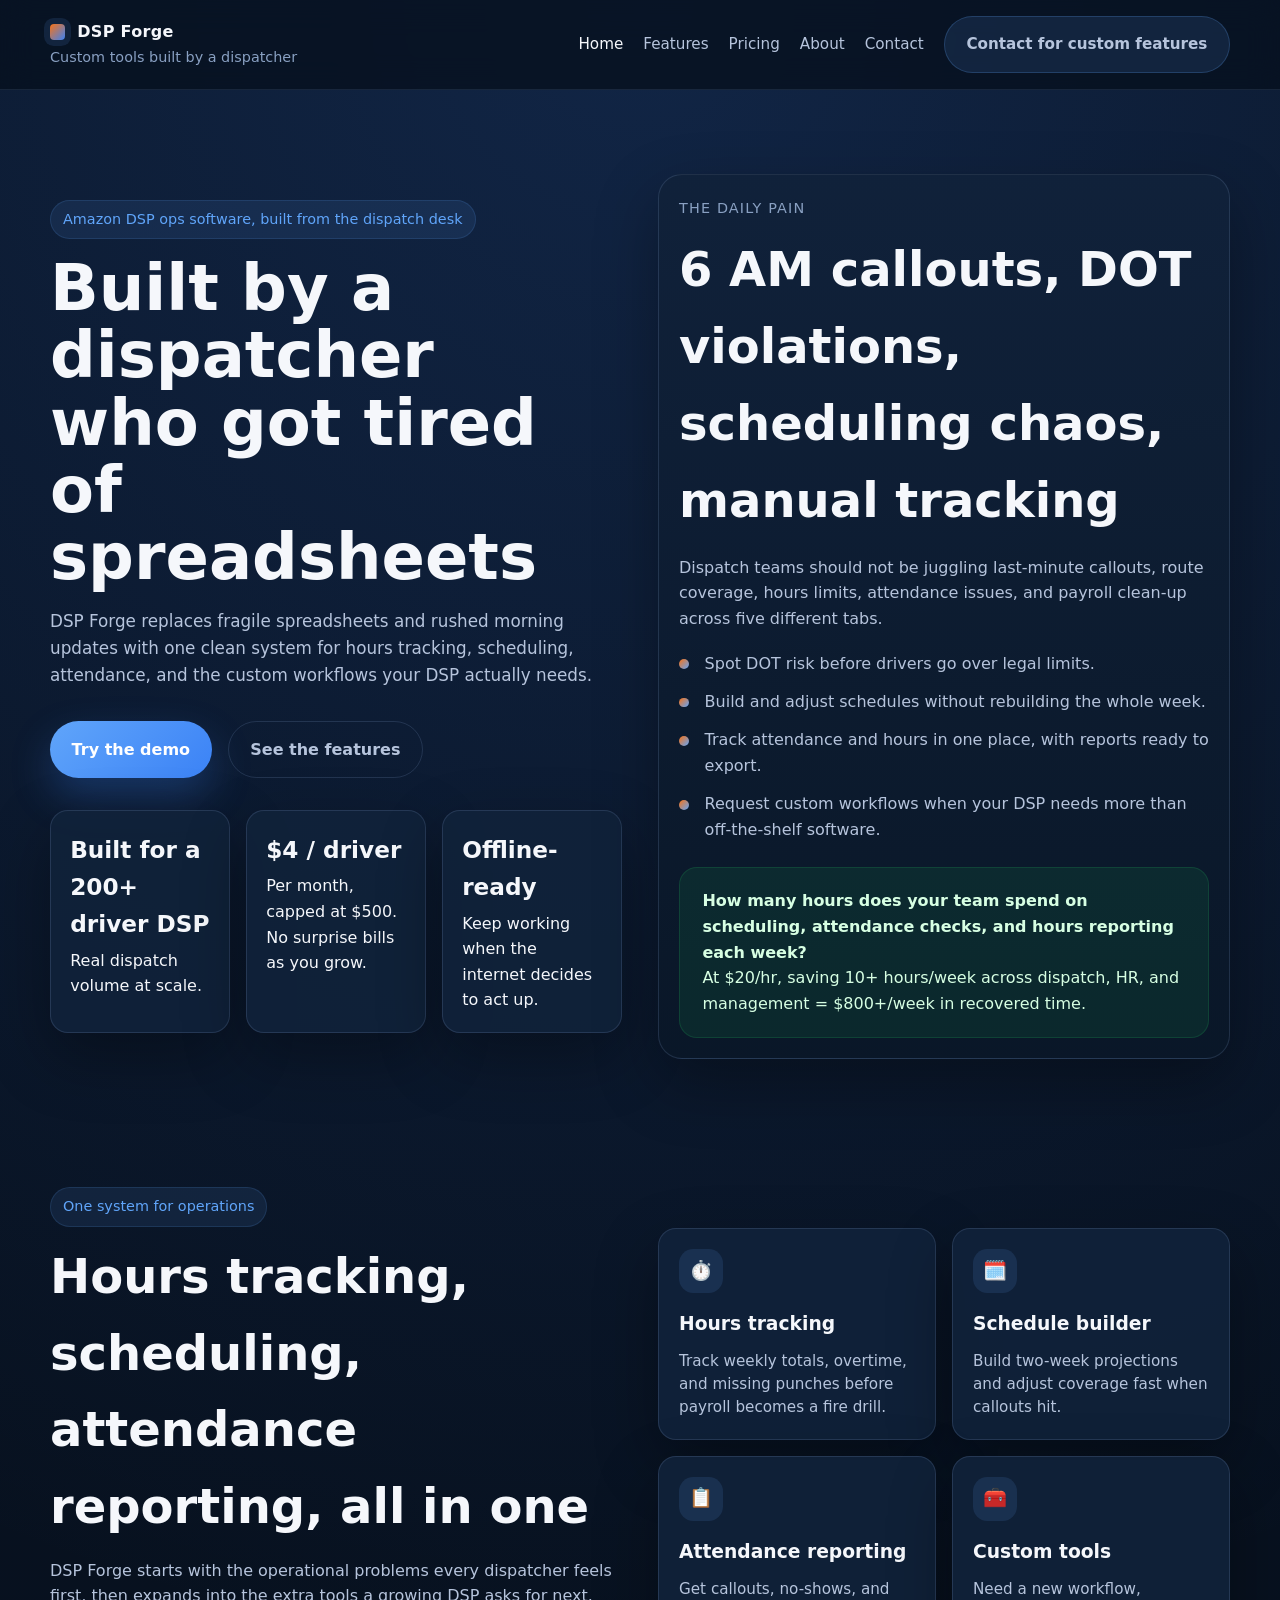
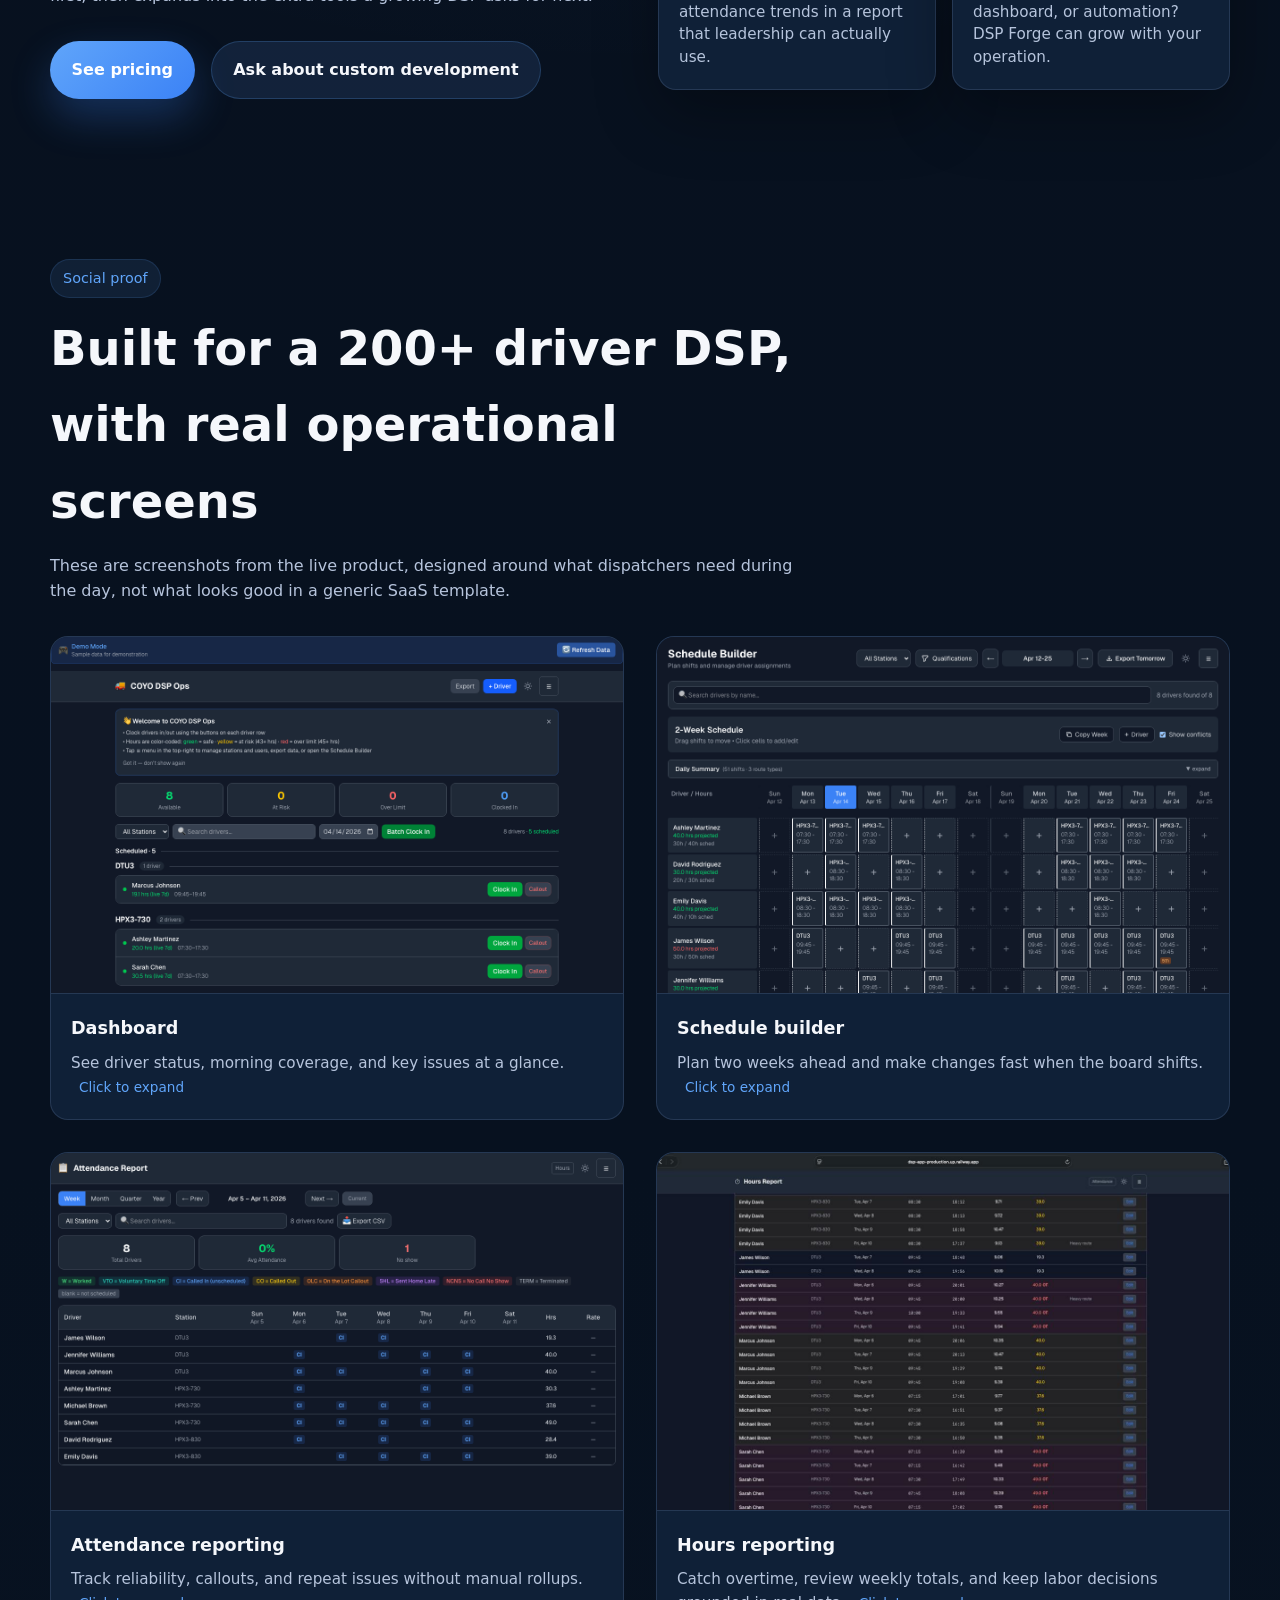
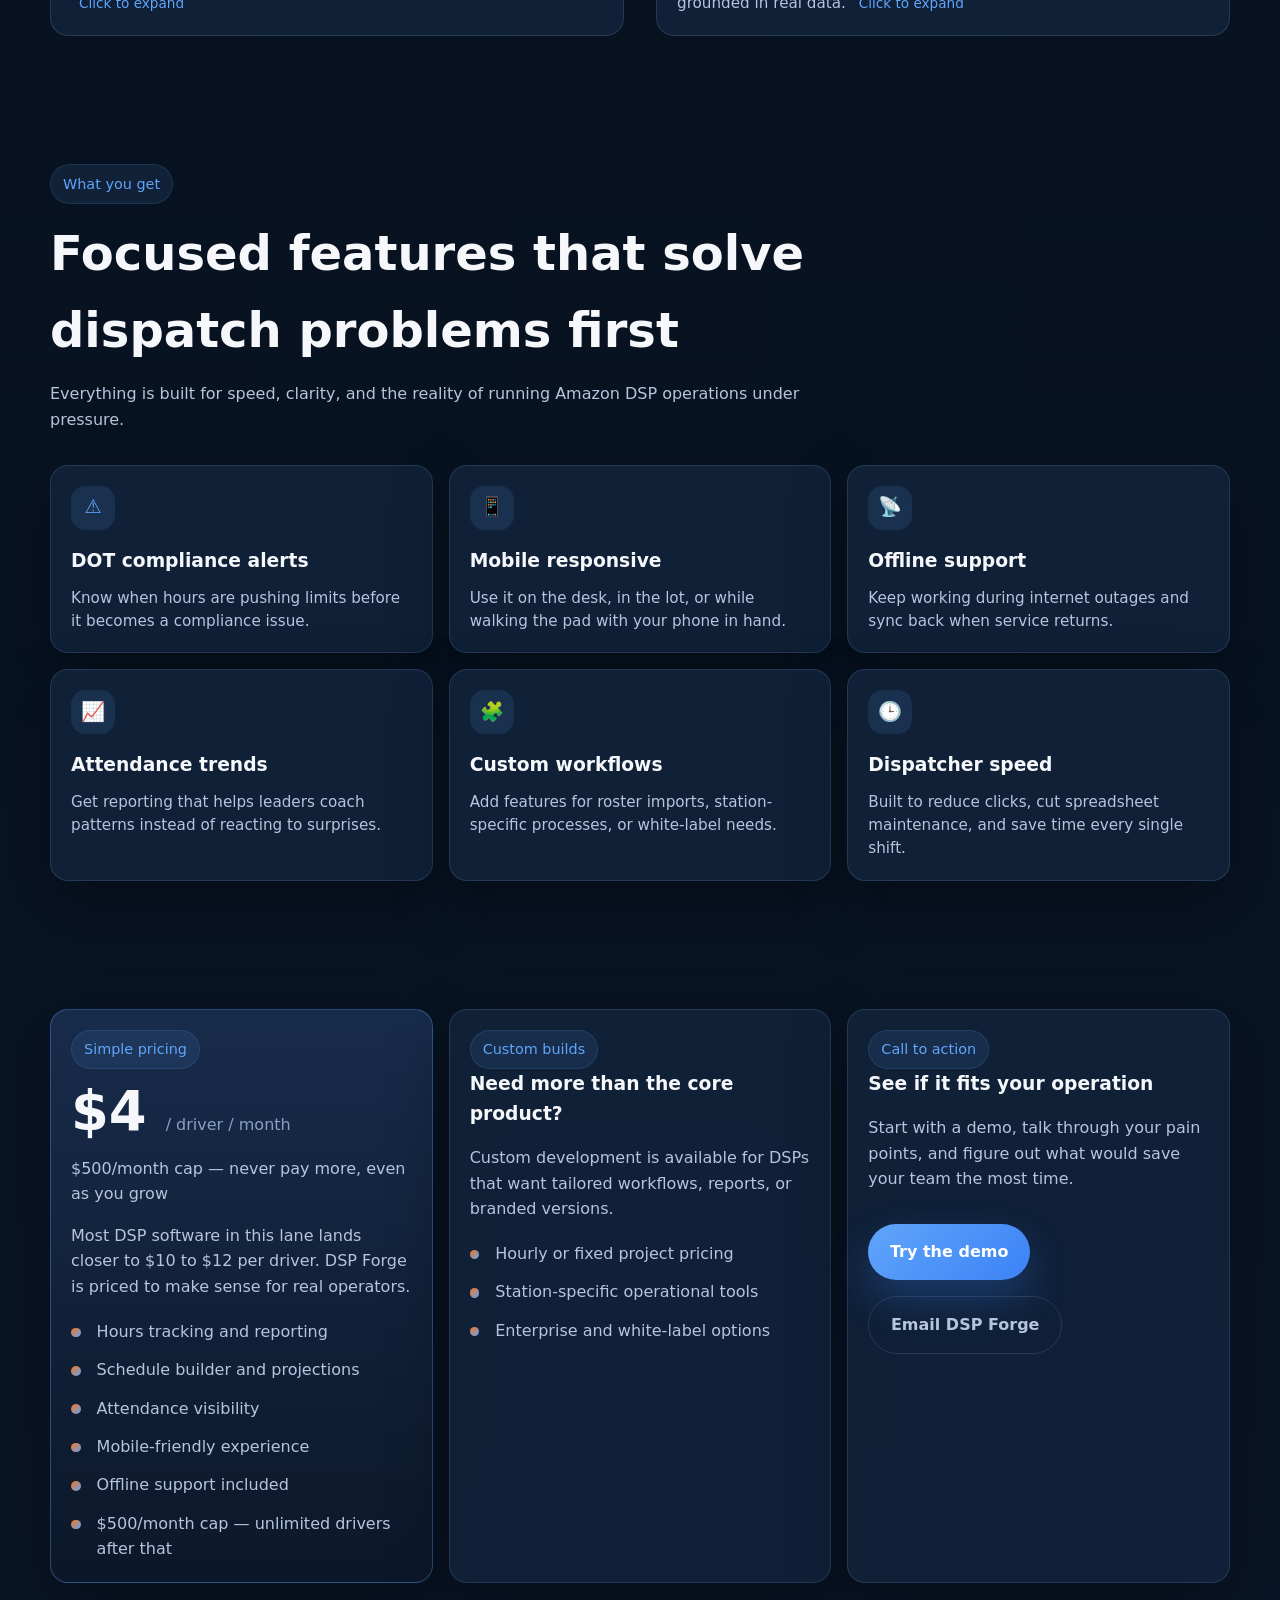
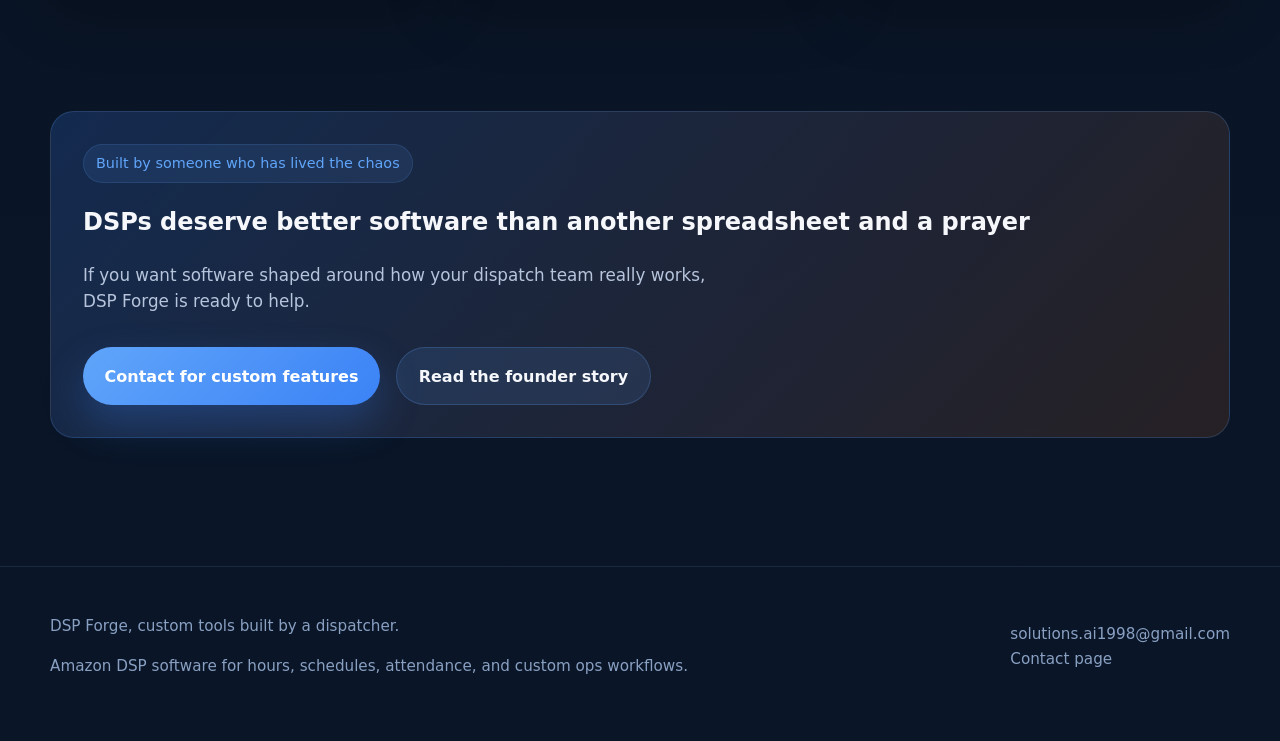
==== index.html @ 01e1e333 "Update home pricing from -4 to /driver with  cap" ====
<!DOCTYPE html>
<html lang="en">
  <head>
    <meta charset="UTF-8" />
    <meta name="viewport" content="width=device-width, initial-scale=1.0" />
    <title>DSP Forge | Custom tools built by a dispatcher</title>
    <meta
      name="description"
      content="DSP Forge builds Amazon DSP software for hours tracking, scheduling, attendance, and custom operations workflows, built by a dispatcher who got tired of spreadsheets."
    />
    <link rel="stylesheet" href="styles.css" />
  </head>
  <body>
    <!-- Lightbox Modal -->
    <div id="lightbox" class="lightbox" onclick="closeLightbox()">
      <span class="lightbox-close">&times;</span>
      <img id="lightbox-img" class="lightbox-content" src="" alt="">
      <div id="lightbox-caption" class="lightbox-caption"></div>
    </div>

    <header class="site-header">
      <div class="container nav">
        <a class="brand" href="index.html">
          <span class="brand-mark">DSP Forge</span>
          <span class="brand-tagline">Custom tools built by a dispatcher</span>
        </a>
        <nav class="nav-links" aria-label="Primary navigation">
          <a aria-current="page" href="index.html">Home</a>
          <a href="features.html">Features</a>
          <a href="pricing.html">Pricing</a>
          <a href="about.html">About</a>
          <a href="contact.html">Contact</a>
          <a class="button-secondary" href="contact.html">Contact for custom features</a>
        </nav>
      </div>
    </header>

    <main>
      <section class="hero">
        <div class="container hero-grid">
          <div>
            <span class="kicker">Amazon DSP ops software, built from the dispatch desk</span>
            <h1>Built by a dispatcher who got tired of spreadsheets</h1>
            <p class="lead">
              DSP Forge replaces fragile spreadsheets and rushed morning updates with one clean system for hours tracking,
              scheduling, attendance, and the custom workflows your DSP actually needs.
            </p>
            <div class="hero-actions">
              <a class="button" href="https://dsp-app-production.up.railway.app">Try the demo</a>
              <a class="button-ghost" href="features.html">See the features</a>
            </div>
            <div class="hero-metrics">
              <div class="metric">
                <strong>Built for a 200+ driver DSP</strong>
                <span>Real dispatch volume at scale.</span>
              </div>
              <div class="metric">
                <strong>$4 / driver</strong>
                <span>Per month, capped at $500. No surprise bills as you grow.</span>
              </div>
              <div class="metric">
                <strong>Offline-ready</strong>
                <span>Keep working when the internet decides to act up.</span>
              </div>
            </div>
          </div>

          <div class="panel">
            <span class="panel-label">The daily pain</span>
            <h2>6 AM callouts, DOT violations, scheduling chaos, manual tracking</h2>
            <p class="muted">
              Dispatch teams should not be juggling last-minute callouts, route coverage, hours limits, attendance issues,
              and payroll clean-up across five different tabs.
            </p>
            <ul class="problem-list">
              <li>Spot DOT risk before drivers go over legal limits.</li>
              <li>Build and adjust schedules without rebuilding the whole week.</li>
              <li>Track attendance and hours in one place, with reports ready to export.</li>
              <li>Request custom workflows when your DSP needs more than off-the-shelf software.</li>
            </ul>
            <div class="callout" style="margin-top: 1.5rem;">
              <strong>How many hours does your team spend on scheduling, attendance checks, and hours reporting each week?</strong><br>
              At $20/hr, saving 10+ hours/week across dispatch, HR, and management = $800+/week in recovered time.
            </div>
          </div>
        </div>
      </section>

      <section class="section">
        <div class="container two-column">
          <div class="section-heading">
            <span class="kicker">One system for operations</span>
            <h2>Hours tracking, scheduling, attendance reporting, all in one</h2>
            <p>
              DSP Forge starts with the operational problems every dispatcher feels first, then expands into the extra tools a
              growing DSP asks for next.
            </p>
            <div class="inline-actions">
              <a class="button" href="pricing.html">See pricing</a>
              <a class="button-secondary" href="contact.html">Ask about custom development</a>
            </div>
          </div>
          <div class="card-grid">
            <article class="card">
              <div class="icon">⏱️</div>
              <h3>Hours tracking</h3>
              <p>Track weekly totals, overtime, and missing punches before payroll becomes a fire drill.</p>
            </article>
            <article class="card">
              <div class="icon">🗓️</div>
              <h3>Schedule builder</h3>
              <p>Build two-week projections and adjust coverage fast when callouts hit.</p>
            </article>
            <article class="card">
              <div class="icon">📋</div>
              <h3>Attendance reporting</h3>
              <p>Get callouts, no-shows, and attendance trends in a report that leadership can actually use.</p>
            </article>
            <article class="card">
              <div class="icon">🧰</div>
              <h3>Custom tools</h3>
              <p>Need a new workflow, dashboard, or automation? DSP Forge can grow with your operation.</p>
            </article>
          </div>
        </div>
      </section>

      <section class="section">
        <div class="container">
          <div class="section-heading">
            <span class="kicker">Social proof</span>
            <h2>Built for a 200+ driver DSP, with real operational screens</h2>
            <p>
              These are screenshots from the live product, designed around what dispatchers need during the day, not what looks
              good in a generic SaaS template.
            </p>
          </div>
          <div class="screenshot-grid-large">
            <article class="screenshot-card-large" onclick="openLightbox('assets/dashboard.png', 'Dashboard - See driver status, morning coverage, and key issues at a glance.')">
              <img src="assets/dashboard.png" alt="DSP Forge dashboard screenshot" />
              <div class="content">
                <h3>Dashboard</h3>
                <p>See driver status, morning coverage, and key issues at a glance. <span class="click-hint">Click to expand</span></p>
              </div>
            </article>
            <article class="screenshot-card-large" onclick="openLightbox('assets/schedule.png', 'Schedule Builder - Plan two weeks ahead and make changes fast when the board shifts.')">
              <img src="assets/schedule.png" alt="DSP Forge schedule builder screenshot" />
              <div class="content">
                <h3>Schedule builder</h3>
                <p>Plan two weeks ahead and make changes fast when the board shifts. <span class="click-hint">Click to expand</span></p>
              </div>
            </article>
            <article class="screenshot-card-large" onclick="openLightbox('assets/attendance.png', 'Attendance Report - Track reliability, callouts, and repeat issues without manual rollups.')">
              <img src="assets/attendance.png" alt="DSP Forge attendance report screenshot" />
              <div class="content">
                <h3>Attendance reporting</h3>
                <p>Track reliability, callouts, and repeat issues without manual rollups. <span class="click-hint">Click to expand</span></p>
              </div>
            </article>
            <article class="screenshot-card-large" onclick="openLightbox('assets/hours-report.png', 'Hours Report - Catch overtime, review weekly totals, and keep labor decisions grounded in real data.')">
              <img src="assets/hours-report.png" alt="DSP Forge hours report screenshot" />
              <div class="content">
                <h3>Hours reporting</h3>
                <p>Catch overtime, review weekly totals, and keep labor decisions grounded in real data. <span class="click-hint">Click to expand</span></p>
              </div>
            </article>
          </div>
        </div>
      </section>

      <section class="section">
        <div class="container">
          <div class="section-heading">
            <span class="kicker">What you get</span>
            <h2>Focused features that solve dispatch problems first</h2>
            <p>Everything is built for speed, clarity, and the reality of running Amazon DSP operations under pressure.</p>
          </div>
          <div class="feature-grid">
            <article class="card">
              <div class="icon">⚠️</div>
              <h3>DOT compliance alerts</h3>
              <p>Know when hours are pushing limits before it becomes a compliance issue.</p>
            </article>
            <article class="card">
              <div class="icon">📱</div>
              <h3>Mobile responsive</h3>
              <p>Use it on the desk, in the lot, or while walking the pad with your phone in hand.</p>
            </article>
            <article class="card">
              <div class="icon">📡</div>
              <h3>Offline support</h3>
              <p>Keep working during internet outages and sync back when service returns.</p>
            </article>
            <article class="card">
              <div class="icon">📈</div>
              <h3>Attendance trends</h3>
              <p>Get reporting that helps leaders coach patterns instead of reacting to surprises.</p>
            </article>
            <article class="card">
              <div class="icon">🧩</div>
              <h3>Custom workflows</h3>
              <p>Add features for roster imports, station-specific processes, or white-label needs.</p>
            </article>
            <article class="card">
              <div class="icon">🕒</div>
              <h3>Dispatcher speed</h3>
              <p>Built to reduce clicks, cut spreadsheet maintenance, and save time every single shift.</p>
            </article>
          </div>
        </div>
      </section>

      <section class="section">
        <div class="container price-points">
          <article class="price-card featured">
            <span class="kicker">Simple pricing</span>
            <div class="price-tag">$4 <span>/ driver / month</span></div>
            <p class="price-cap">$500/month cap — never pay more, even as you grow</p>
            <p>
              Most DSP software in this lane lands closer to $10 to $12 per driver. DSP Forge is priced to make sense for real
              operators.
            </p>
            <ul class="pricing-list">
              <li>Hours tracking and reporting</li>
              <li>Schedule builder and projections</li>
              <li>Attendance visibility</li>
              <li>Mobile-friendly experience</li>
              <li>Offline support included</li>
              <li>$500/month cap — unlimited drivers after that</li>
            </ul>
          </article>
          <article class="price-card">
            <span class="kicker">Custom builds</span>
            <h3>Need more than the core product?</h3>
            <p>Custom development is available for DSPs that want tailored workflows, reports, or branded versions.</p>
            <ul class="pricing-list">
              <li>Hourly or fixed project pricing</li>
              <li>Station-specific operational tools</li>
              <li>Enterprise and white-label options</li>
            </ul>
          </article>
          <article class="price-card">
            <span class="kicker">Call to action</span>
            <h3>See if it fits your operation</h3>
            <p>Start with a demo, talk through your pain points, and figure out what would save your team the most time.</p>
            <div class="inline-actions">
              <a class="button" href="https://dsp-app-production.up.railway.app">Try the demo</a>
              <a class="button-ghost" href="mailto:solutions.ai1998@gmail.com">Email DSP Forge</a>
            </div>
          </article>
        </div>
      </section>

      <section class="section">
        <div class="container cta-band">
          <span class="kicker">Built by someone who has lived the chaos</span>
          <h2>DSPs deserve better software than another spreadsheet and a prayer</h2>
          <p class="lead">
            If you want software shaped around how your dispatch team really works, DSP Forge is ready to help.
          </p>
          <div class="hero-actions">
            <a class="button" href="contact.html">Contact for custom features</a>
            <a class="button-secondary" href="about.html">Read the founder story</a>
          </div>
        </div>
      </section>
    </main>

    <footer class="site-footer">
      <div class="container footer-grid">
        <div>
          <p>DSP Forge, custom tools built by a dispatcher.</p>
          <p>Amazon DSP software for hours, schedules, attendance, and custom ops workflows.</p>
        </div>
        <div>
          <a href="mailto:solutions.ai1998@gmail.com">solutions.ai1998@gmail.com</a><br />
          <a href="contact.html">Contact page</a>
        </div>
      </div>
    </footer>

    <script>
      function openLightbox(src, caption) {
        document.getElementById('lightbox-img').src = src;
        document.getElementById('lightbox-caption').textContent = caption;
        document.getElementById('lightbox').style.display = 'block';
        document.body.style.overflow = 'hidden';
      }

      function closeLightbox() {
        document.getElementById('lightbox').style.display = 'none';
        document.body.style.overflow = 'auto';
      }

      // Close on Escape key
      document.addEventListener('keydown', function(e) {
        if (e.key === 'Escape') closeLightbox();
      });
    </script>
  </body>
</html>
---- styles.css ----
:root {
  --bg: #07111f;
  --bg-elevated: rgba(12, 24, 42, 0.88);
  --bg-card: rgba(17, 34, 58, 0.92);
  --bg-soft: rgba(117, 152, 204, 0.08);
  --text: #f5f7fb;
  --text-soft: #b6c4dc;
  --text-muted: #89a0c2;
  --border: rgba(148, 178, 227, 0.16);
  --accent: #60a5fa;
  --accent-strong: #3b82f6;
  --accent-warm: #f97316;
  --success: #22c55e;
  --warning: #fbbf24;
  --danger: #fb7185;
  --shadow: 0 24px 64px rgba(0, 0, 0, 0.32);
  --radius-lg: 24px;
  --radius-md: 18px;
  --radius-sm: 12px;
  --container: 1180px;
}

* {
  box-sizing: border-box;
}

html {
  scroll-behavior: smooth;
}

body {
  margin: 0;
  font-family: Inter, ui-sans-serif, system-ui, -apple-system, BlinkMacSystemFont, "Segoe UI", sans-serif;
  background:
    radial-gradient(circle at top, rgba(59, 130, 246, 0.18), transparent 30%),
    linear-gradient(180deg, #08111f 0%, #07111f 50%, #0a1628 100%);
  color: var(--text);
  line-height: 1.6;
}

a {
  color: inherit;
  text-decoration: none;
}

img {
  max-width: 100%;
  display: block;
}

button,
input,
textarea {
  font: inherit;
}

.container {
  width: min(calc(100% - 2rem), var(--container));
  margin: 0 auto;
}

.site-header {
  position: sticky;
  top: 0;
  z-index: 20;
  backdrop-filter: blur(16px);
  background: rgba(7, 17, 31, 0.8);
  border-bottom: 1px solid rgba(148, 178, 227, 0.12);
}

.nav {
  display: flex;
  align-items: center;
  justify-content: space-between;
  gap: 1rem;
  padding: 1rem 0;
}

.brand {
  display: flex;
  flex-direction: column;
  gap: 0.1rem;
}

.brand-mark {
  display: inline-flex;
  align-items: center;
  gap: 0.75rem;
  font-weight: 700;
  letter-spacing: 0.02em;
}

.brand-mark::before {
  content: "";
  width: 0.95rem;
  height: 0.95rem;
  border-radius: 0.25rem;
  background: linear-gradient(135deg, var(--accent-warm), var(--accent-strong));
  box-shadow: 0 0 0 6px rgba(96, 165, 250, 0.12);
}

.brand-tagline {
  color: var(--text-muted);
  font-size: 0.9rem;
}

.nav-links {
  display: flex;
  align-items: center;
  gap: 1.25rem;
  flex-wrap: wrap;
  justify-content: flex-end;
}

.nav-links a {
  color: var(--text-soft);
  font-size: 0.95rem;
}

.nav-links a:hover,
.nav-links a[aria-current="page"] {
  color: var(--text);
}

.button,
.button-secondary,
.button-ghost {
  display: inline-flex;
  align-items: center;
  justify-content: center;
  gap: 0.55rem;
  border-radius: 999px;
  padding: 0.95rem 1.35rem;
  font-weight: 600;
  transition: transform 0.2s ease, box-shadow 0.2s ease, background 0.2s ease;
}

.button {
  background: linear-gradient(135deg, var(--accent), var(--accent-strong));
  color: white;
  box-shadow: 0 18px 40px rgba(59, 130, 246, 0.28);
}

.button-secondary {
  background: rgba(96, 165, 250, 0.12);
  border: 1px solid rgba(96, 165, 250, 0.22);
  color: var(--text);
}

.button-ghost {
  background: transparent;
  border: 1px solid var(--border);
  color: var(--text-soft);
}

.button:hover,
.button-secondary:hover,
.button-ghost:hover {
  transform: translateY(-1px);
}

.hero {
  padding: 5.25rem 0 4rem;
}

.hero-grid,
.two-column {
  display: grid;
  grid-template-columns: repeat(2, minmax(0, 1fr));
  gap: 2.25rem;
  align-items: center;
}

.kicker {
  display: inline-flex;
  align-items: center;
  gap: 0.5rem;
  font-size: 0.9rem;
  color: var(--accent);
  background: rgba(96, 165, 250, 0.1);
  border: 1px solid rgba(96, 165, 250, 0.14);
  padding: 0.45rem 0.75rem;
  border-radius: 999px;
}

.hero h1,
.page-hero h1 {
  font-size: clamp(2.4rem, 5vw, 4.6rem);
  line-height: 1.05;
  margin: 1rem 0;
  max-width: 12ch;
}

.lead {
  color: var(--text-soft);
  font-size: 1.05rem;
  max-width: 60ch;
}

.hero-actions,
.inline-actions {
  display: flex;
  gap: 1rem;
  flex-wrap: wrap;
  margin-top: 2rem;
}

.hero-metrics,
.stat-grid,
.price-points,
.feature-grid,
.card-grid,
.contact-grid,
.story-grid,
.screenshot-grid {
  display: grid;
  gap: 1rem;
}

.hero-metrics {
  grid-template-columns: repeat(3, minmax(0, 1fr));
  margin-top: 2rem;
}

.metric,
.card,
.stat,
.price-card,
.contact-card,
.story-card,
.screenshot-card,
.timeline-item {
  background: var(--bg-card);
  border: 1px solid var(--border);
  border-radius: var(--radius-md);
  box-shadow: var(--shadow);
}

.metric,
.stat {
  padding: 1.2rem;
}

.metric strong,
.stat strong {
  display: block;
  font-size: 1.45rem;
  margin-bottom: 0.35rem;
}

.panel,
.card,
.price-card,
.contact-card,
.story-card,
.timeline-item {
  padding: 1.25rem;
}

.card p {
  margin: 0;
  font-size: 0.95rem;
  line-height: 1.5;
}

.panel {
  border-radius: var(--radius-lg);
  background: linear-gradient(180deg, rgba(17, 34, 58, 0.95), rgba(10, 23, 40, 0.95));
  border: 1px solid var(--border);
  box-shadow: var(--shadow);
}

.panel-label {
  color: var(--text-muted);
  font-size: 0.9rem;
  text-transform: uppercase;
  letter-spacing: 0.08em;
}

.panel h2,
.section-heading h2 {
  font-size: clamp(1.9rem, 4vw, 3rem);
  margin: 0.7rem 0 0.8rem;
}

.section {
  padding: 4rem 0;
}

.section-heading {
  margin-bottom: 2rem;
  max-width: 48rem;
}

.section-heading p {
  color: var(--text-soft);
  margin: 0;
}

.card-grid {
  grid-template-columns: repeat(2, minmax(0, 1fr));
}

.feature-grid {
  grid-template-columns: repeat(3, minmax(0, 1fr));
}

.price-points {
  grid-template-columns: repeat(3, minmax(0, 1fr));
}

.card h3,
.price-card h3,
.contact-card h3,
.story-card h3,
.screenshot-card h3 {
  margin-top: 0;
  margin-bottom: 0.7rem;
}

.muted,
.card p,
.price-card p,
.contact-card p,
.story-card p,
.timeline-item p,
.screenshot-card p,
li {
  color: var(--text-soft);
}

.icon {
  width: 2.75rem;
  height: 2.75rem;
  display: inline-grid;
  place-items: center;
  border-radius: 0.9rem;
  background: rgba(96, 165, 250, 0.12);
  color: var(--accent);
  margin-bottom: 1rem;
  font-size: 1.2rem;
}

.problem-list,
.check-list,
.timeline,
.pricing-list,
.contact-list {
  list-style: none;
  padding: 0;
  margin: 1.2rem 0 0;
  display: grid;
  gap: 0.8rem;
}

.problem-list li,
.check-list li,
.pricing-list li,
.contact-list li {
  position: relative;
  padding-left: 1.6rem;
}

.problem-list li::before,
.check-list li::before,
.pricing-list li::before,
.contact-list li::before {
  content: "";
  position: absolute;
  left: 0;
  top: 0.55rem;
  width: 0.6rem;
  height: 0.6rem;
  border-radius: 999px;
  background: linear-gradient(135deg, var(--accent-warm), var(--accent));
}

.screenshot-grid {
  grid-template-columns: repeat(2, minmax(0, 1fr));
}

.screenshot-card {
  overflow: hidden;
  padding: 0;
}

.screenshot-card .content {
  padding: 1.2rem 1.2rem 1.35rem;
}

.screenshot-card img {
  aspect-ratio: 16 / 10;
  object-fit: cover;
  width: 100%;
  border-bottom: 1px solid var(--border);
}

.callout {
  padding: 1.3rem 1.4rem;
  border-radius: var(--radius-md);
  background: rgba(34, 197, 94, 0.1);
  border: 1px solid rgba(34, 197, 94, 0.16);
  color: #d7ffe3;
}

.page-hero {
  padding: 4rem 0 2rem;
}

.page-hero p {
  max-width: 46rem;
  color: var(--text-soft);
}

.price-card.featured {
  border-color: rgba(96, 165, 250, 0.35);
  background: linear-gradient(180deg, rgba(24, 44, 76, 0.98), rgba(12, 24, 42, 0.98));
}

.price-tag {
  font-size: clamp(2.25rem, 5vw, 3.4rem);
  font-weight: 700;
  line-height: 1;
  margin: 1rem 0;
}

.price-tag span {
  font-size: 1rem;
  color: var(--text-muted);
  font-weight: 500;
}

.story-grid {
  grid-template-columns: 1.2fr 0.8fr;
}

.photo-placeholder {
  min-height: 280px;
  border-radius: var(--radius-md);
  border: 1px dashed rgba(148, 178, 227, 0.28);
  background: rgba(96, 165, 250, 0.06);
  display: grid;
  place-items: center;
  text-align: center;
  padding: 1.5rem;
  color: var(--text-muted);
}

.contact-grid {
  grid-template-columns: 1.1fr 0.9fr;
}

.form-grid {
  display: grid;
  gap: 1rem;
}

label {
  display: grid;
  gap: 0.45rem;
  color: var(--text-soft);
  font-size: 0.95rem;
}

input,
textarea {
  width: 100%;
  border-radius: 14px;
  border: 1px solid rgba(148, 178, 227, 0.18);
  background: rgba(6, 16, 30, 0.85);
  color: var(--text);
  padding: 0.9rem 1rem;
}

input:focus,
textarea:focus {
  outline: 2px solid rgba(96, 165, 250, 0.35);
  outline-offset: 1px;
}

.site-footer {
  padding: 2rem 0 3rem;
  border-top: 1px solid rgba(148, 178, 227, 0.12);
  margin-top: 4rem;
}

.footer-grid {
  display: flex;
  align-items: center;
  justify-content: space-between;
  gap: 1rem;
  flex-wrap: wrap;
}

.footer-grid p,
.footer-grid a {
  color: var(--text-muted);
  font-size: 0.95rem;
}

.cta-band {
  padding: 2rem;
  border-radius: var(--radius-lg);
  border: 1px solid rgba(96, 165, 250, 0.2);
  background: linear-gradient(135deg, rgba(59, 130, 246, 0.2), rgba(249, 115, 22, 0.12));
}

.small-note {
  font-size: 0.9rem;
  color: var(--text-muted);
}

@media (max-width: 960px) {
  .hero-grid,
  .two-column,
  .story-grid,
  .contact-grid,
  .card-grid,
  .feature-grid,
  .price-points,
  .screenshot-grid,
  .hero-metrics {
    grid-template-columns: 1fr;
  }

  .nav {
    align-items: flex-start;
    flex-direction: column;
  }

  .nav-links {
    justify-content: flex-start;
  }

  .hero h1,
  .page-hero h1 {
    max-width: none;
  }
}

@media (max-width: 640px) {
  .hero {
    padding-top: 3.5rem;
  }

  .section,
  .page-hero {
    padding: 3rem 0 1.5rem;
  }

  .button,
  .button-secondary,
  .button-ghost {
    width: 100%;
  }

  .hero-actions,
  .inline-actions {
    flex-direction: column;
  }

  .container {
    width: min(calc(100% - 1.25rem), var(--container));
  }
}

/* Larger Screenshot Grid */
.screenshot-grid-large {
  display: grid;
  grid-template-columns: repeat(2, 1fr);
  gap: 2rem;
  margin-top: 2rem;
}

.screenshot-card-large {
  background: var(--bg-card);
  border: 1px solid var(--border);
  border-radius: var(--radius-md);
  overflow: hidden;
  cursor: pointer;
  transition: transform 0.2s ease, box-shadow 0.2s ease;
}

.screenshot-card-large:hover {
  transform: translateY(-4px);
  box-shadow: 0 12px 32px rgba(0, 0, 0, 0.4);
}

.screenshot-card-large img {
  width: 100%;
  height: auto;
  aspect-ratio: 16/10;
  object-fit: cover;
  border-bottom: 1px solid var(--border);
}

.screenshot-card-large .content {
  padding: 1.25rem;
}

.screenshot-card-large h3 {
  margin: 0 0 0.5rem;
  font-size: 1.1rem;
}

.screenshot-card-large p {
  margin: 0;
  color: var(--text-soft);
  font-size: 0.95rem;
}

.click-hint {
  color: var(--accent);
  font-size: 0.85rem;
  margin-left: 0.5rem;
}

/* Lightbox Modal */
.lightbox {
  display: none;
  position: fixed;
  z-index: 1000;
  left: 0;
  top: 0;
  width: 100%;
  height: 100%;
  background: rgba(7, 17, 31, 0.95);
  backdrop-filter: blur(8px);
  animation: fadeIn 0.2s ease;
}

@keyframes fadeIn {
  from { opacity: 0; }
  to { opacity: 1; }
}

.lightbox-content {
  position: absolute;
  top: 50%;
  left: 50%;
  transform: translate(-50%, -50%);
  max-width: 90vw;
  max-height: 80vh;
  width: auto;
  height: auto;
  border-radius: var(--radius-md);
  box-shadow: 0 24px 64px rgba(0, 0, 0, 0.5);
}

.lightbox-close {
  position: absolute;
  top: 20px;
  right: 40px;
  color: var(--text);
  font-size: 40px;
  font-weight: 300;
  cursor: pointer;
  transition: color 0.2s;
  z-index: 1001;
}

.lightbox-close:hover {
  color: var(--accent);
}

.lightbox-caption {
  position: absolute;
  bottom: 30px;
  left: 50%;
  transform: translateX(-50%);
  color: var(--text-soft);
  font-size: 1rem;
  text-align: center;
  max-width: 80%;
}

@media (max-width: 960px) {
  .screenshot-grid-large {
    grid-template-columns: 1fr;
  }
}
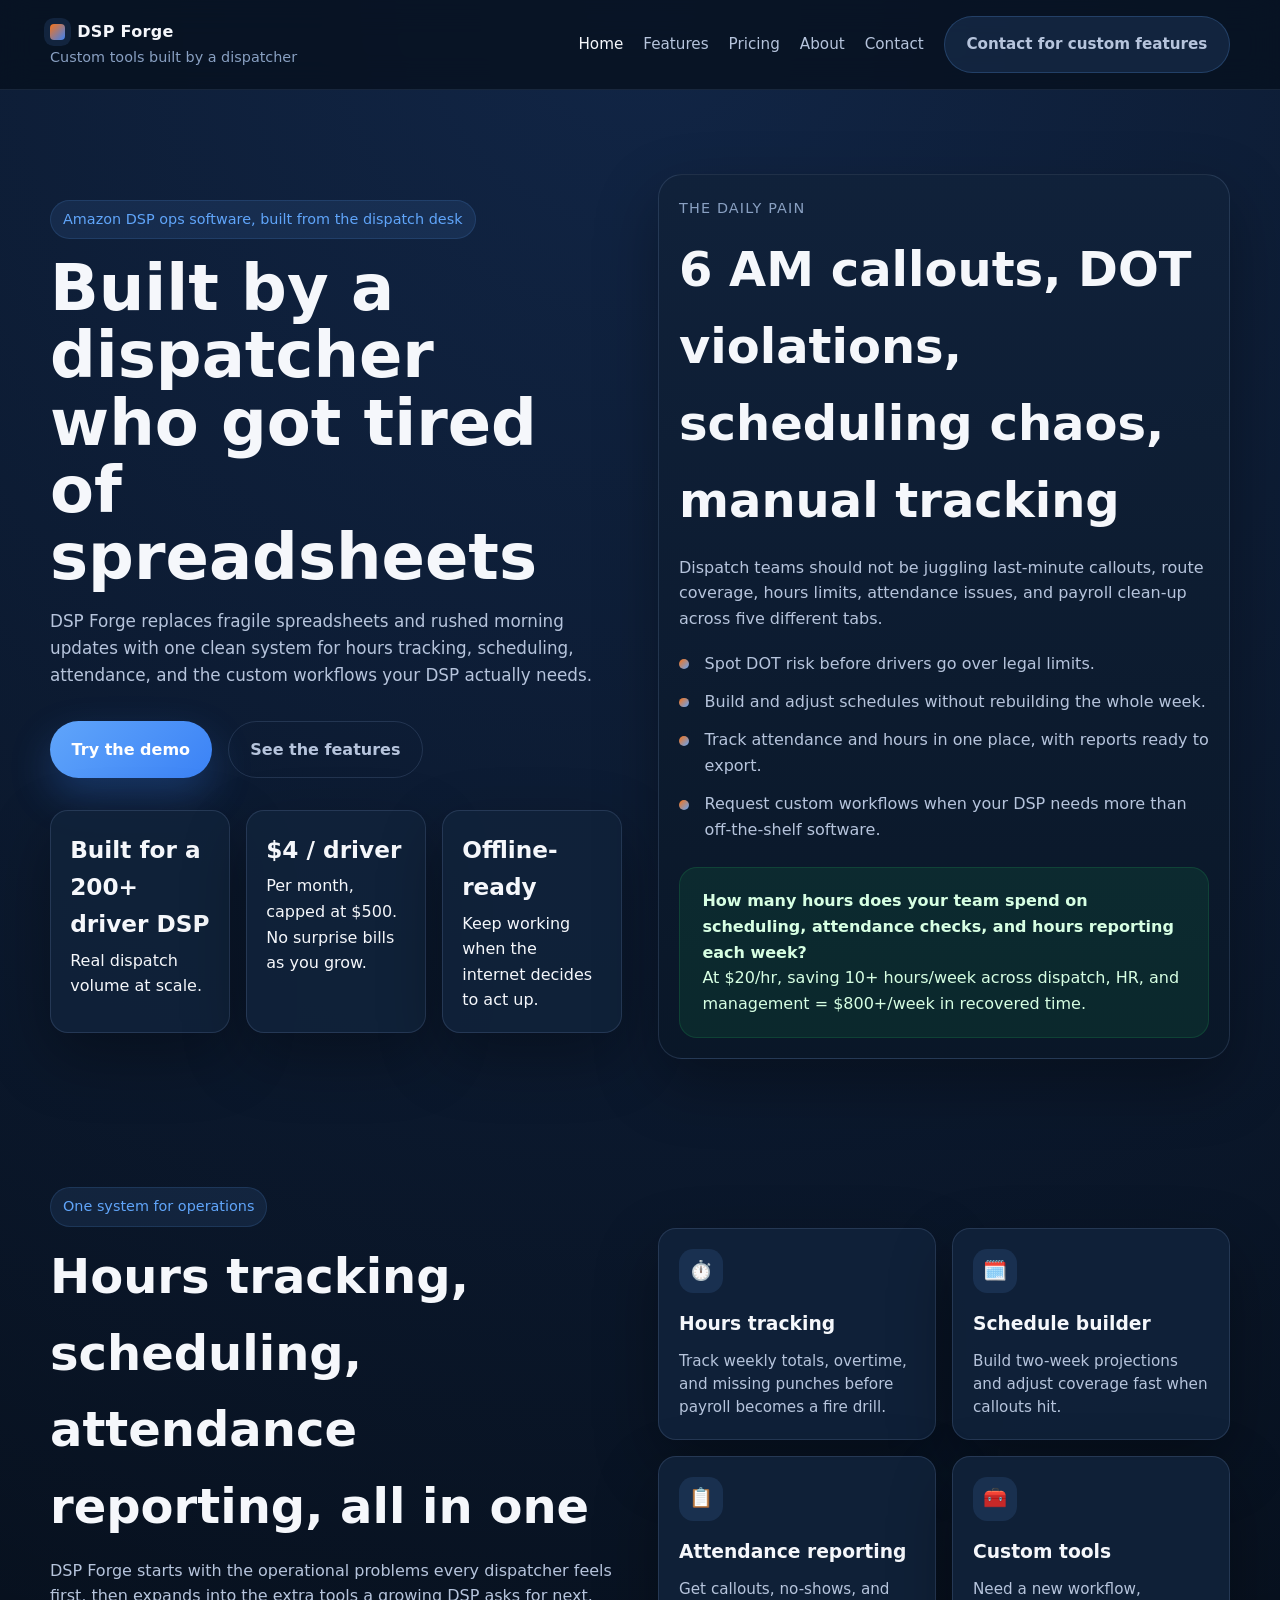
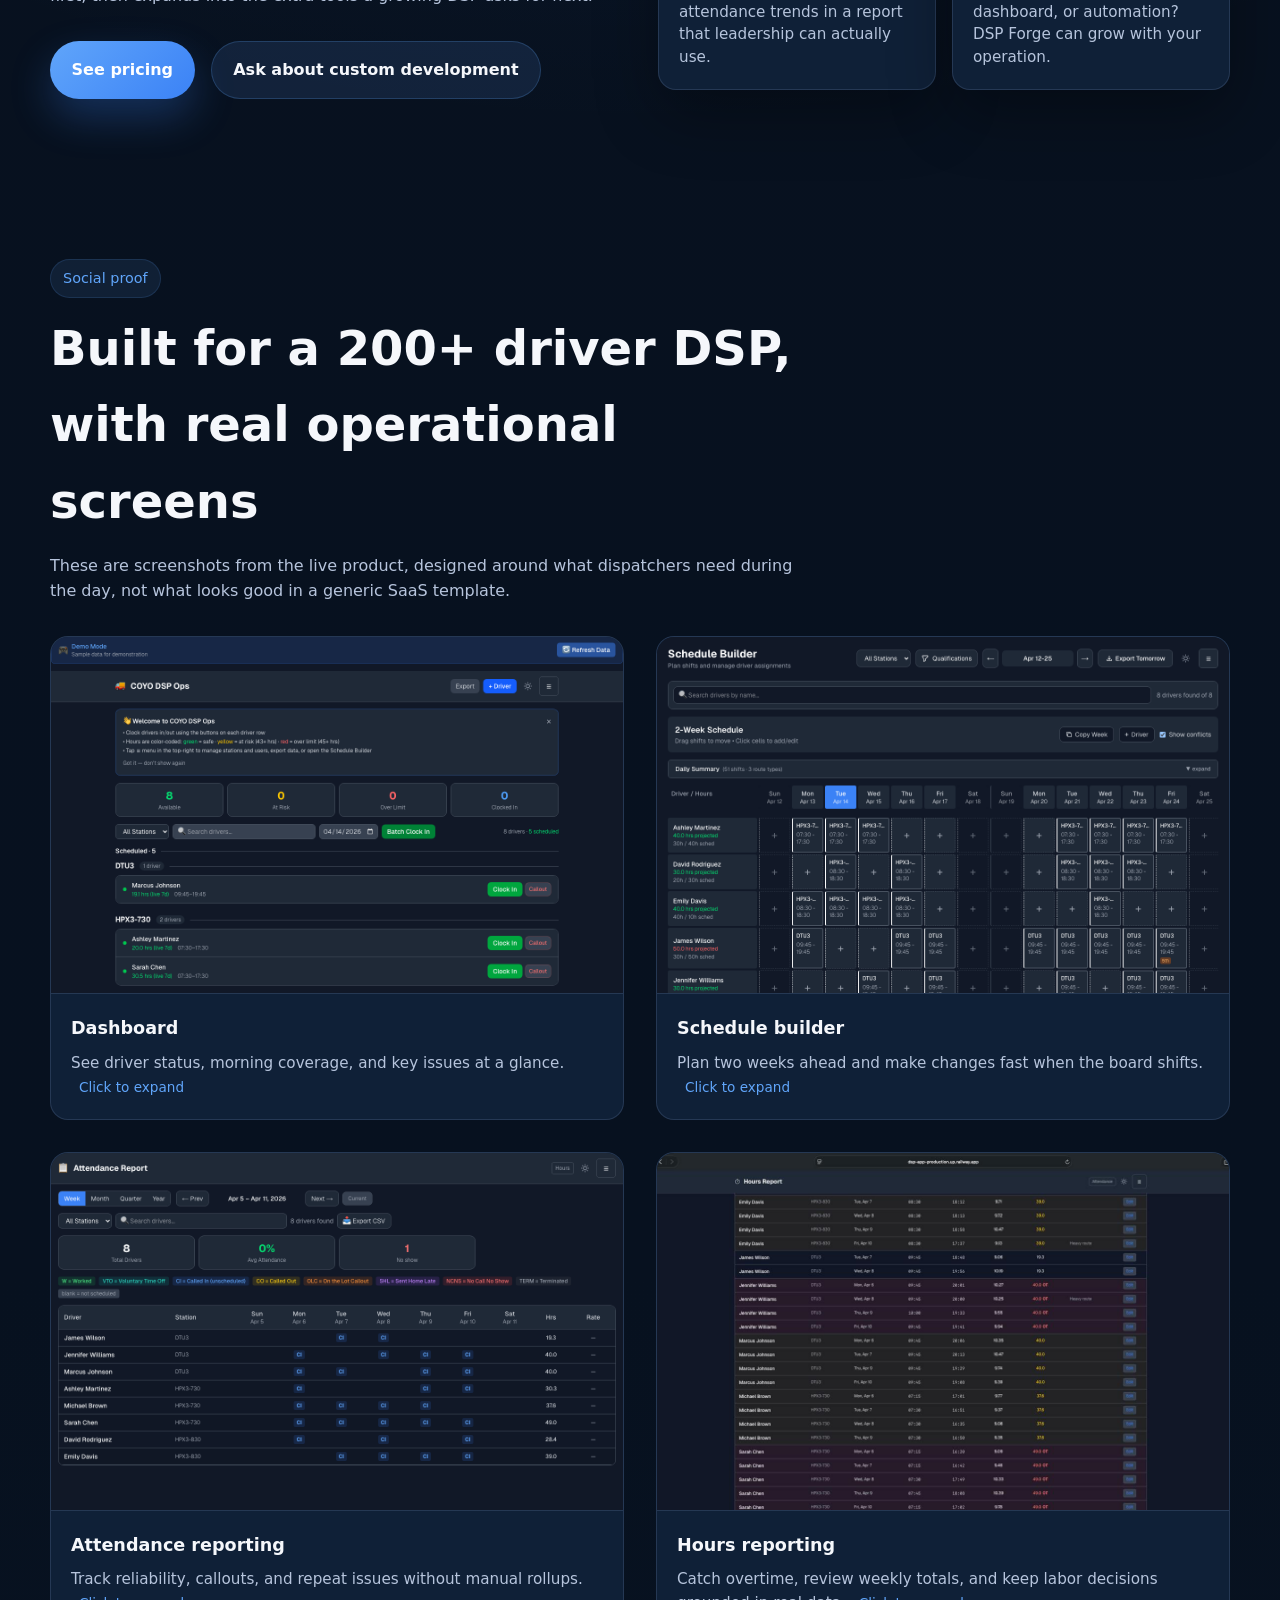
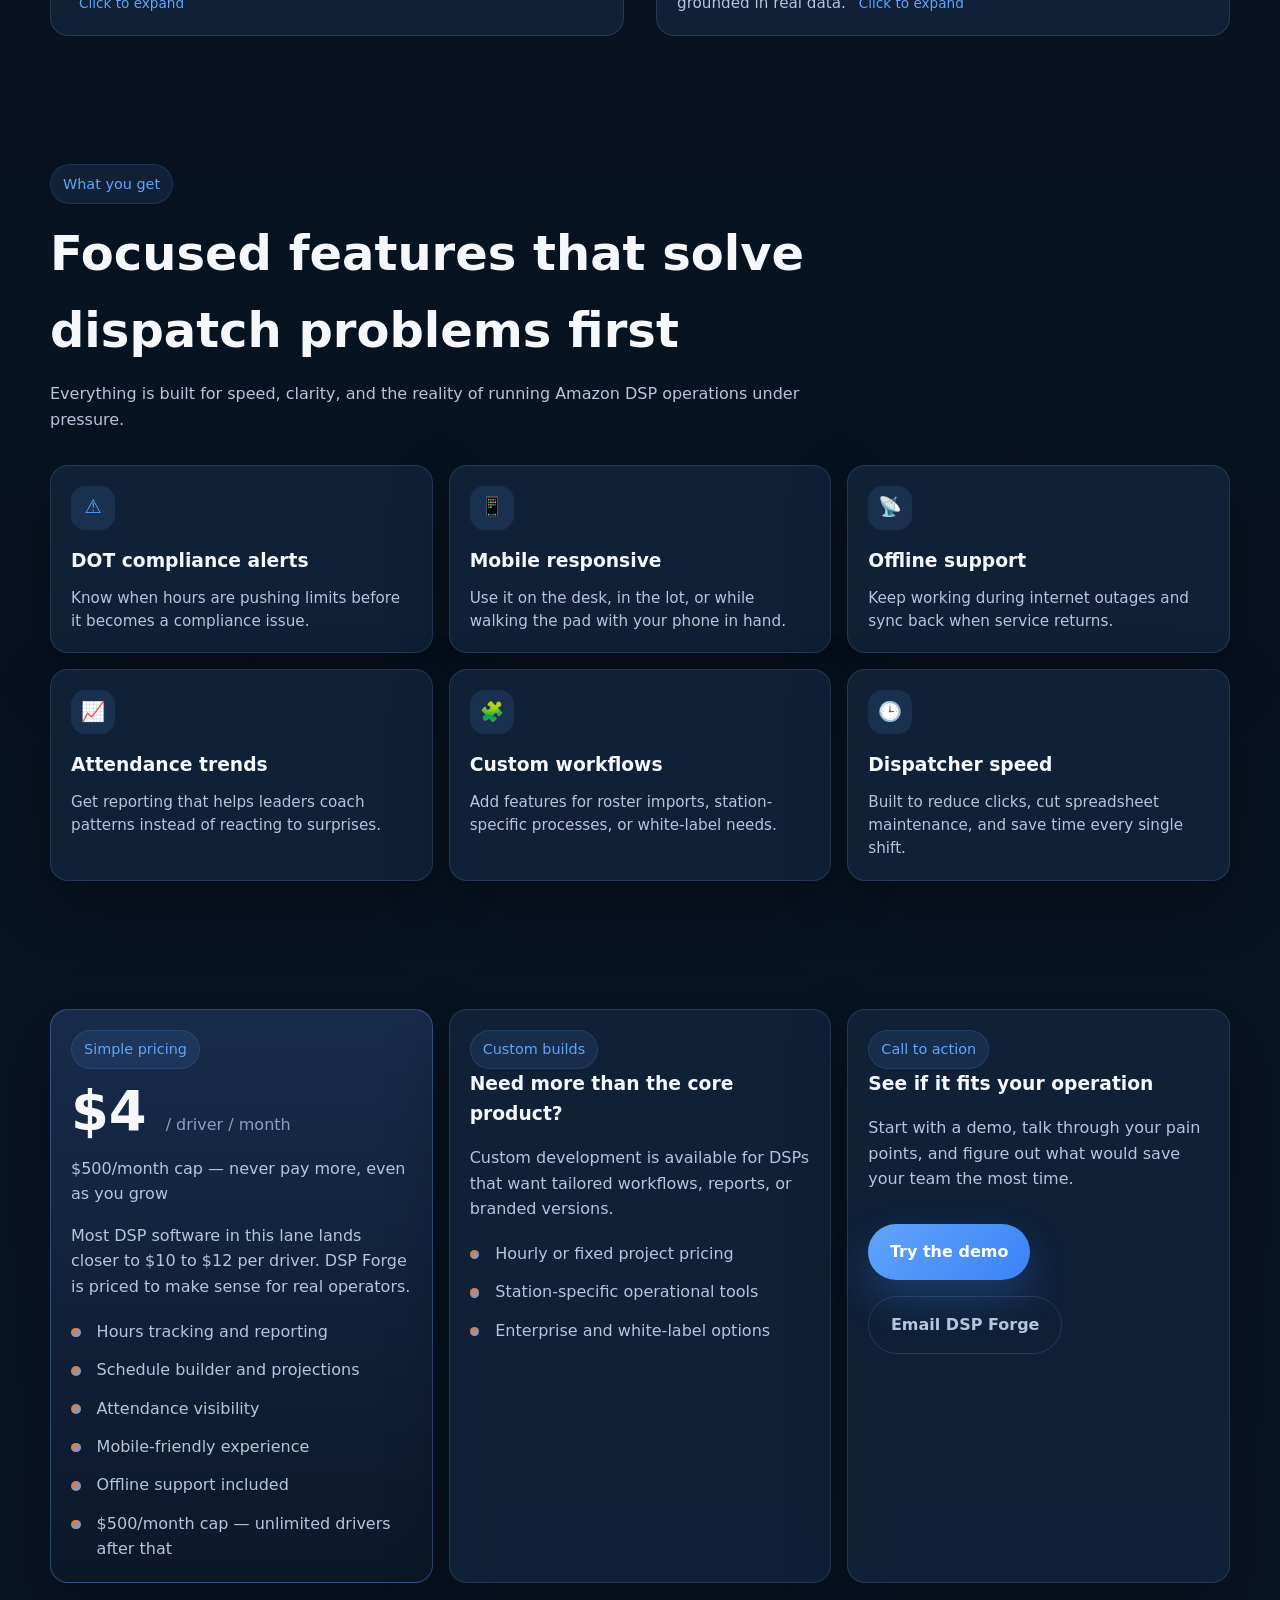
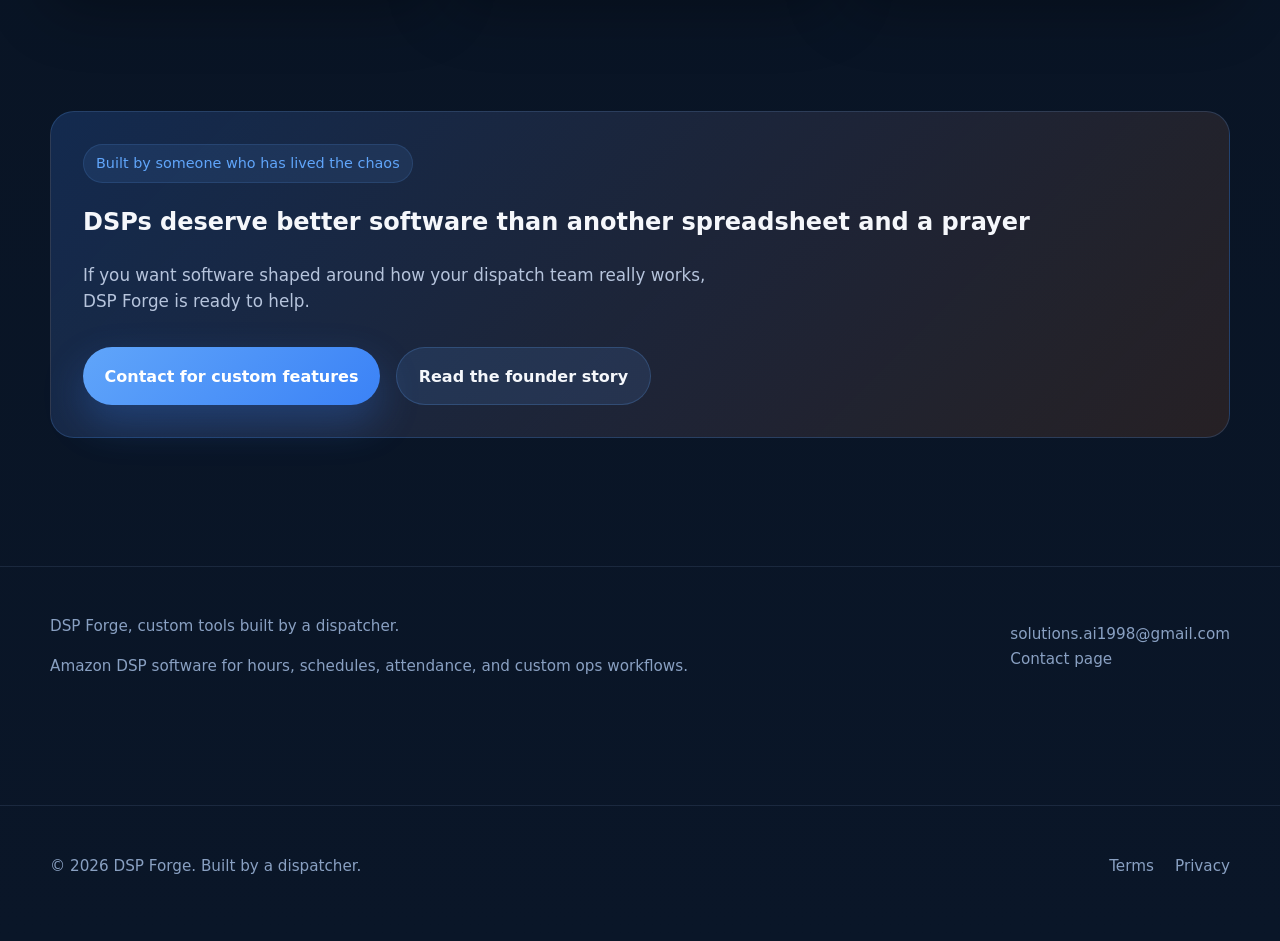
==== commit 8f96f985: "Add Terms and Privacy pages, update footer links" ====
--- a/index.html
+++ b/index.html
@@ -297,5 +297,15 @@
         if (e.key === 'Escape') closeLightbox();
       });
     </script>
+
+    <footer class="site-footer">
+      <div class="container footer-grid">
+        <p>&copy; 2026 DSP Forge. Built by a dispatcher.</p>
+        <div>
+          <a href="terms.html" style="margin-right: 1rem;">Terms</a>
+          <a href="privacy.html">Privacy</a>
+        </div>
+      </div>
+    </footer>
   </body>
 </html>
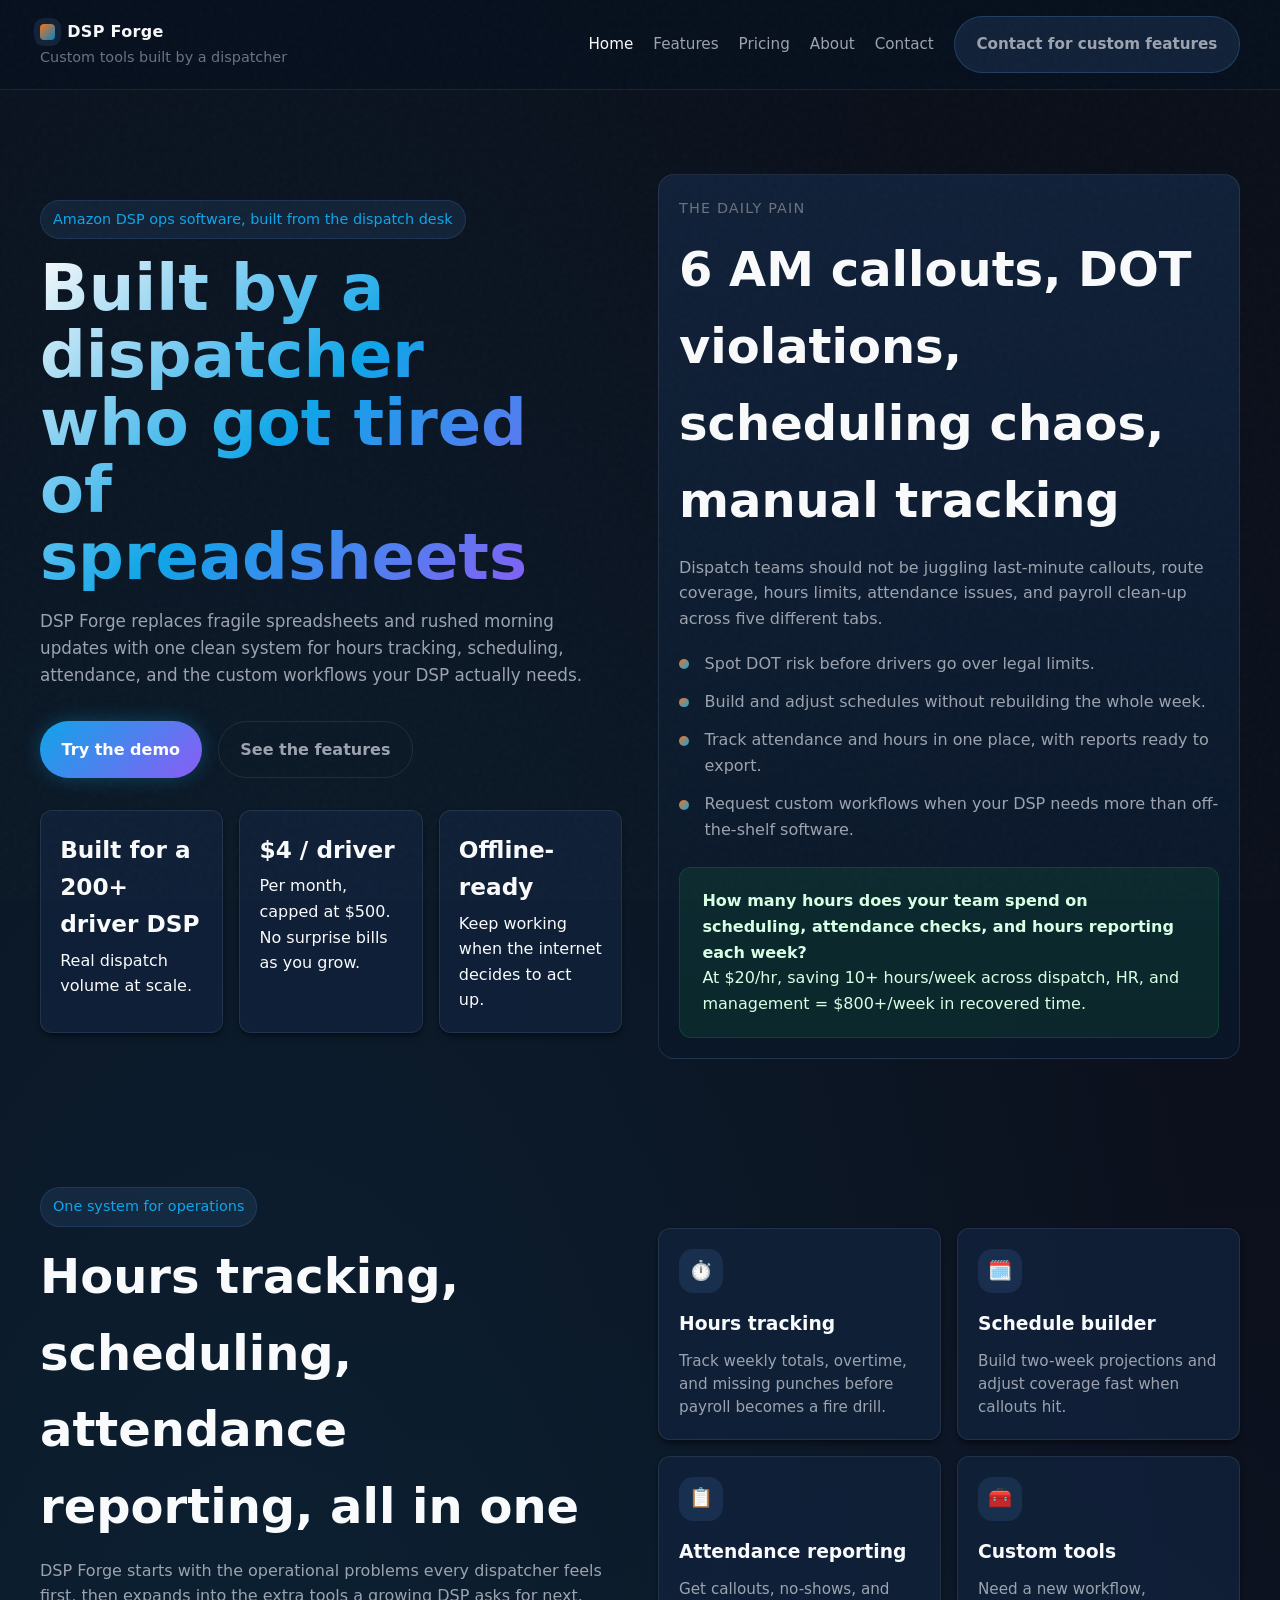
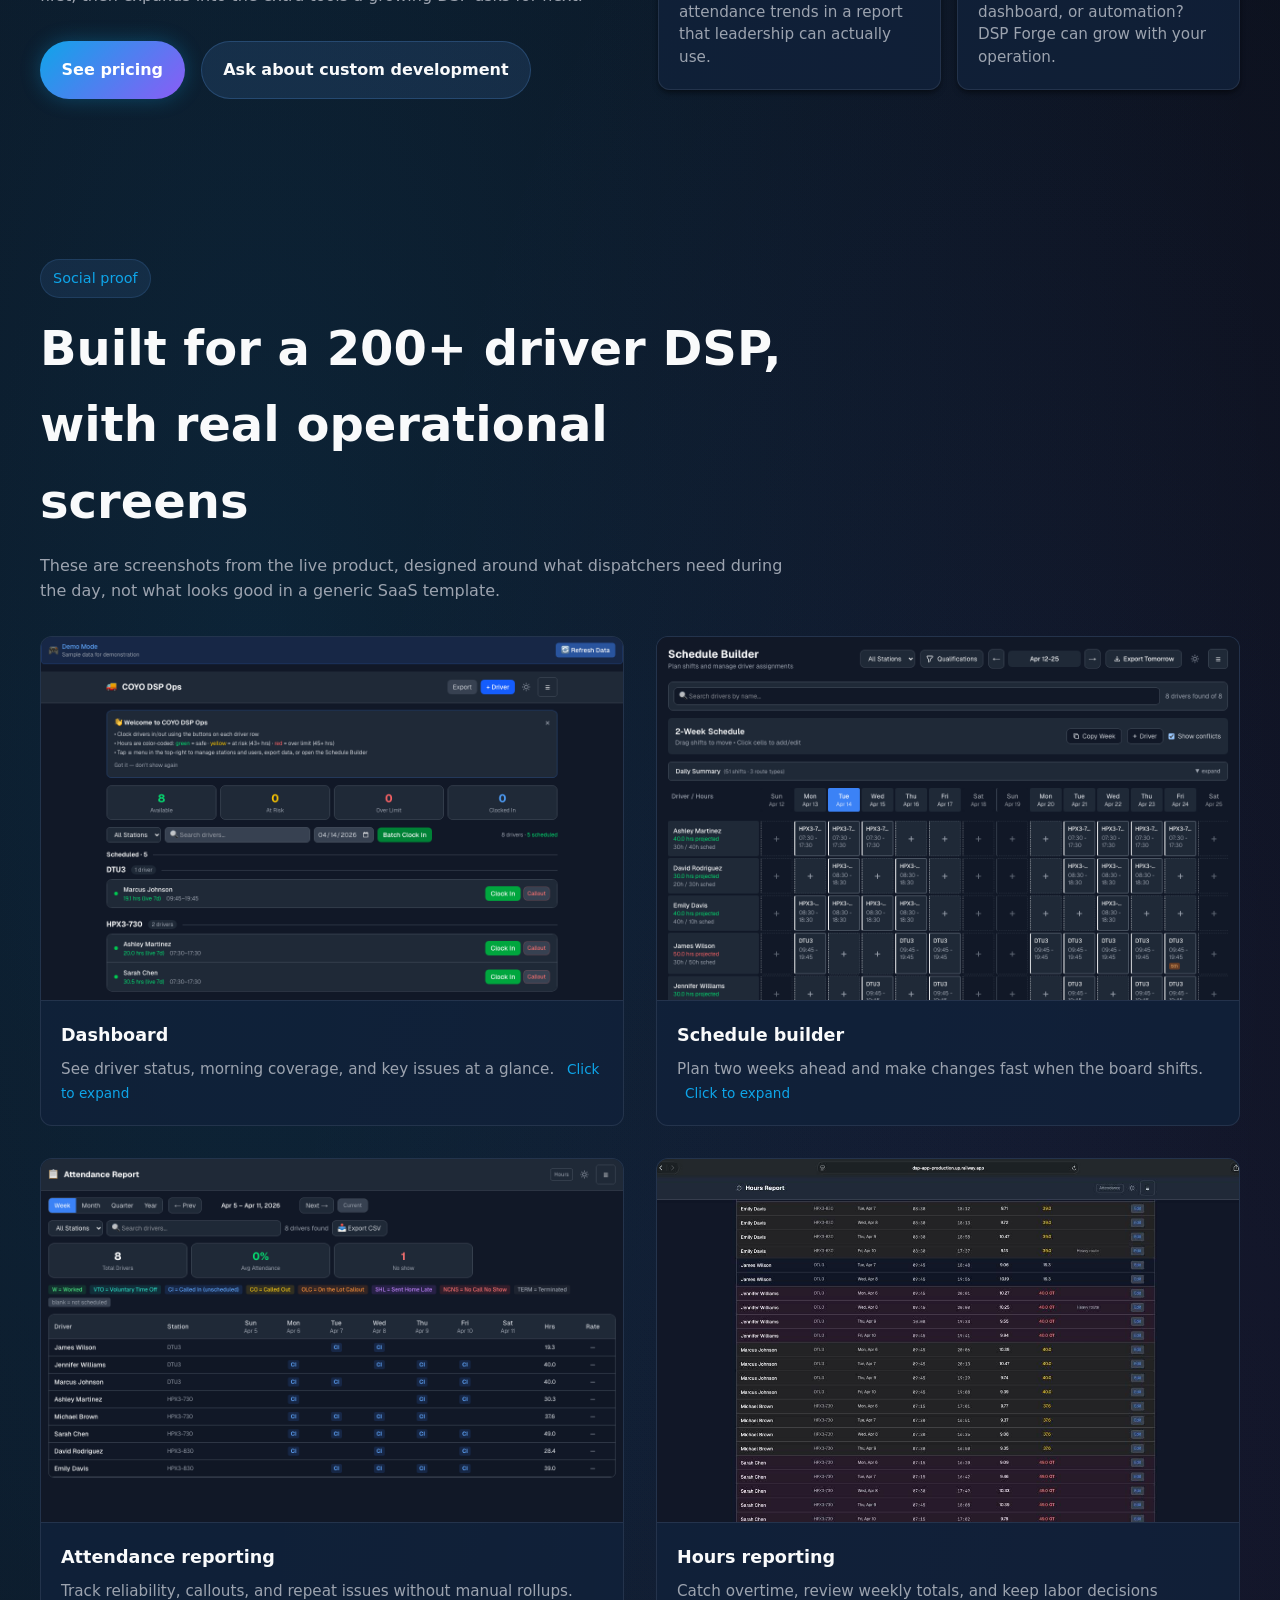
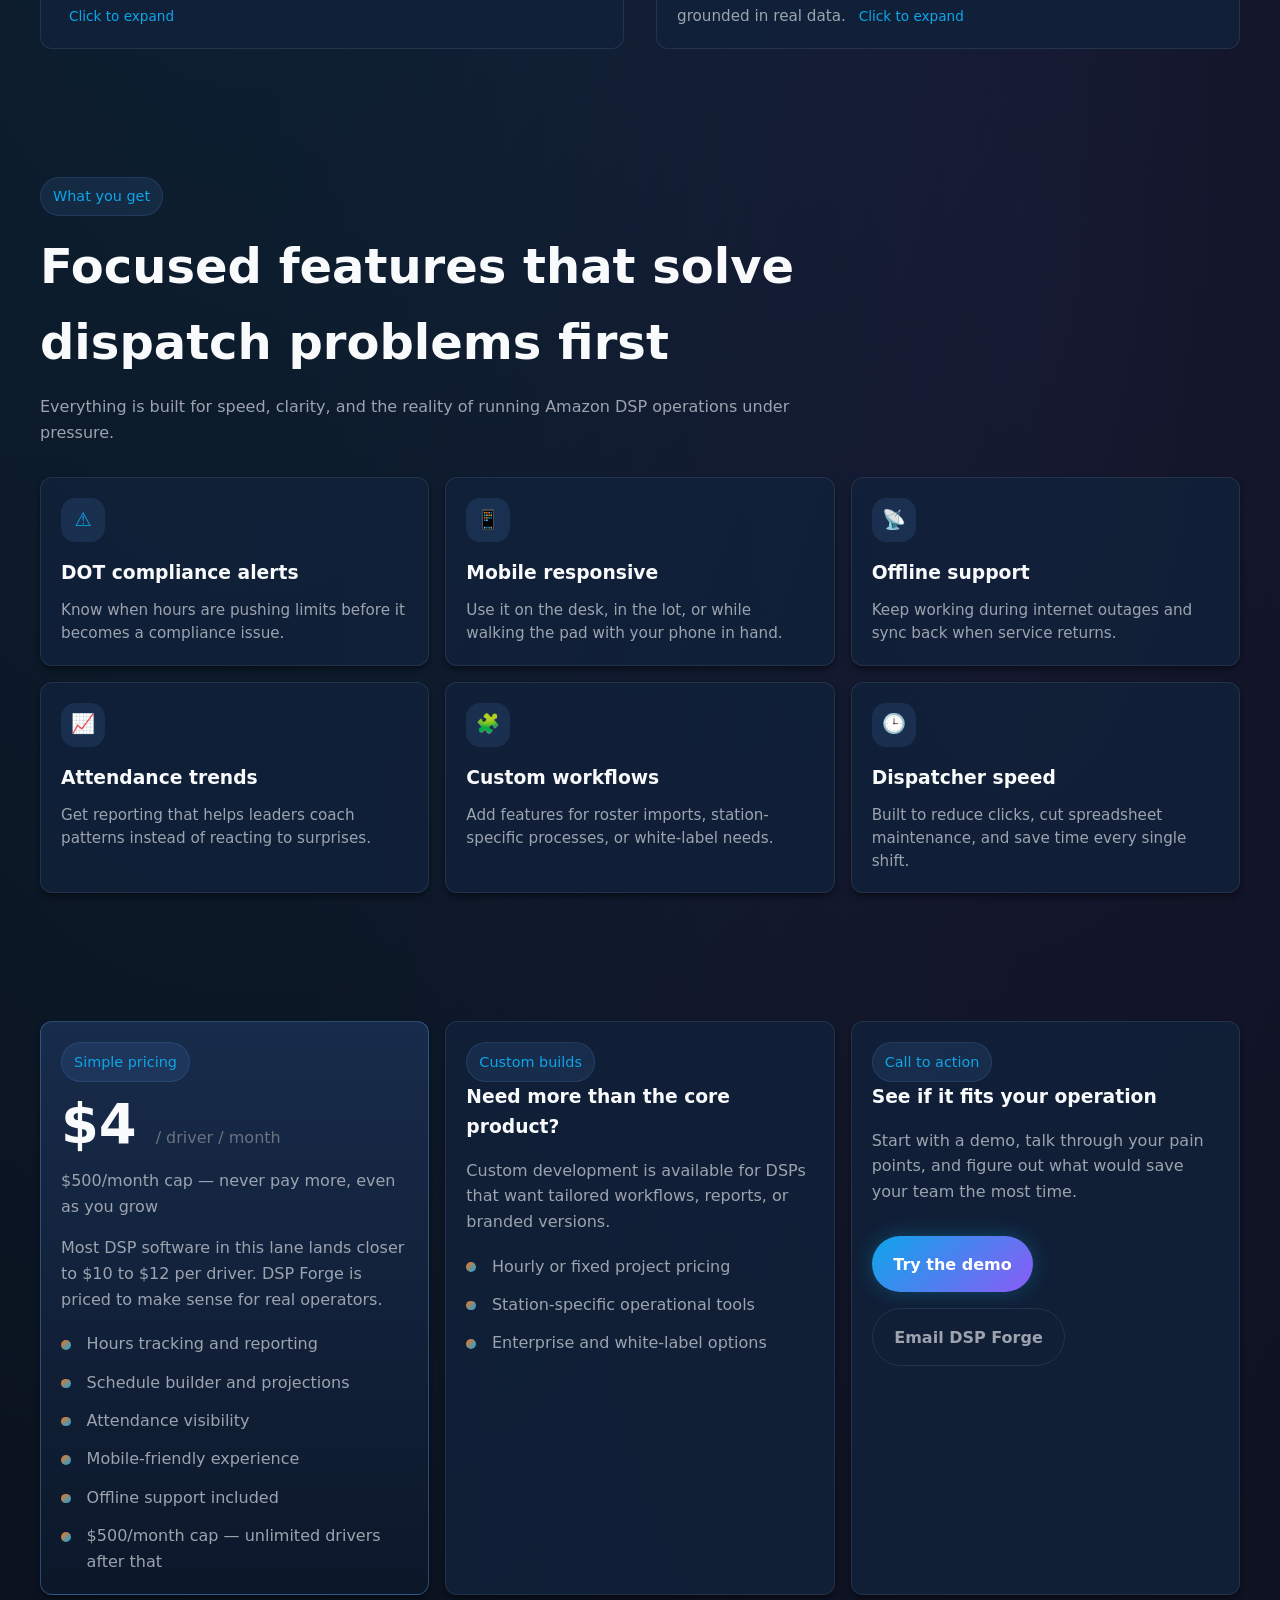
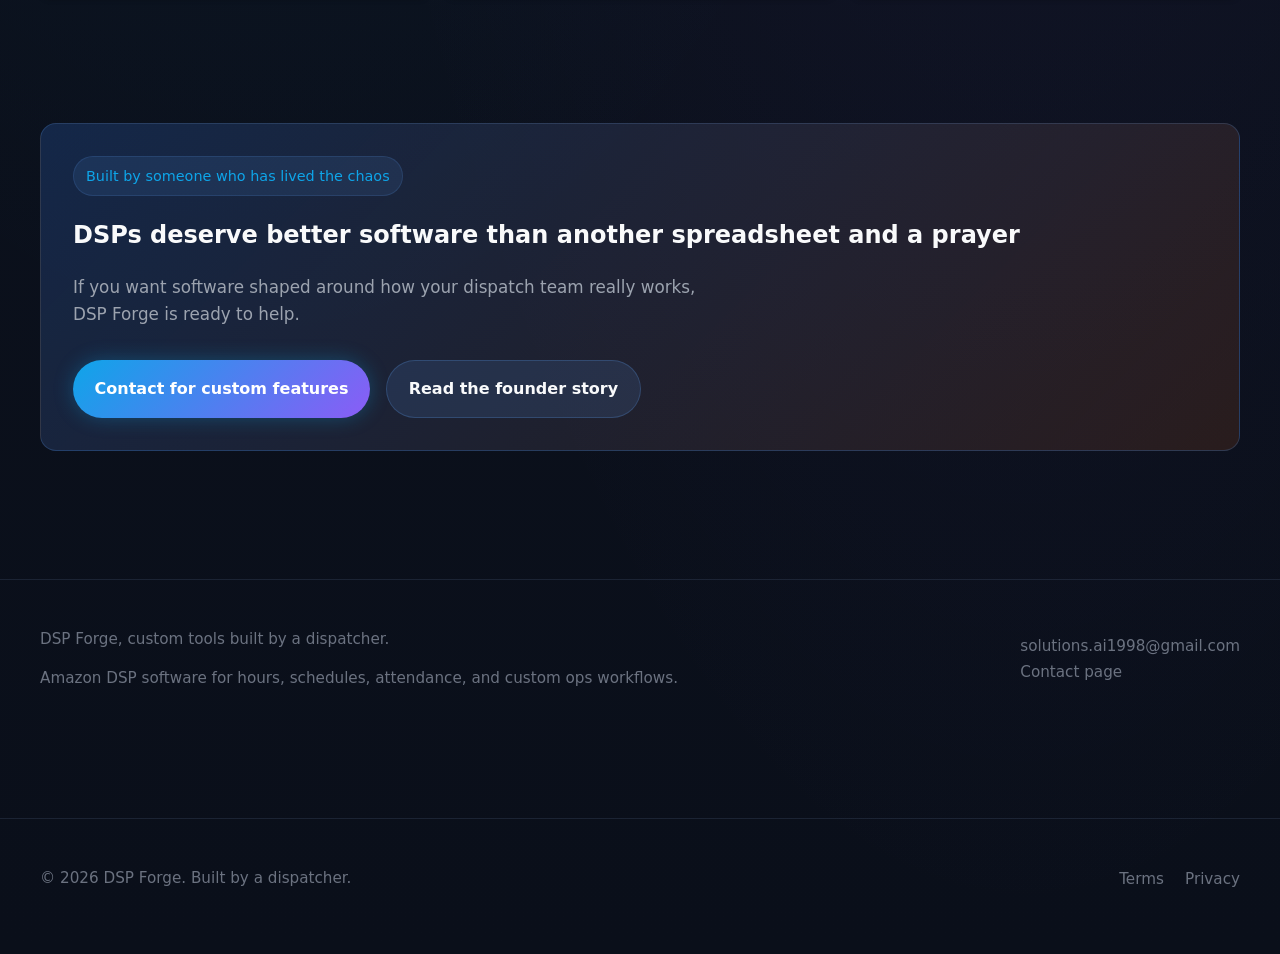
==== commit 7433c034: "Visual polish: teal+violet palette, gradient text, card hover effects, noise texture, glow CTAs" ====
--- a/index.html
+++ b/index.html
@@ -40,7 +40,7 @@
         <div class="container hero-grid">
           <div>
             <span class="kicker">Amazon DSP ops software, built from the dispatch desk</span>
-            <h1>Built by a dispatcher who got tired of spreadsheets</h1>
+            <h1 class="gradient-text">Built by a dispatcher who got tired of spreadsheets</h1>
             <p class="lead">
               DSP Forge replaces fragile spreadsheets and rushed morning updates with one clean system for hours tracking,
               scheduling, attendance, and the custom workflows your DSP actually needs.
--- a/styles.css
+++ b/styles.css
@@ -1,23 +1,45 @@
 :root {
-  --bg: #07111f;
-  --bg-elevated: rgba(12, 24, 42, 0.88);
-  --bg-card: rgba(17, 34, 58, 0.92);
-  --bg-soft: rgba(117, 152, 204, 0.08);
-  --text: #f5f7fb;
-  --text-soft: #b6c4dc;
-  --text-muted: #89a0c2;
-  --border: rgba(148, 178, 227, 0.16);
-  --accent: #60a5fa;
-  --accent-strong: #3b82f6;
+  /* Brand Colors - Teal + Violet */
+  --brand-primary: #0ea5e9;
+  --brand-secondary: #8b5cf6;
+  --brand-accent: #f97316;
+  
+  /* Backgrounds */
+  --bg: #0a0f1a;
+  --bg-elevated: rgba(17, 24, 39, 0.9);
+  --bg-card: rgba(17, 34, 58, 0.85);
+  --bg-soft: rgba(14, 165, 233, 0.08);
+  
+  /* Text */
+  --text: #f9fafb;
+  --text-soft: #9ca3af;
+  --text-muted: #6b7280;
+  
+  /* Borders */
+  --border: rgba(148, 163, 184, 0.15);
+  --border-focus: rgba(14, 165, 233, 0.4);
+  
+  /* Accents */
+  --accent: #0ea5e9;
+  --accent-strong: #0284c7;
   --accent-warm: #f97316;
   --success: #22c55e;
-  --warning: #fbbf24;
-  --danger: #fb7185;
-  --shadow: 0 24px 64px rgba(0, 0, 0, 0.32);
-  --radius-lg: 24px;
-  --radius-md: 18px;
-  --radius-sm: 12px;
-  --container: 1180px;
+  --warning: #f59e0b;
+  --danger: #ef4444;
+  
+  /* Shadows */
+  --shadow-sm: 0 1px 2px 0 rgb(0 0 0 / 0.3);
+  --shadow-md: 0 4px 6px -1px rgb(0 0 0 / 0.4), 0 2px 4px -2px rgb(0 0 0 / 0.3);
+  --shadow-lg: 0 10px 15px -3px rgb(0 0 0 / 0.5), 0 4px 6px -4px rgb(0 0 0 / 0.4);
+  --shadow-xl: 0 20px 25px -5px rgb(0 0 0 / 0.6), 0 8px 10px -6px rgb(0 0 0 / 0.5);
+  --shadow-glow: 0 0 20px rgba(14, 165, 233, 0.3);
+  --shadow-glow-violet: 0 0 20px rgba(139, 92, 246, 0.3);
+  
+  /* Radius */
+  --radius-lg: 16px;
+  --radius-md: 12px;
+  --radius-sm: 8px;
+  --container: 1200px;
 }
 
 * {
@@ -32,11 +54,69 @@
   margin: 0;
   font-family: Inter, ui-sans-serif, system-ui, -apple-system, BlinkMacSystemFont, "Segoe UI", sans-serif;
   background:
-    radial-gradient(circle at top, rgba(59, 130, 246, 0.18), transparent 30%),
-    linear-gradient(180deg, #08111f 0%, #07111f 50%, #0a1628 100%);
+    radial-gradient(ellipse 80% 50% at 20% 40%, rgba(14, 165, 233, 0.12), transparent),
+    radial-gradient(ellipse 60% 40% at 80% 60%, rgba(139, 92, 246, 0.08), transparent),
+    linear-gradient(180deg, #0a0f1a 0%, #0d1320 50%, #0a0f1a 100%);
   color: var(--text);
   line-height: 1.6;
-}
+  position: relative;
+}
+
+/* Noise texture overlay */
+body::before {
+  content: "";
+  position: fixed;
+  top: 0;
+  left: 0;
+  width: 100%;
+  height: 100%;
+  pointer-events: none;
+  z-index: 1000;
+  opacity: 0.025;
+  background-image: url("data:image/svg+xml,%3Csvg viewBox='0 0 200 200' xmlns='http://www.w3.org/2000/svg'%3E%3Cfilter id='noiseFilter'%3E%3CfeTurbulence type='fractalNoise' baseFrequency='0.9' numOctaves='4' stitchTiles='stitch'/%3E%3C/filter%3E%3Crect width='100%25' height='100%25' filter='url(%23noiseFilter)'/%3E%3C/svg%3E");
+}
+
+/* Gradient text for hero headlines */
+.gradient-text {
+  background: linear-gradient(135deg, #f9fafb 0%, #0ea5e9 30%, #8b5cf6 60%, #f9fafb 100%);
+  background-size: 200% auto;
+  -webkit-background-clip: text;
+  -webkit-text-fill-color: transparent;
+  background-clip: text;
+  animation: shimmer 8s linear infinite;
+}
+
+@keyframes shimmer {
+  0% { background-position: 0% center; }
+  100% { background-position: 200% center; }
+}
+
+/* Fade in up animation */
+@keyframes fadeInUp {
+  from {
+    opacity: 0;
+    transform: translateY(20px);
+  }
+  to {
+    opacity: 1;
+    transform: translateY(0);
+  }
+}
+
+.animate-fade-in-up {
+  animation: fadeInUp 0.5s ease-out forwards;
+}
+
+/* Stagger children */
+.stagger-children > * {
+  opacity: 0;
+  animation: fadeInUp 0.4s ease-out forwards;
+}
+
+.stagger-children > *:nth-child(1) { animation-delay: 0.05s; }
+.stagger-children > *:nth-child(2) { animation-delay: 0.1s; }
+.stagger-children > *:nth-child(3) { animation-delay: 0.15s; }
+.stagger-children > *:nth-child(4) { animation-delay: 0.2s; }
 
 a {
   color: inherit;
@@ -136,9 +216,35 @@
 }
 
 .button {
-  background: linear-gradient(135deg, var(--accent), var(--accent-strong));
+  background: linear-gradient(135deg, var(--brand-primary), var(--brand-secondary));
   color: white;
-  box-shadow: 0 18px 40px rgba(59, 130, 246, 0.28);
+  box-shadow: var(--shadow-glow);
+  position: relative;
+  overflow: hidden;
+}
+
+.button::before {
+  content: "";
+  position: absolute;
+  top: 0;
+  left: -100%;
+  width: 100%;
+  height: 100%;
+  background: linear-gradient(90deg, transparent, rgba(255, 255, 255, 0.2), transparent);
+  transition: left 0.5s ease;
+}
+
+.button:hover {
+  transform: translateY(-2px);
+  box-shadow: 0 0 40px rgba(14, 165, 233, 0.5);
+}
+
+.button:hover::before {
+  left: 100%;
+}
+
+.button:active {
+  transform: translateY(0);
 }
 
 .button-secondary {
@@ -233,7 +339,18 @@
   background: var(--bg-card);
   border: 1px solid var(--border);
   border-radius: var(--radius-md);
-  box-shadow: var(--shadow);
+  box-shadow: var(--shadow-md);
+  transition: transform 0.2s ease, box-shadow 0.2s ease, border-color 0.2s ease;
+}
+
+.card:hover,
+.price-card:hover,
+.contact-card:hover,
+.story-card:hover,
+.screenshot-card:hover {
+  transform: translateY(-4px);
+  box-shadow: var(--shadow-lg);
+  border-color: var(--border-focus);
 }
 
 .metric,
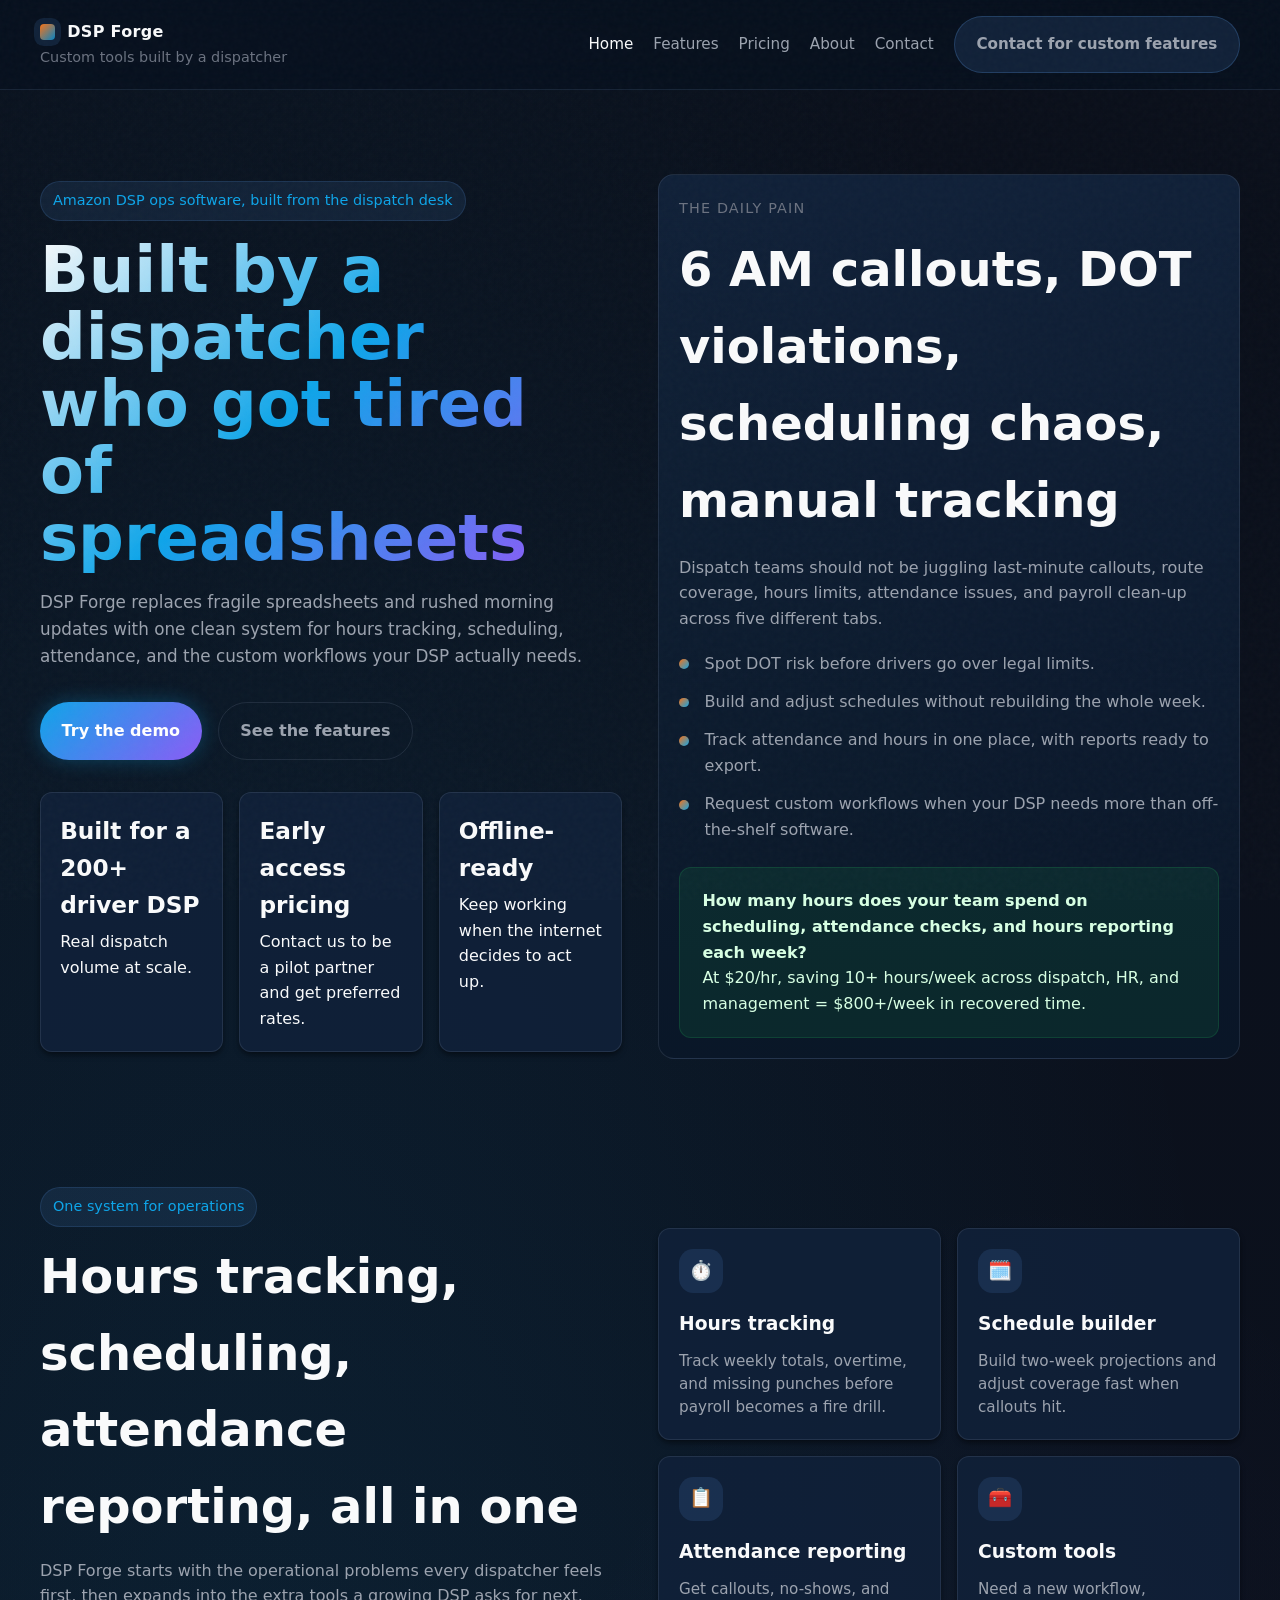
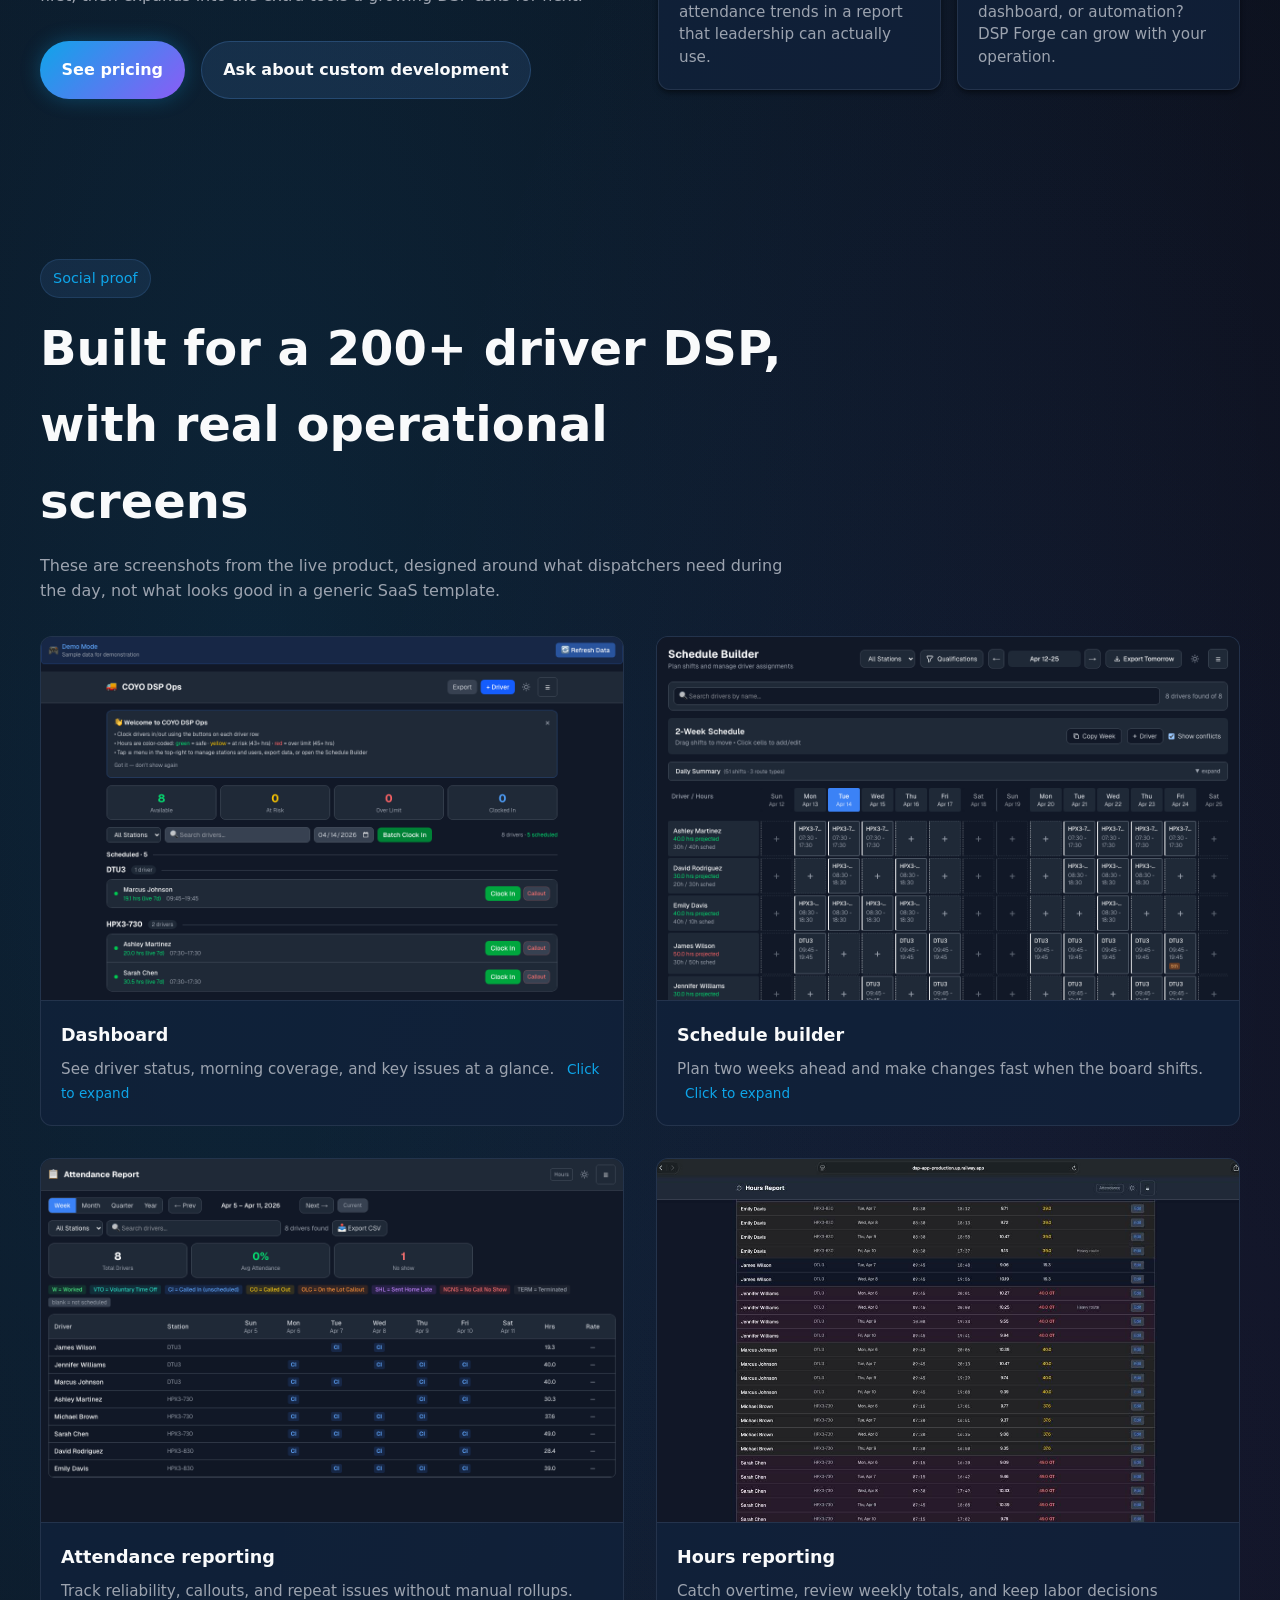
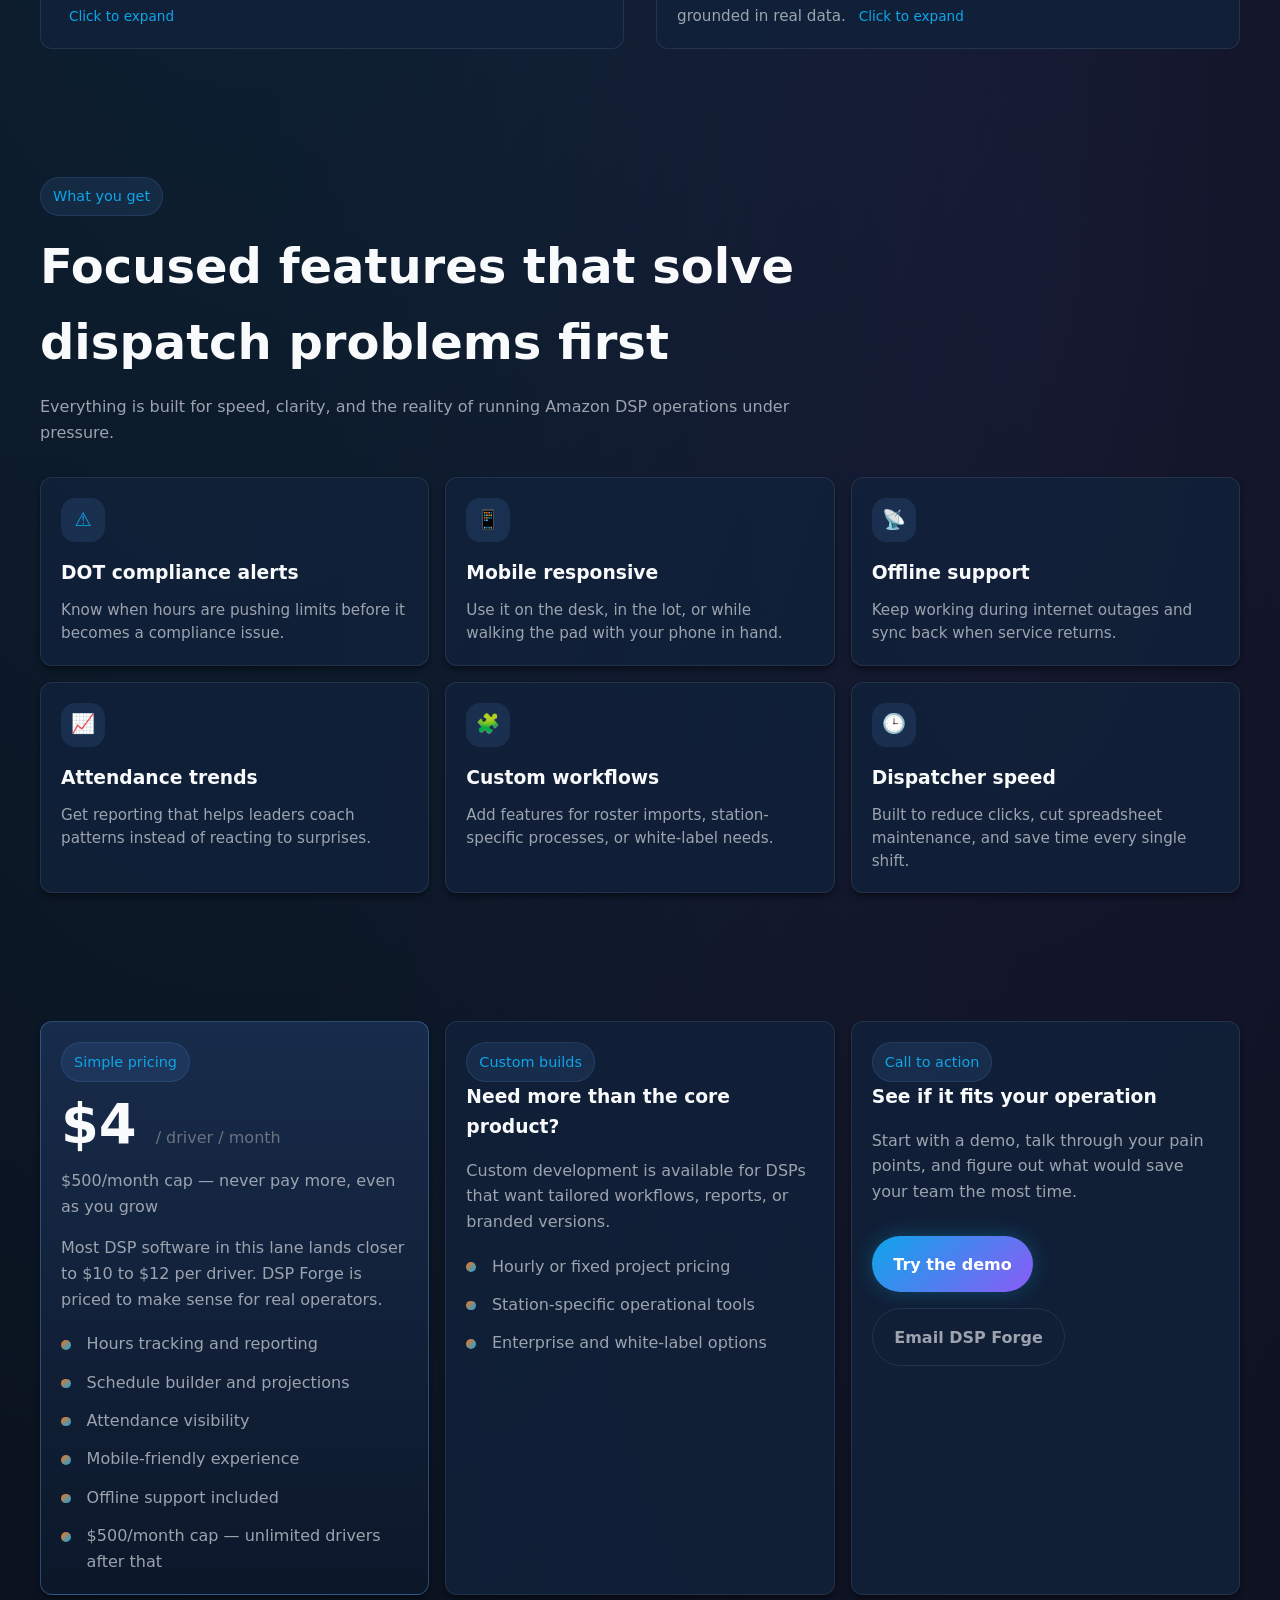
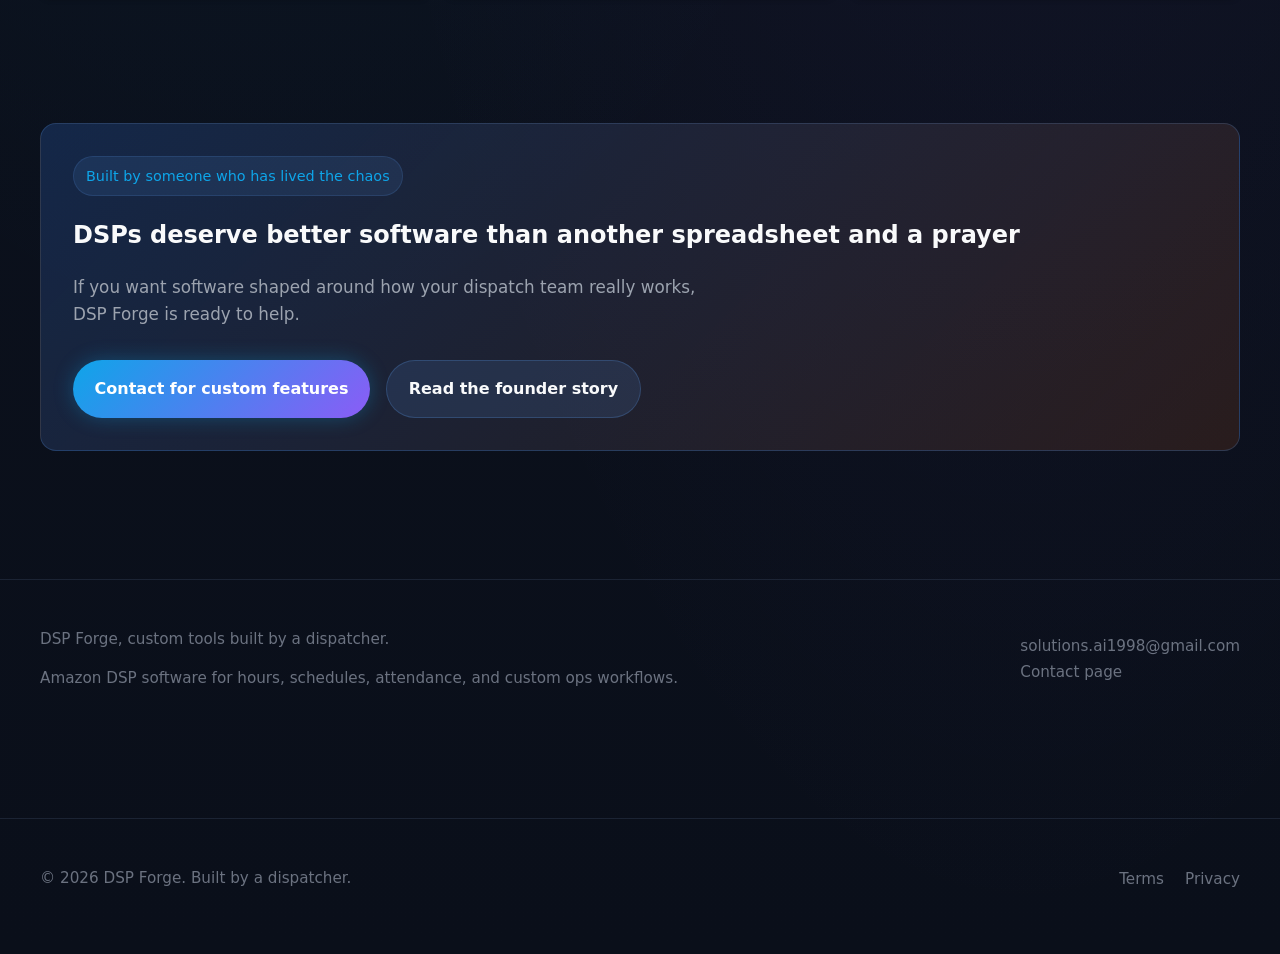
==== commit 46013311: "Update pricing to 'contact us' / pilot partner messaging" ====
--- a/index.html
+++ b/index.html
@@ -55,8 +55,8 @@
                 <span>Real dispatch volume at scale.</span>
               </div>
               <div class="metric">
-                <strong>$4 / driver</strong>
-                <span>Per month, capped at $500. No surprise bills as you grow.</span>
+                <strong>Early access pricing</strong>
+                <span>Contact us to be a pilot partner and get preferred rates.</span>
               </div>
               <div class="metric">
                 <strong>Offline-ready</strong>
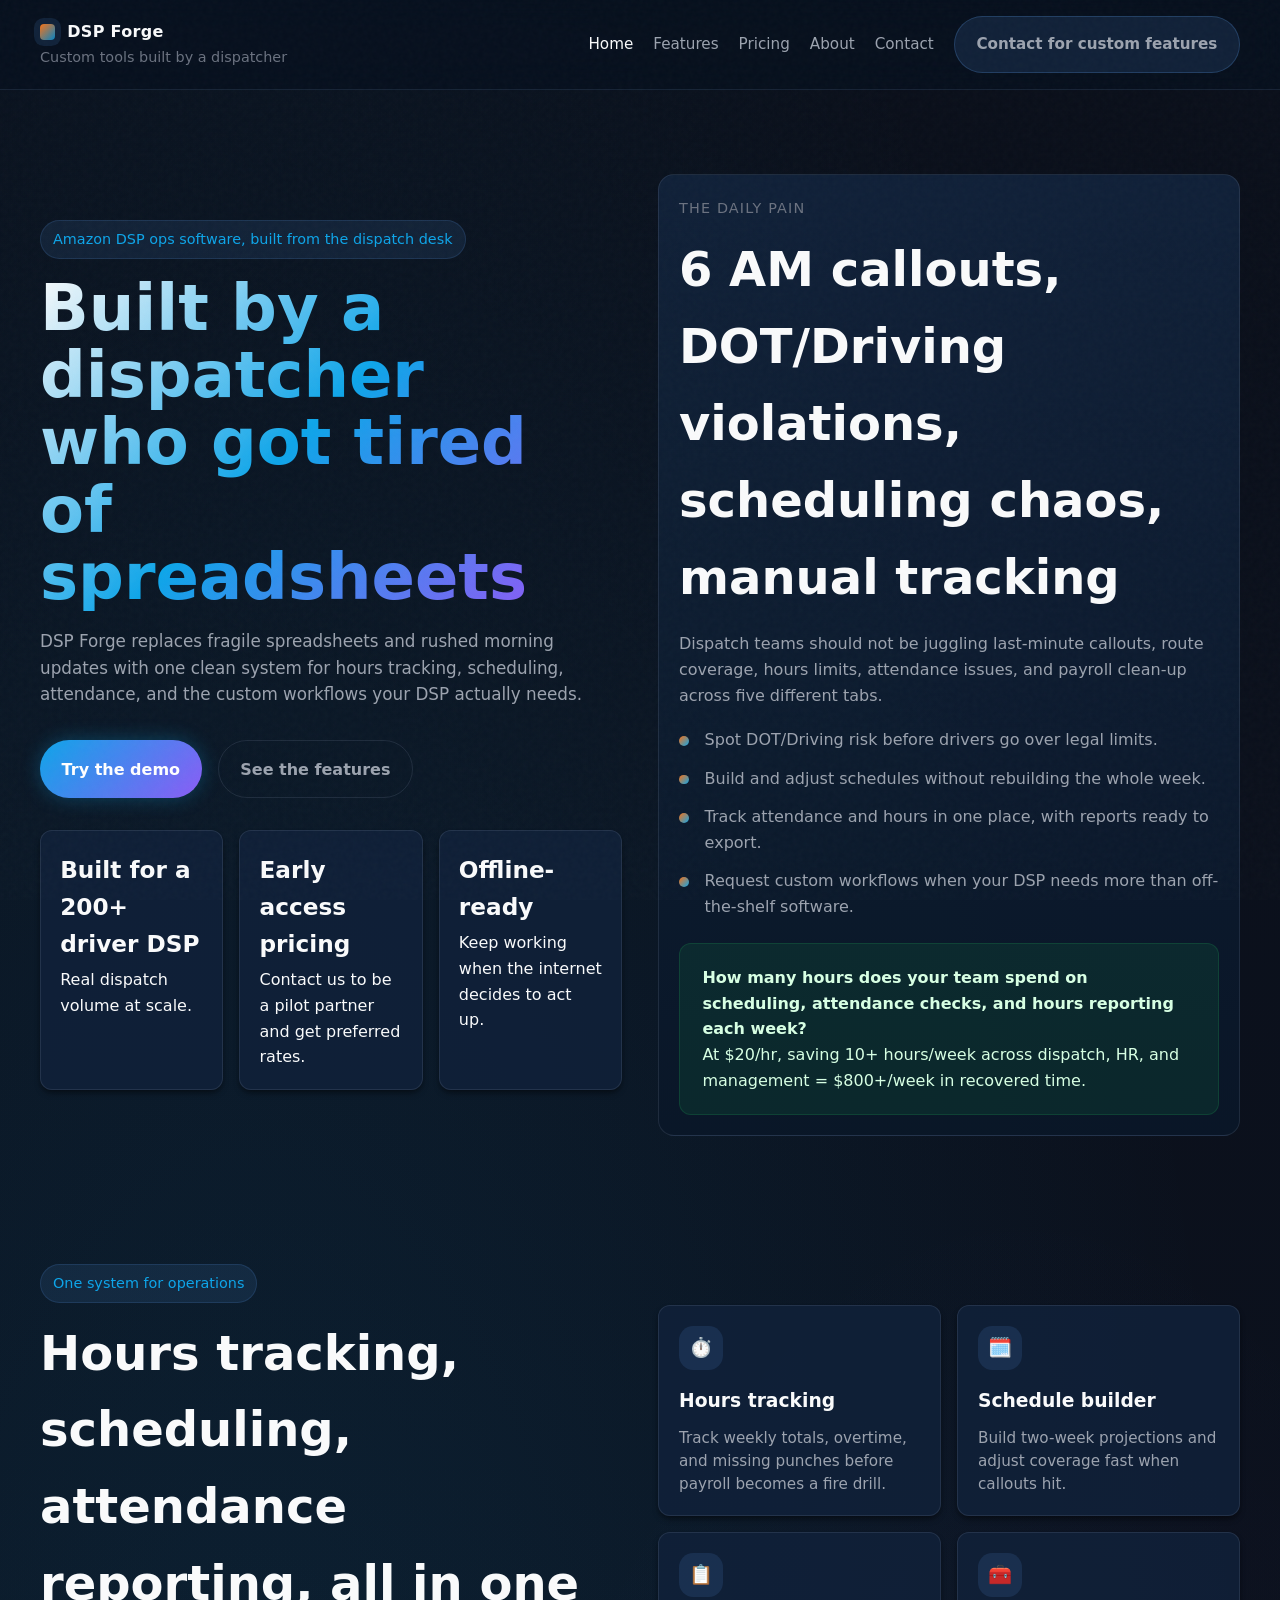
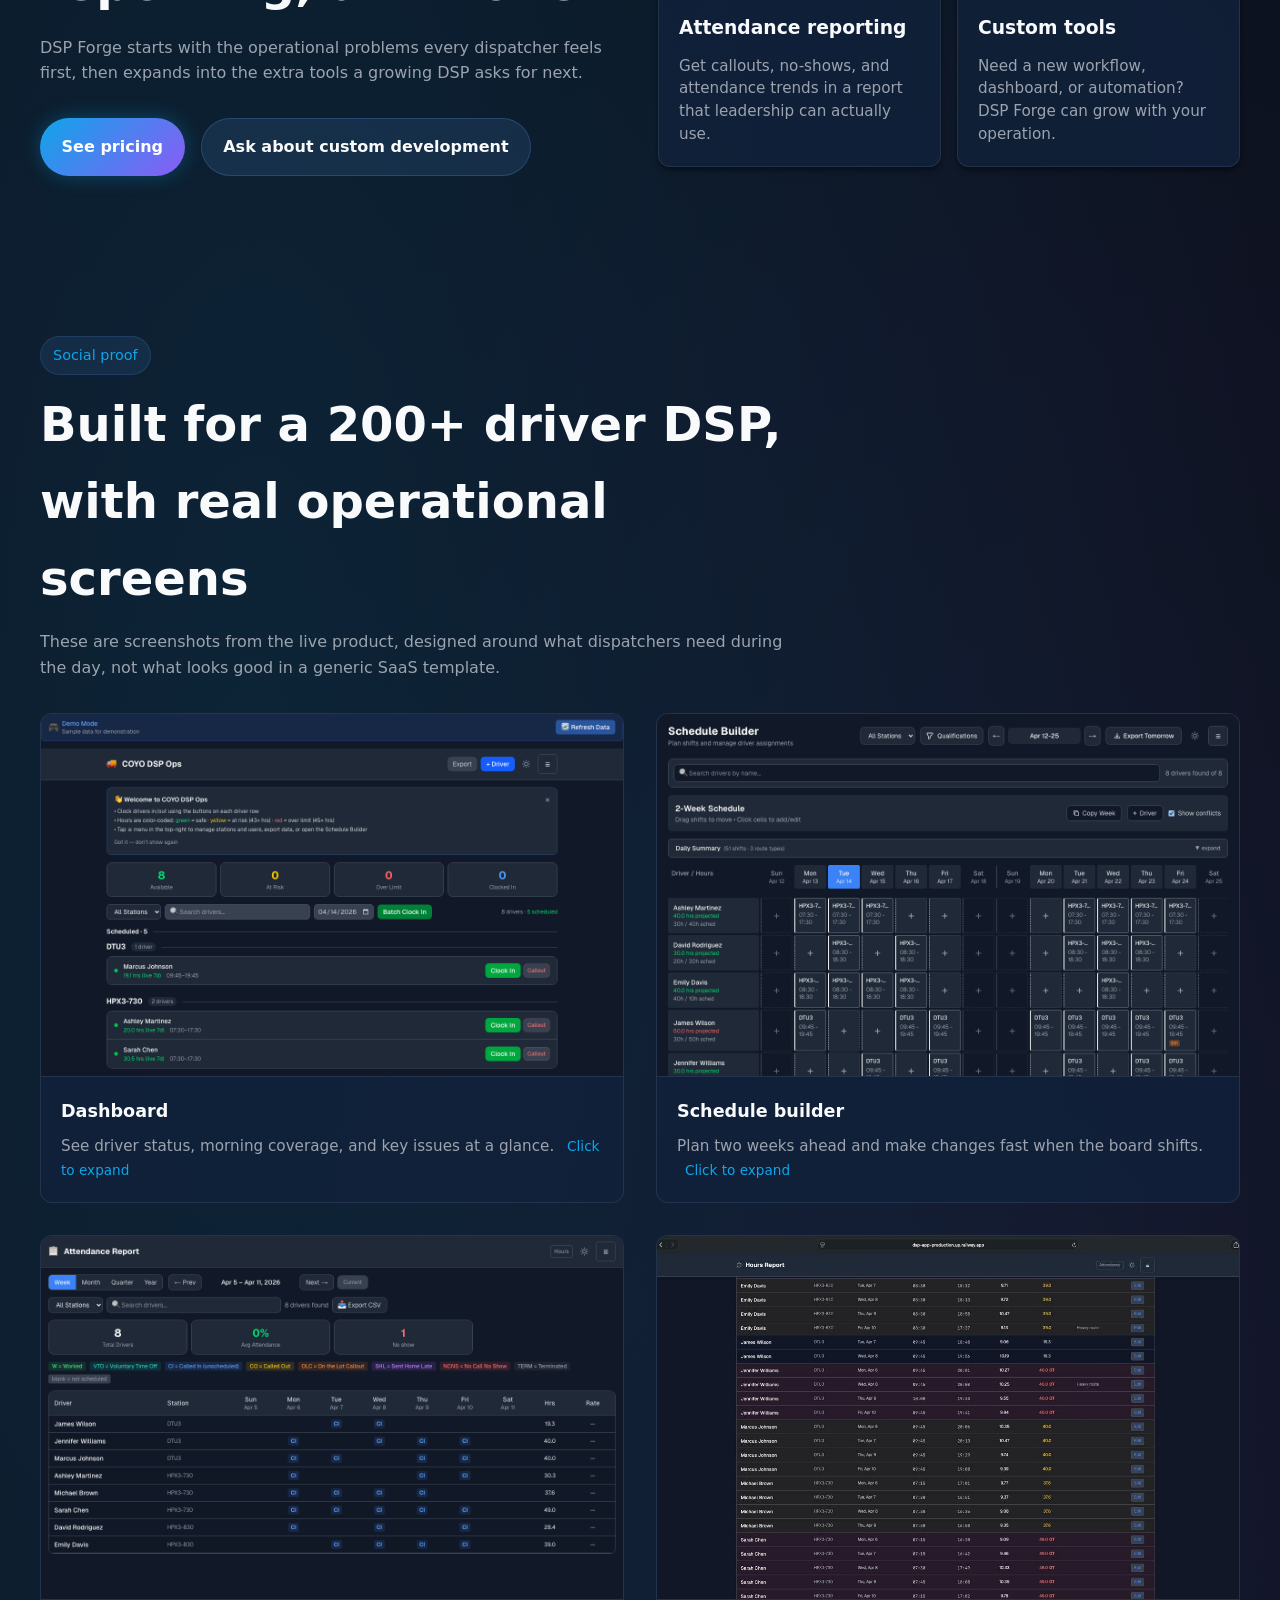
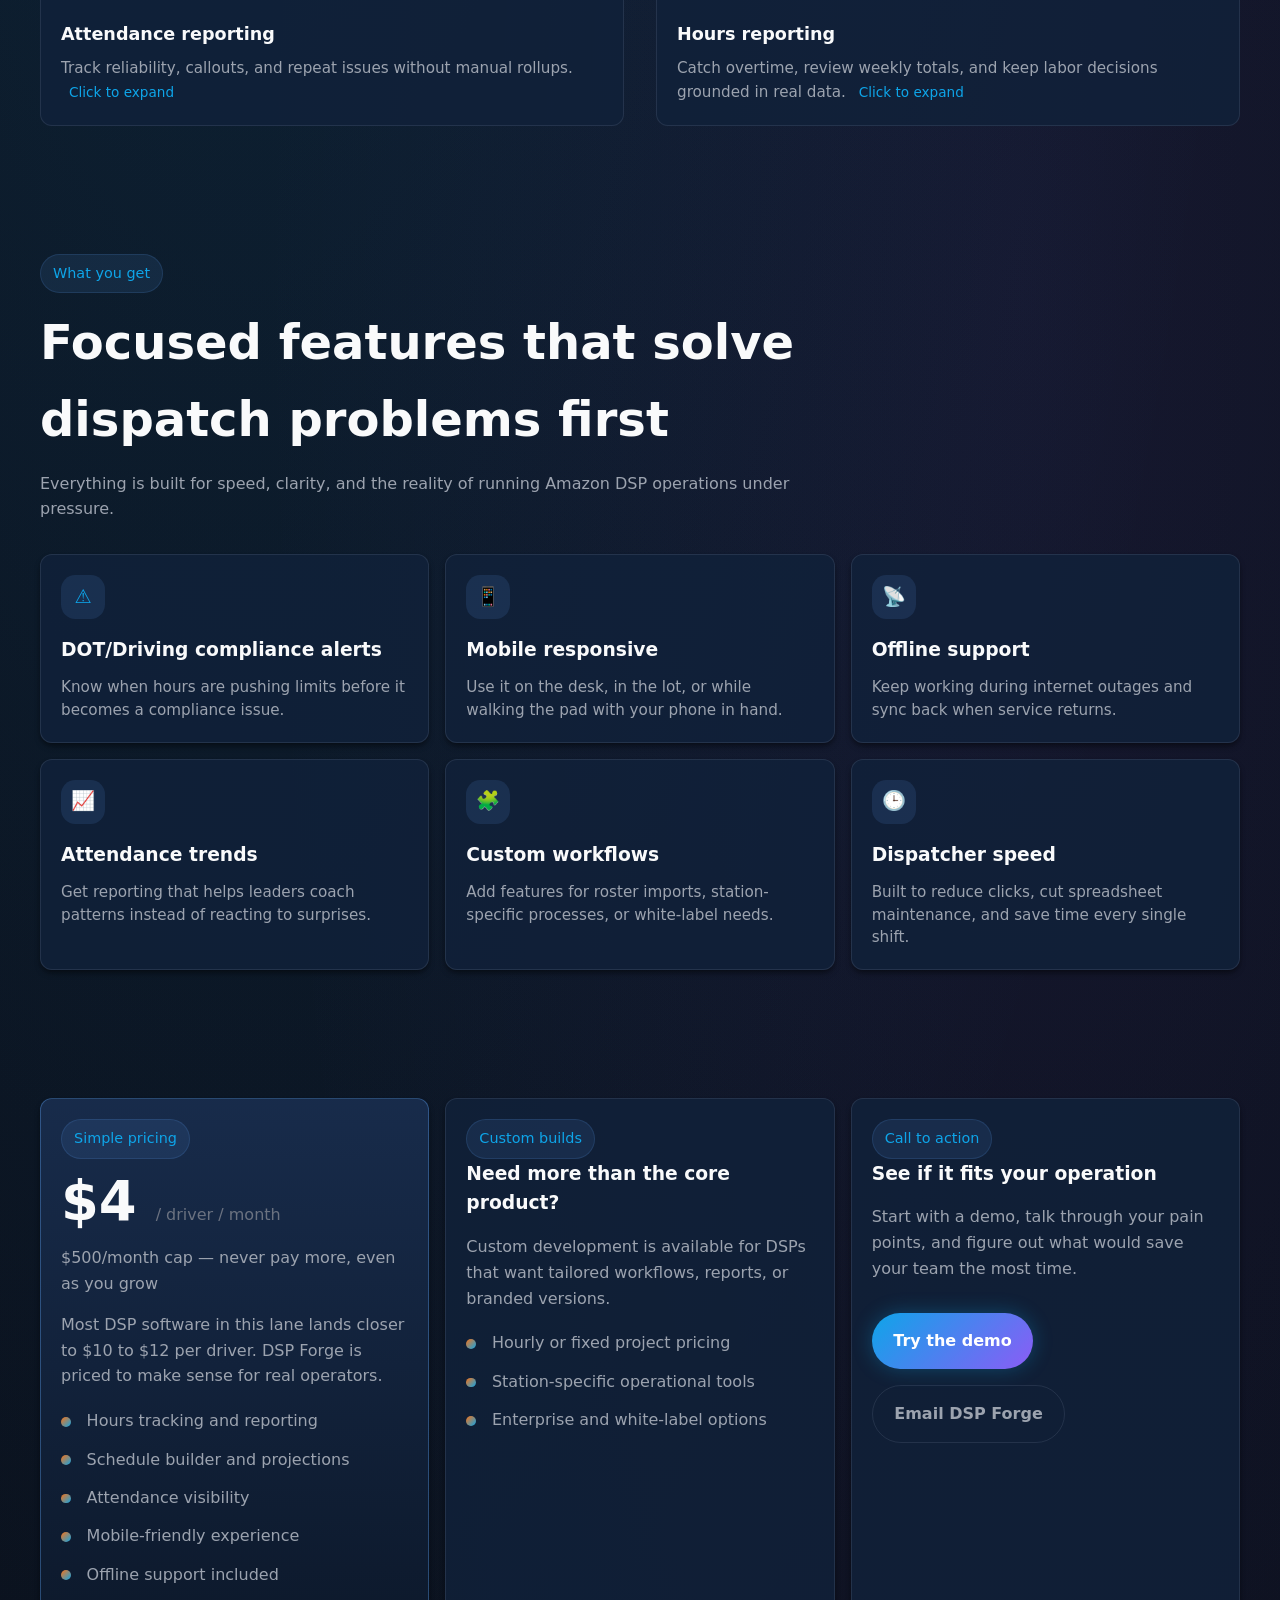
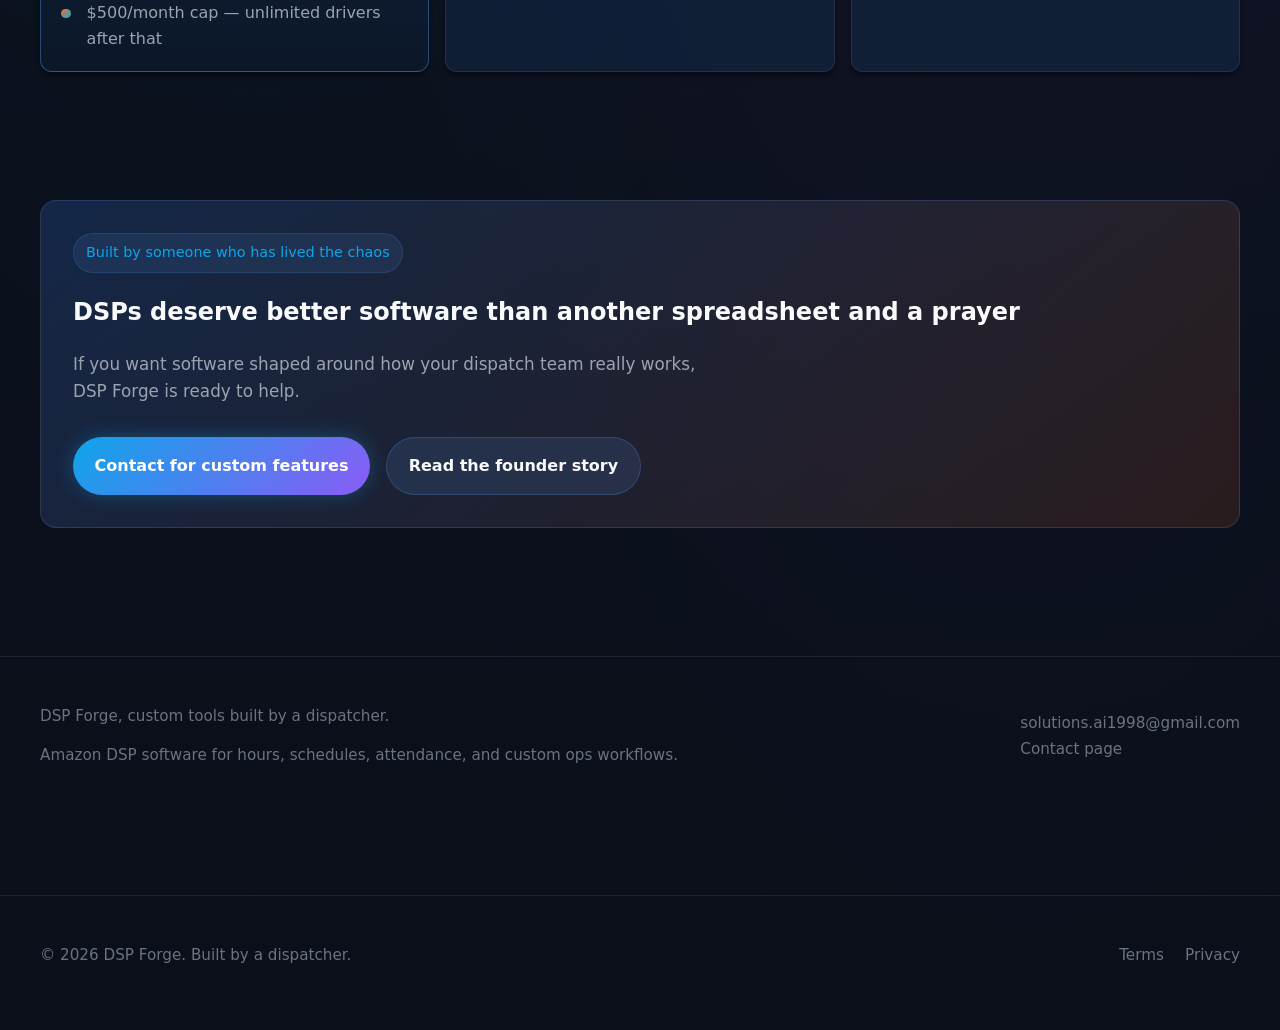
==== commit 9341a03b: "Update DOT hours messaging to DOT/Driving hours" ====
--- a/index.html
+++ b/index.html
@@ -67,13 +67,13 @@
 
           <div class="panel">
             <span class="panel-label">The daily pain</span>
-            <h2>6 AM callouts, DOT violations, scheduling chaos, manual tracking</h2>
+            <h2>6 AM callouts, DOT/Driving violations, scheduling chaos, manual tracking</h2>
             <p class="muted">
               Dispatch teams should not be juggling last-minute callouts, route coverage, hours limits, attendance issues,
               and payroll clean-up across five different tabs.
             </p>
             <ul class="problem-list">
-              <li>Spot DOT risk before drivers go over legal limits.</li>
+              <li>Spot DOT/Driving risk before drivers go over legal limits.</li>
               <li>Build and adjust schedules without rebuilding the whole week.</li>
               <li>Track attendance and hours in one place, with reports ready to export.</li>
               <li>Request custom workflows when your DSP needs more than off-the-shelf software.</li>
@@ -178,7 +178,7 @@
           <div class="feature-grid">
             <article class="card">
               <div class="icon">⚠️</div>
-              <h3>DOT compliance alerts</h3>
+              <h3>DOT/Driving compliance alerts</h3>
               <p>Know when hours are pushing limits before it becomes a compliance issue.</p>
             </article>
             <article class="card">
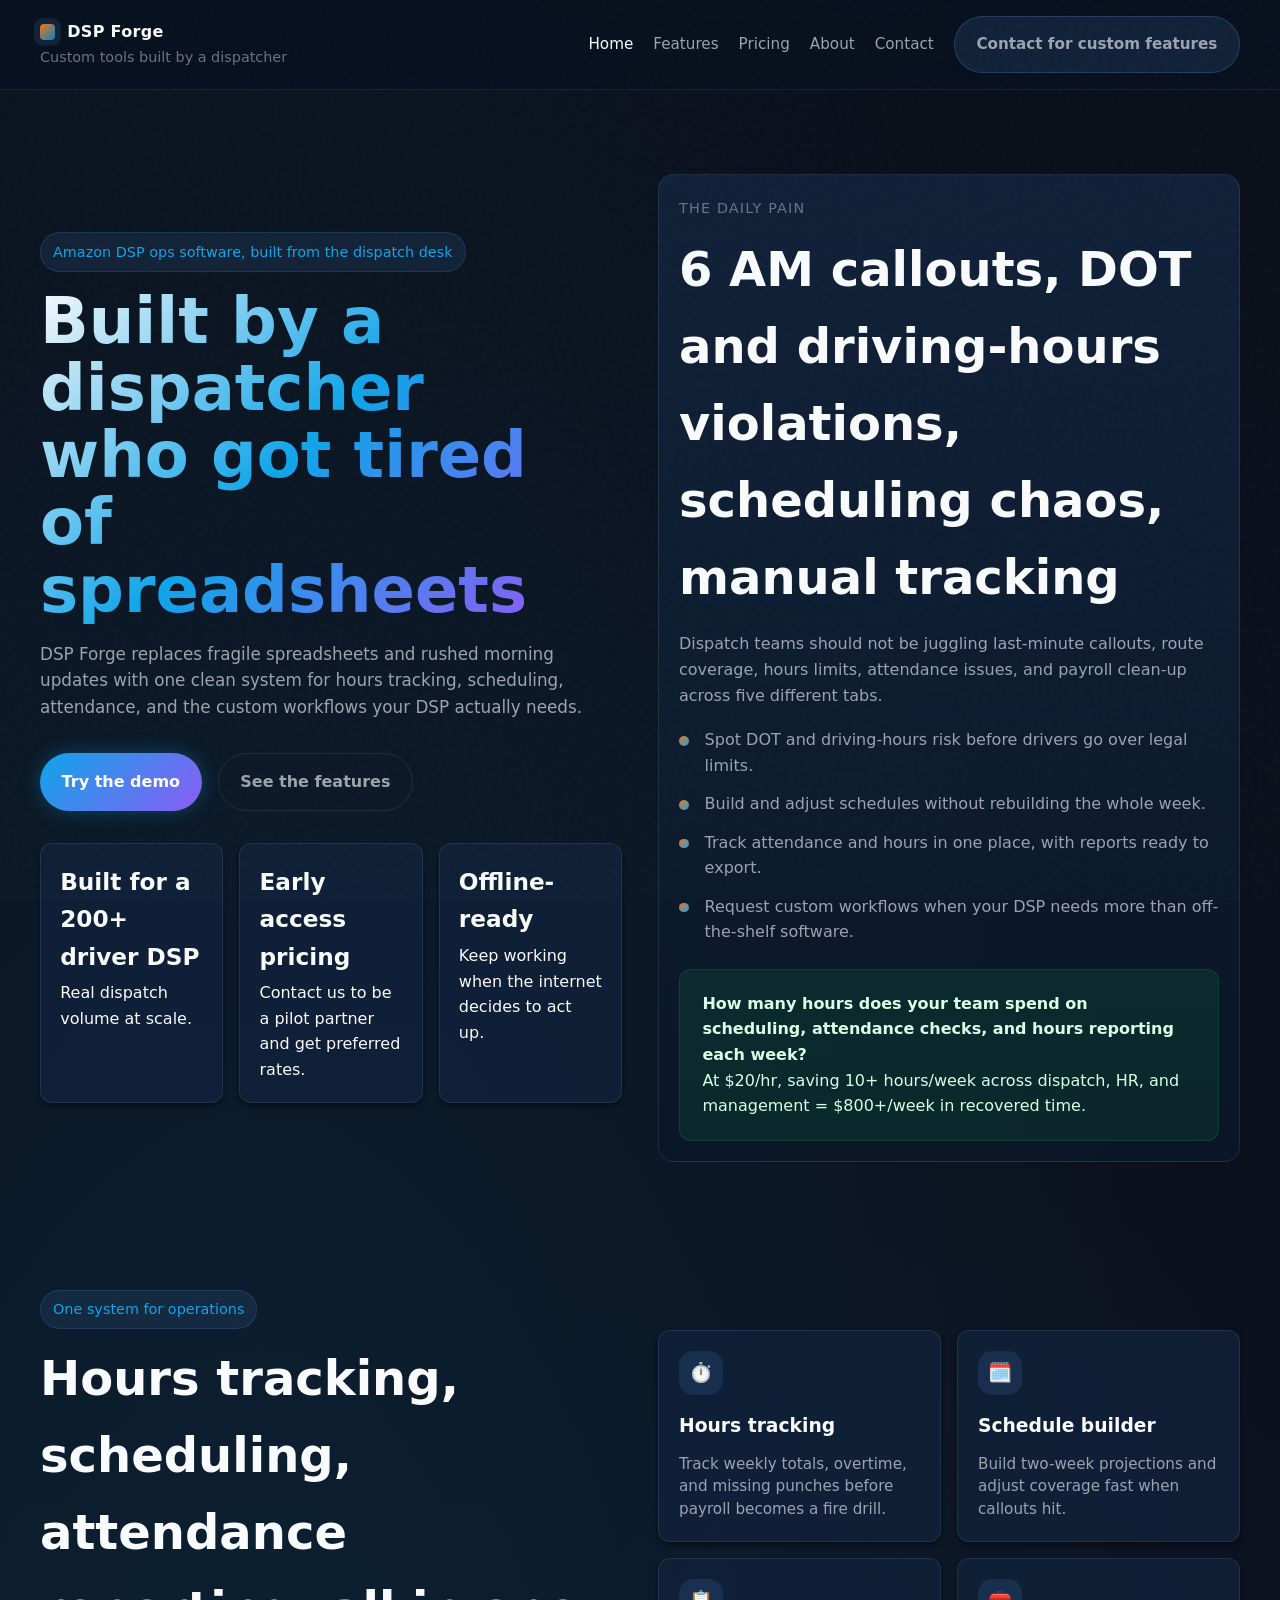
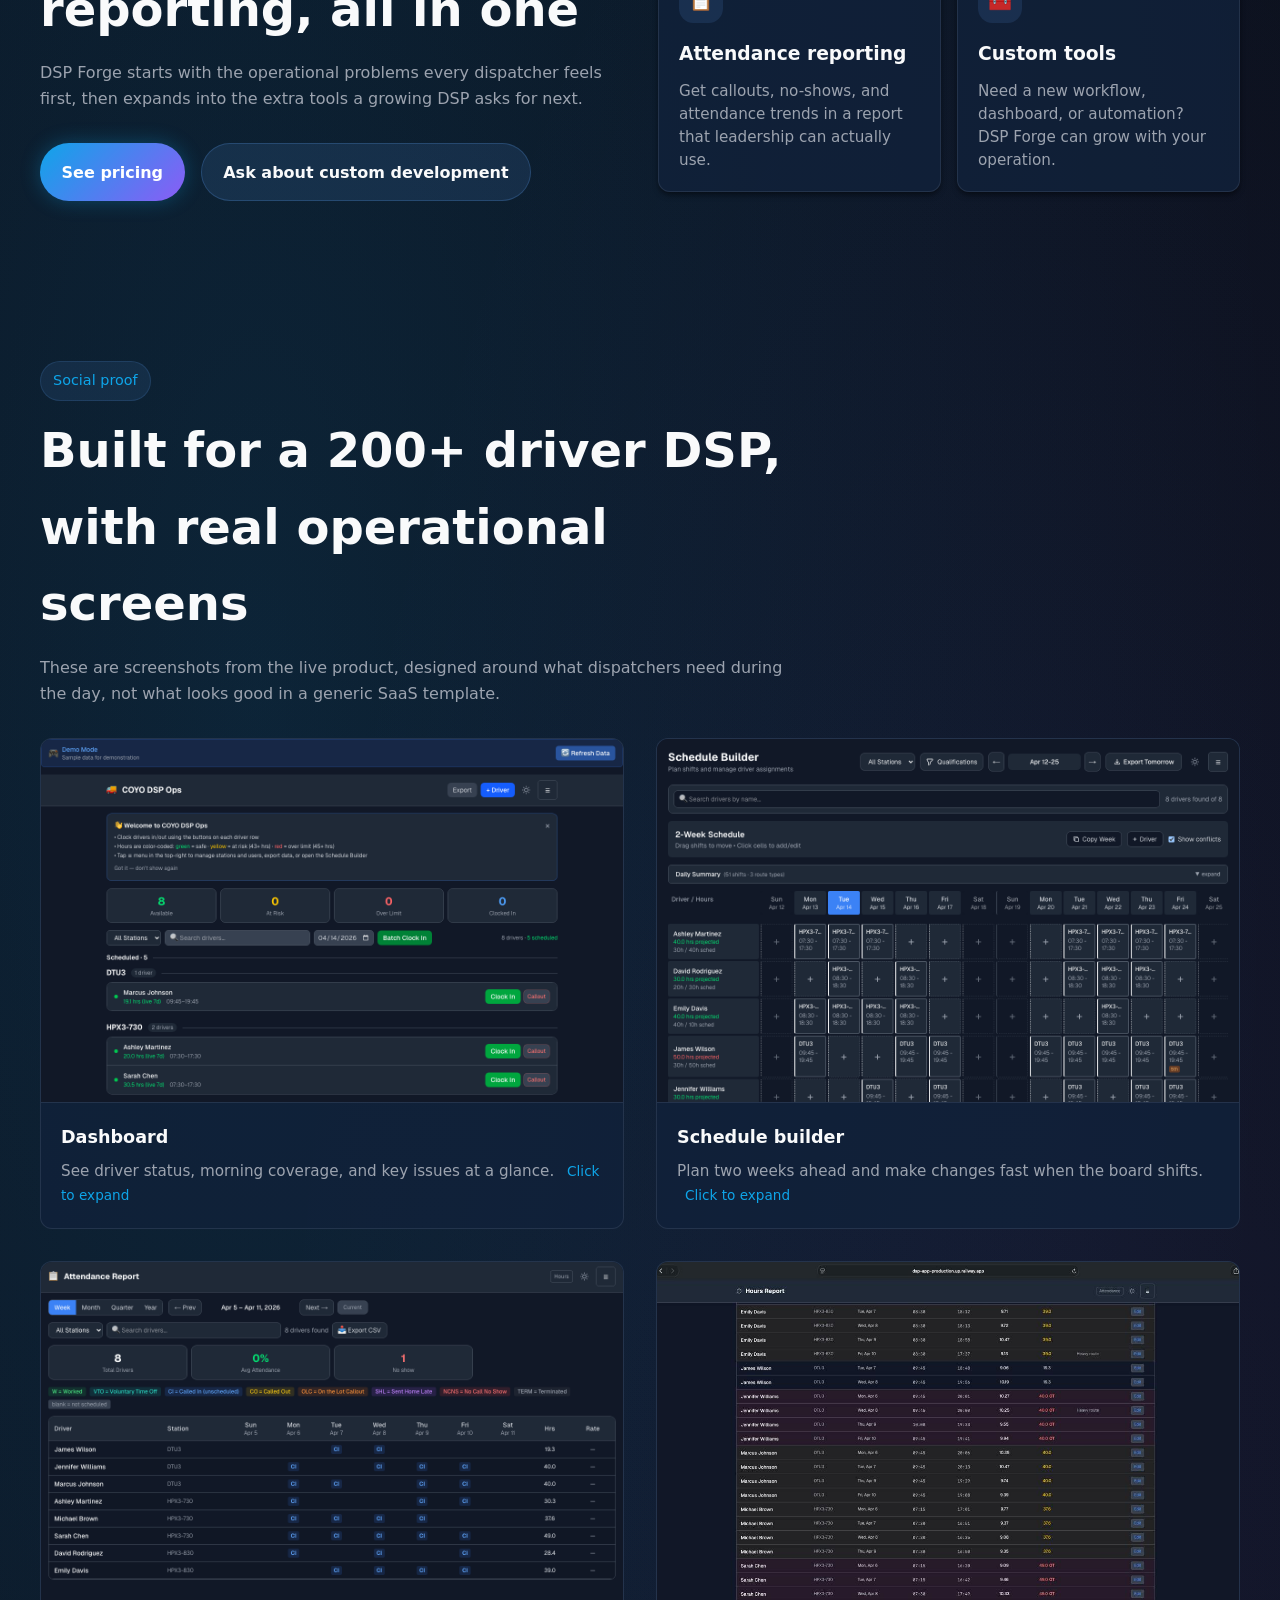
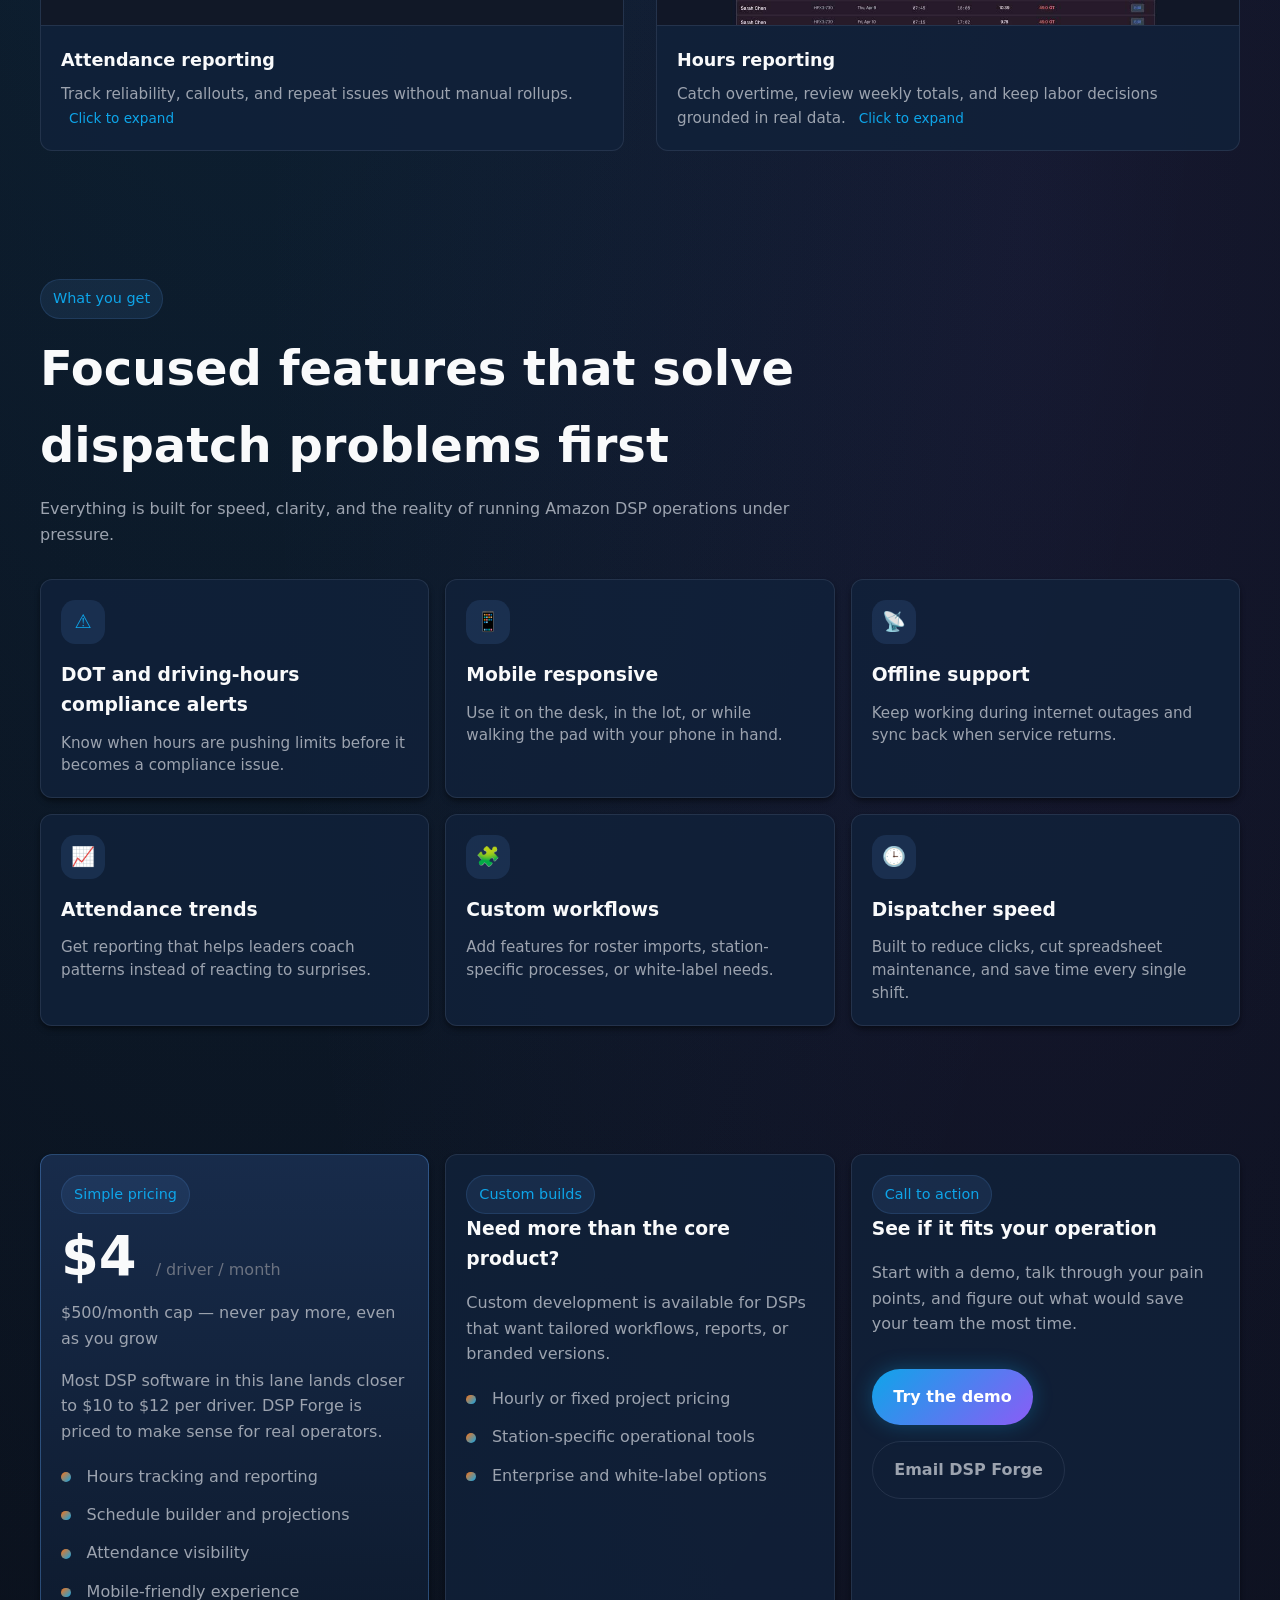
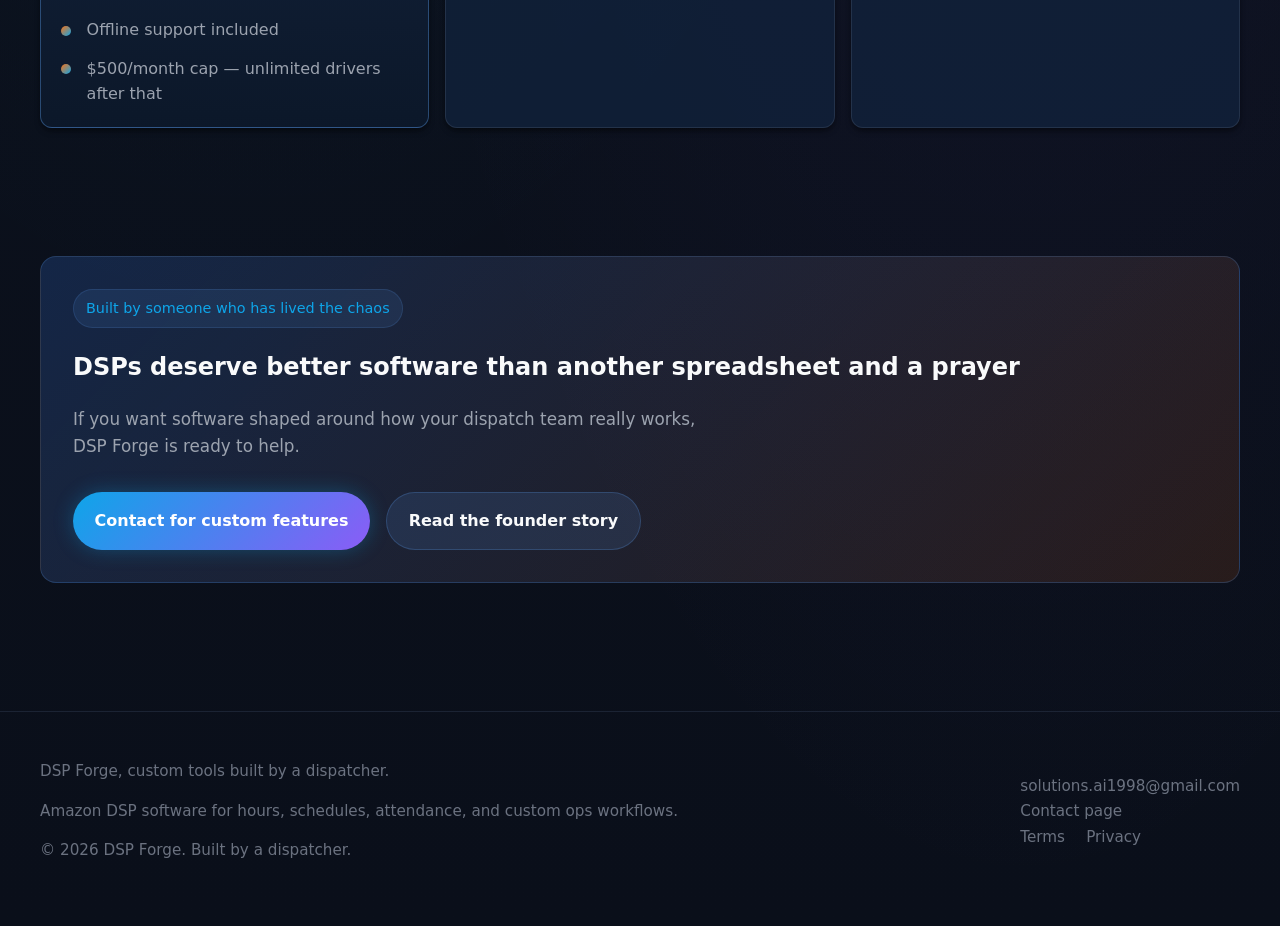
==== commit 573663a2: "Polish DOT phrasing and fix duplicate footers" ====
--- a/index.html
+++ b/index.html
@@ -67,13 +67,13 @@
 
           <div class="panel">
             <span class="panel-label">The daily pain</span>
-            <h2>6 AM callouts, DOT/Driving violations, scheduling chaos, manual tracking</h2>
+            <h2>6 AM callouts, DOT and driving-hours violations, scheduling chaos, manual tracking</h2>
             <p class="muted">
               Dispatch teams should not be juggling last-minute callouts, route coverage, hours limits, attendance issues,
               and payroll clean-up across five different tabs.
             </p>
             <ul class="problem-list">
-              <li>Spot DOT/Driving risk before drivers go over legal limits.</li>
+              <li>Spot DOT and driving-hours risk before drivers go over legal limits.</li>
               <li>Build and adjust schedules without rebuilding the whole week.</li>
               <li>Track attendance and hours in one place, with reports ready to export.</li>
               <li>Request custom workflows when your DSP needs more than off-the-shelf software.</li>
@@ -178,7 +178,7 @@
           <div class="feature-grid">
             <article class="card">
               <div class="icon">⚠️</div>
-              <h3>DOT/Driving compliance alerts</h3>
+              <h3>DOT and driving-hours compliance alerts</h3>
               <p>Know when hours are pushing limits before it becomes a compliance issue.</p>
             </article>
             <article class="card">
@@ -271,10 +271,13 @@
         <div>
           <p>DSP Forge, custom tools built by a dispatcher.</p>
           <p>Amazon DSP software for hours, schedules, attendance, and custom ops workflows.</p>
+          <p>&copy; 2026 DSP Forge. Built by a dispatcher.</p>
         </div>
         <div>
           <a href="mailto:solutions.ai1998@gmail.com">solutions.ai1998@gmail.com</a><br />
-          <a href="contact.html">Contact page</a>
+          <a href="contact.html">Contact page</a><br />
+          <a href="terms.html" style="margin-right: 1rem;">Terms</a>
+          <a href="privacy.html">Privacy</a>
         </div>
       </div>
     </footer>
@@ -298,14 +301,5 @@
       });
     </script>
 
-    <footer class="site-footer">
-      <div class="container footer-grid">
-        <p>&copy; 2026 DSP Forge. Built by a dispatcher.</p>
-        <div>
-          <a href="terms.html" style="margin-right: 1rem;">Terms</a>
-          <a href="privacy.html">Privacy</a>
-        </div>
-      </div>
-    </footer>
   </body>
 </html>
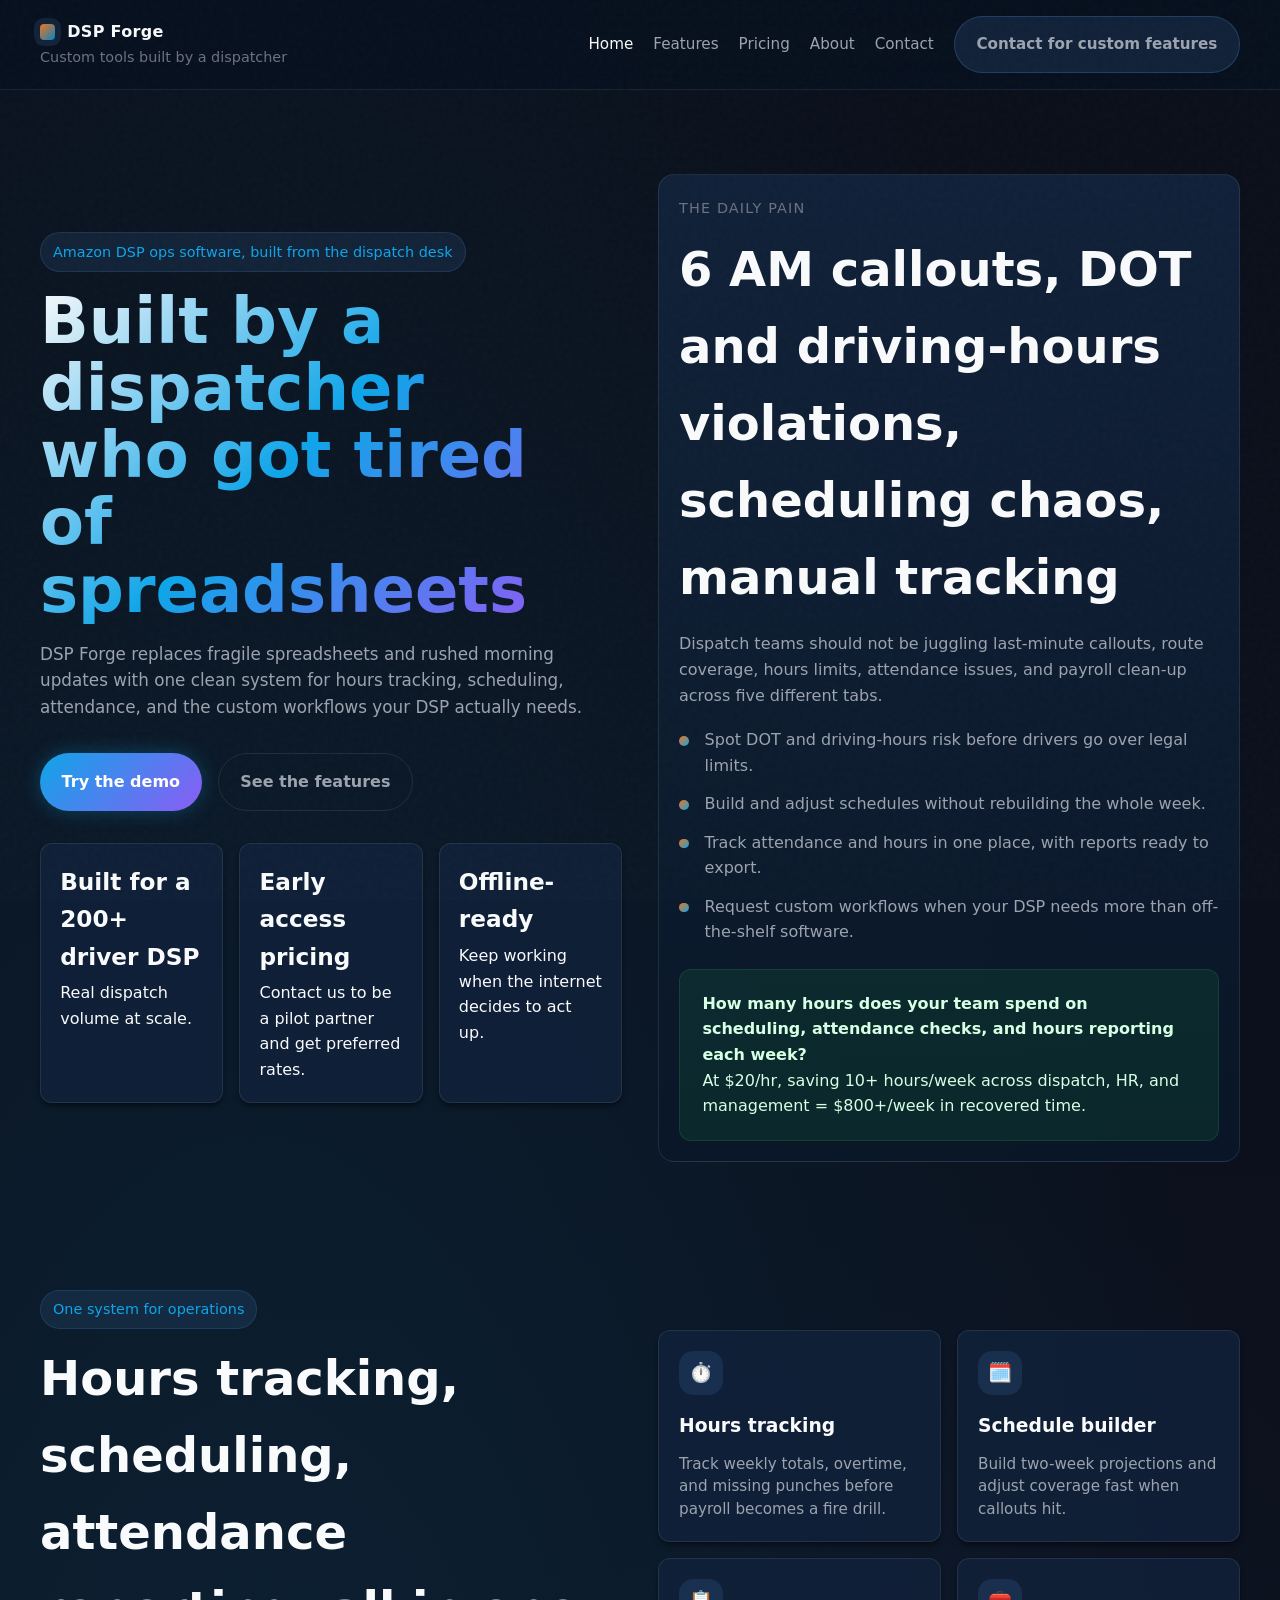
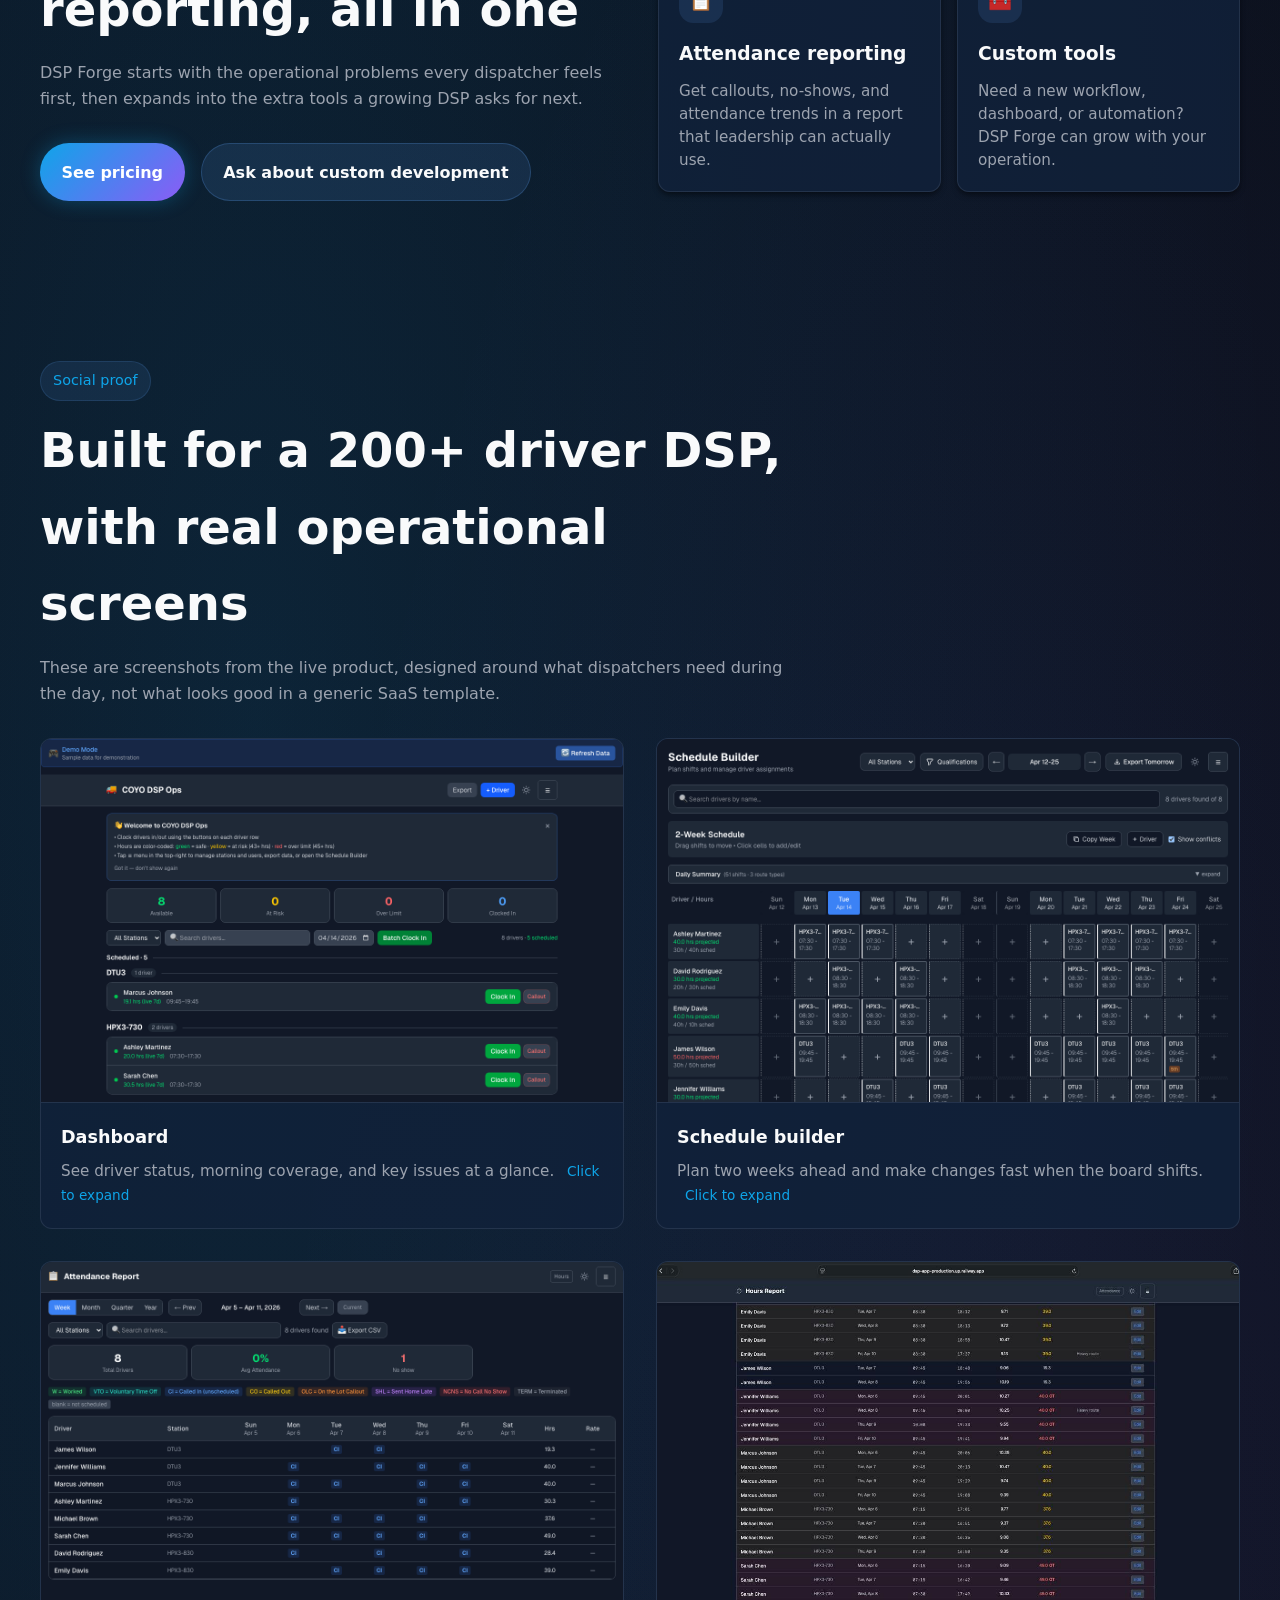
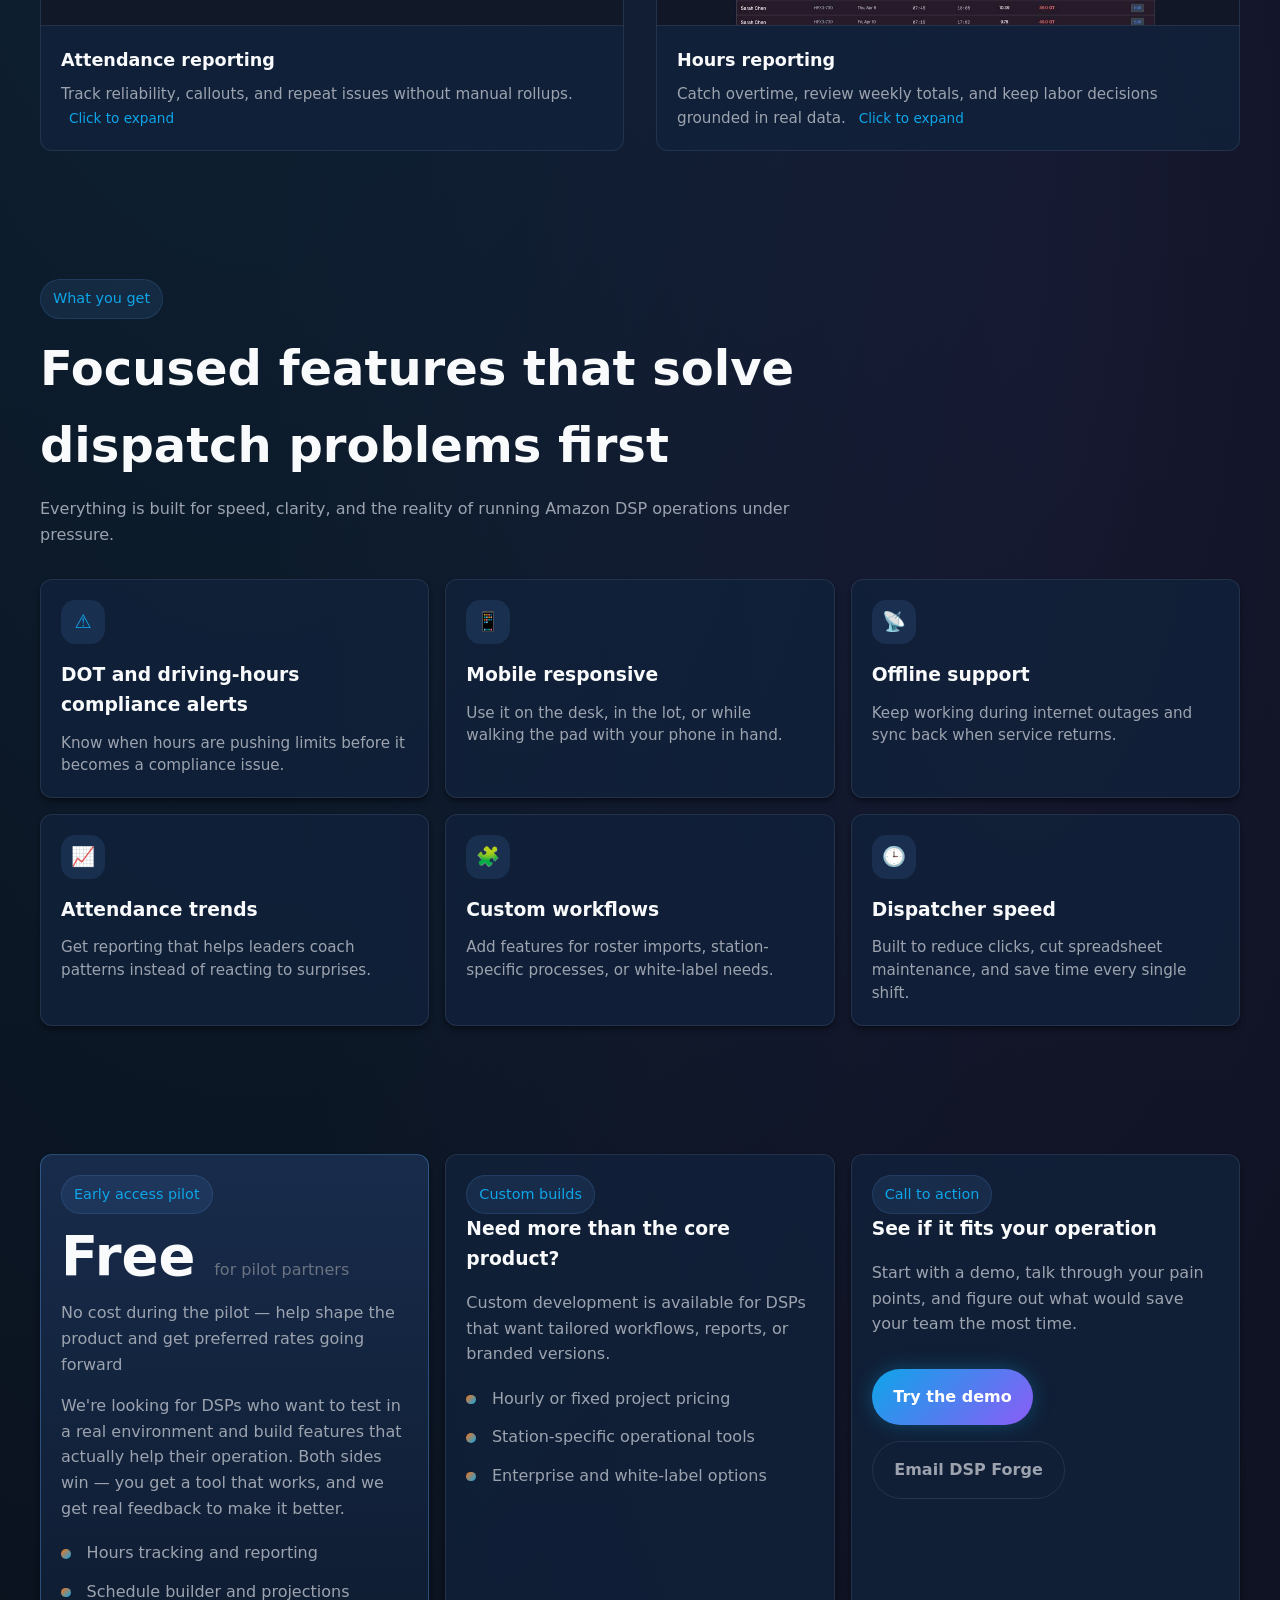
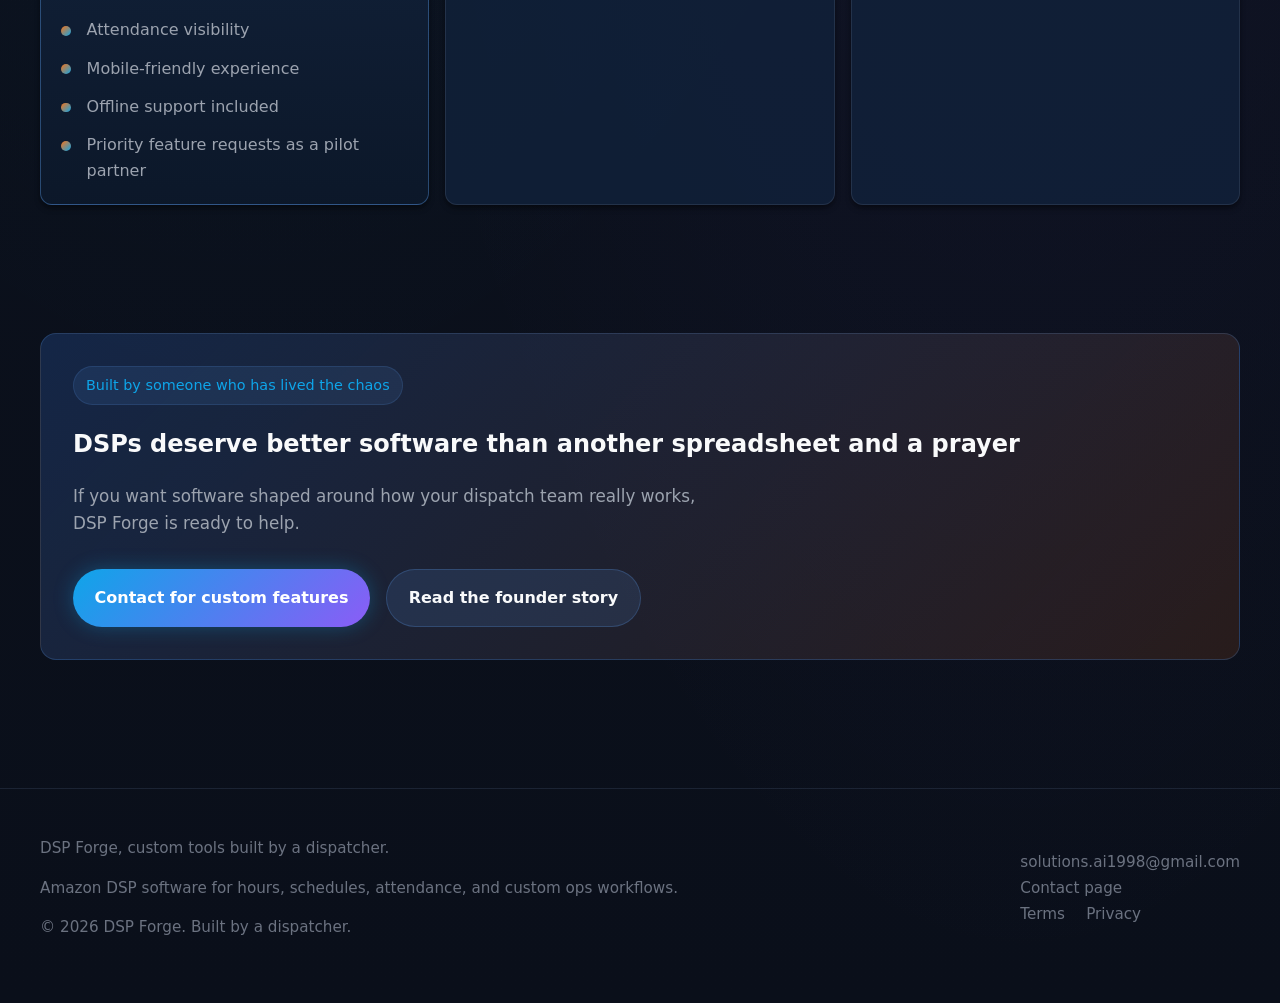
==== commit 25ec5419: "Update pricing card to early access pilot partner messaging" ====
--- a/index.html
+++ b/index.html
@@ -213,12 +213,12 @@
       <section class="section">
         <div class="container price-points">
           <article class="price-card featured">
-            <span class="kicker">Simple pricing</span>
-            <div class="price-tag">$4 <span>/ driver / month</span></div>
-            <p class="price-cap">$500/month cap — never pay more, even as you grow</p>
+            <span class="kicker">Early access pilot</span>
+            <div class="price-tag">Free <span>for pilot partners</span></div>
+            <p class="price-cap">No cost during the pilot — help shape the product and get preferred rates going forward</p>
             <p>
-              Most DSP software in this lane lands closer to $10 to $12 per driver. DSP Forge is priced to make sense for real
-              operators.
+              We're looking for DSPs who want to test in a real environment and build features that actually help their operation.
+              Both sides win — you get a tool that works, and we get real feedback to make it better.
             </p>
             <ul class="pricing-list">
               <li>Hours tracking and reporting</li>
@@ -226,7 +226,7 @@
               <li>Attendance visibility</li>
               <li>Mobile-friendly experience</li>
               <li>Offline support included</li>
-              <li>$500/month cap — unlimited drivers after that</li>
+              <li>Priority feature requests as a pilot partner</li>
             </ul>
           </article>
           <article class="price-card">
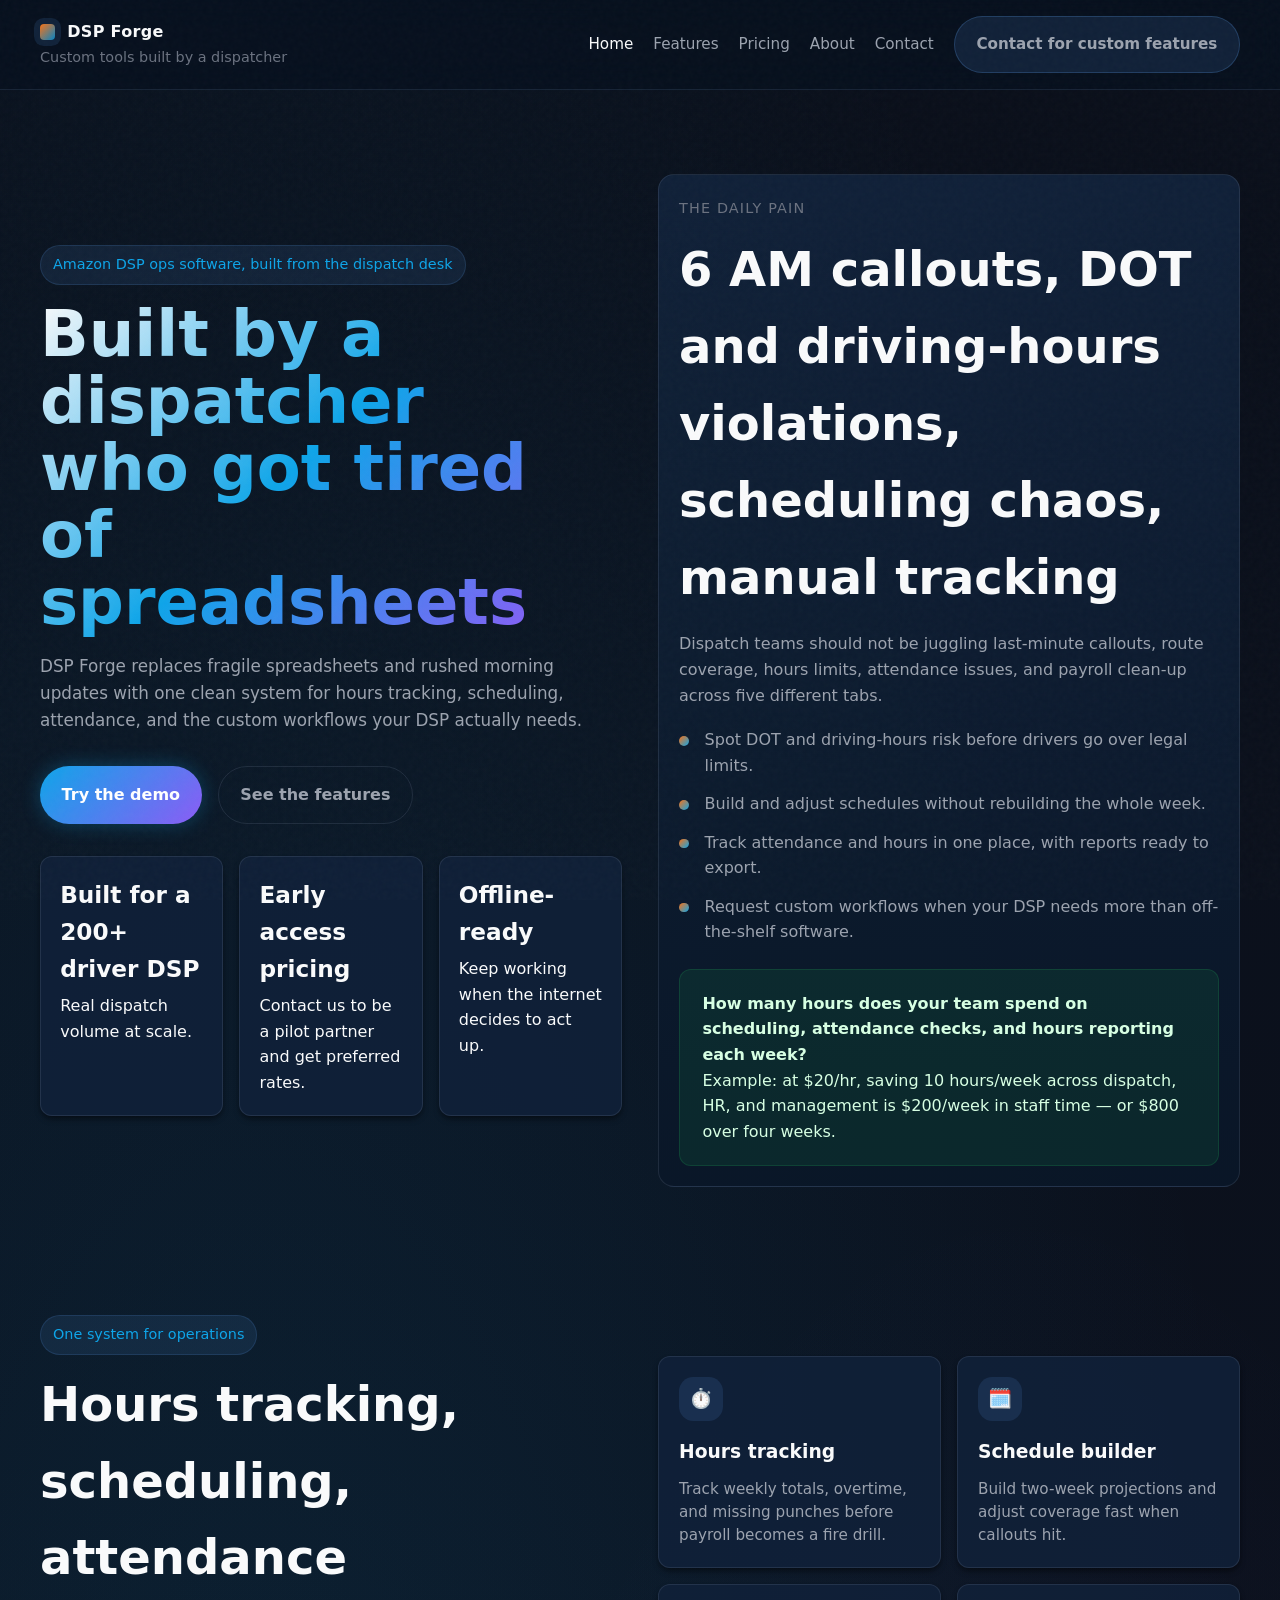
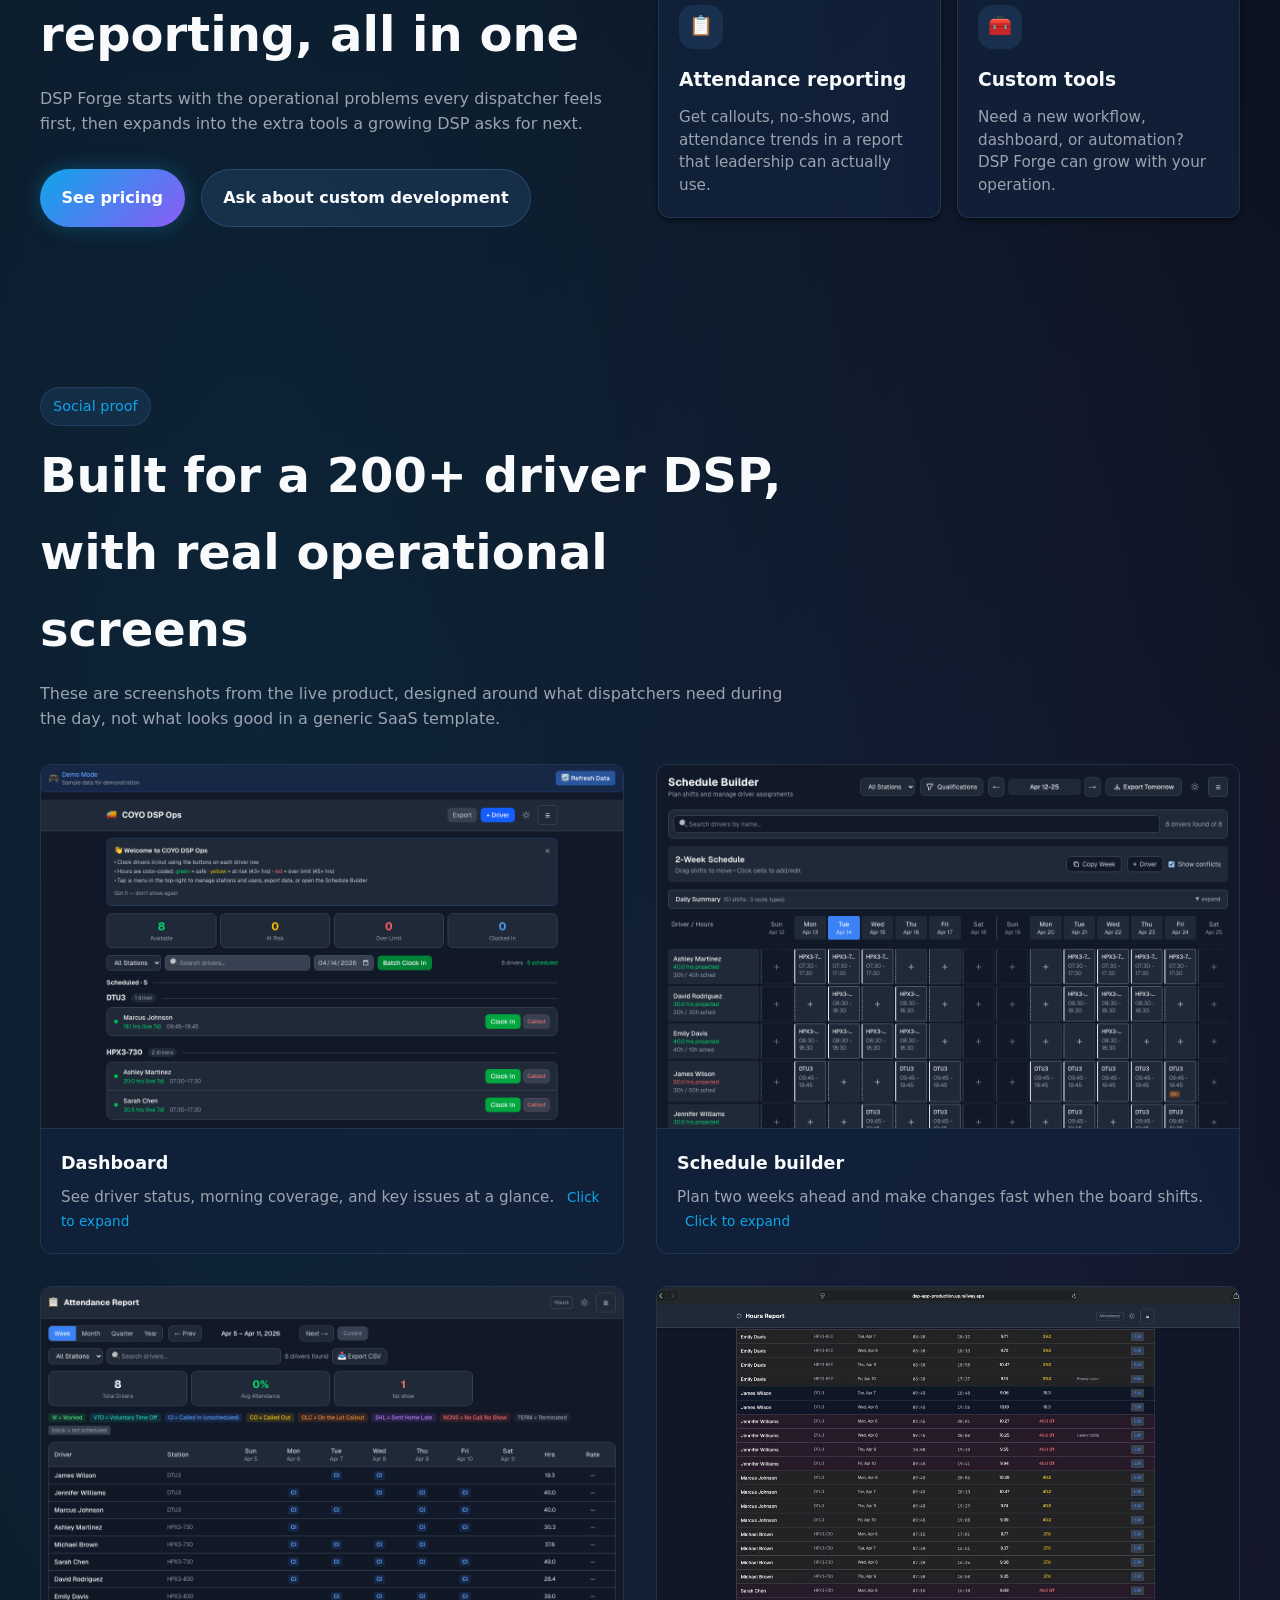
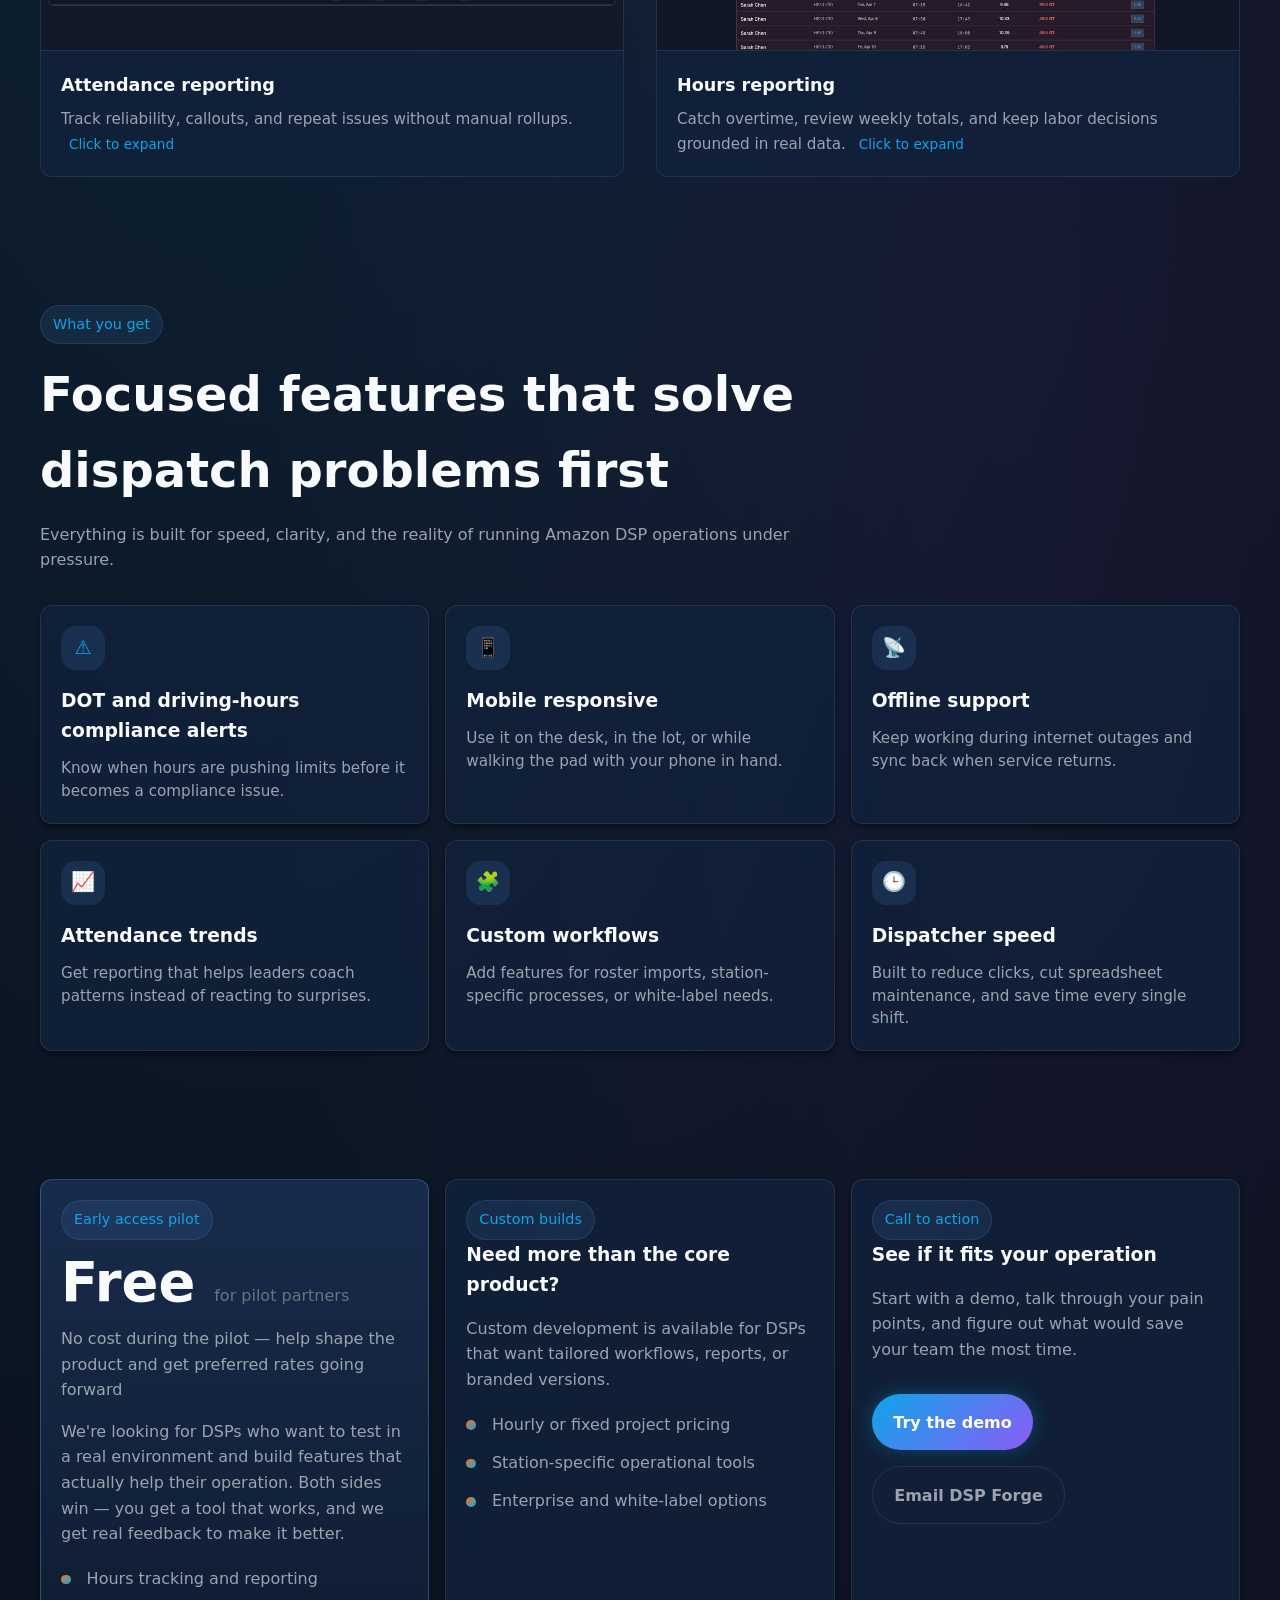
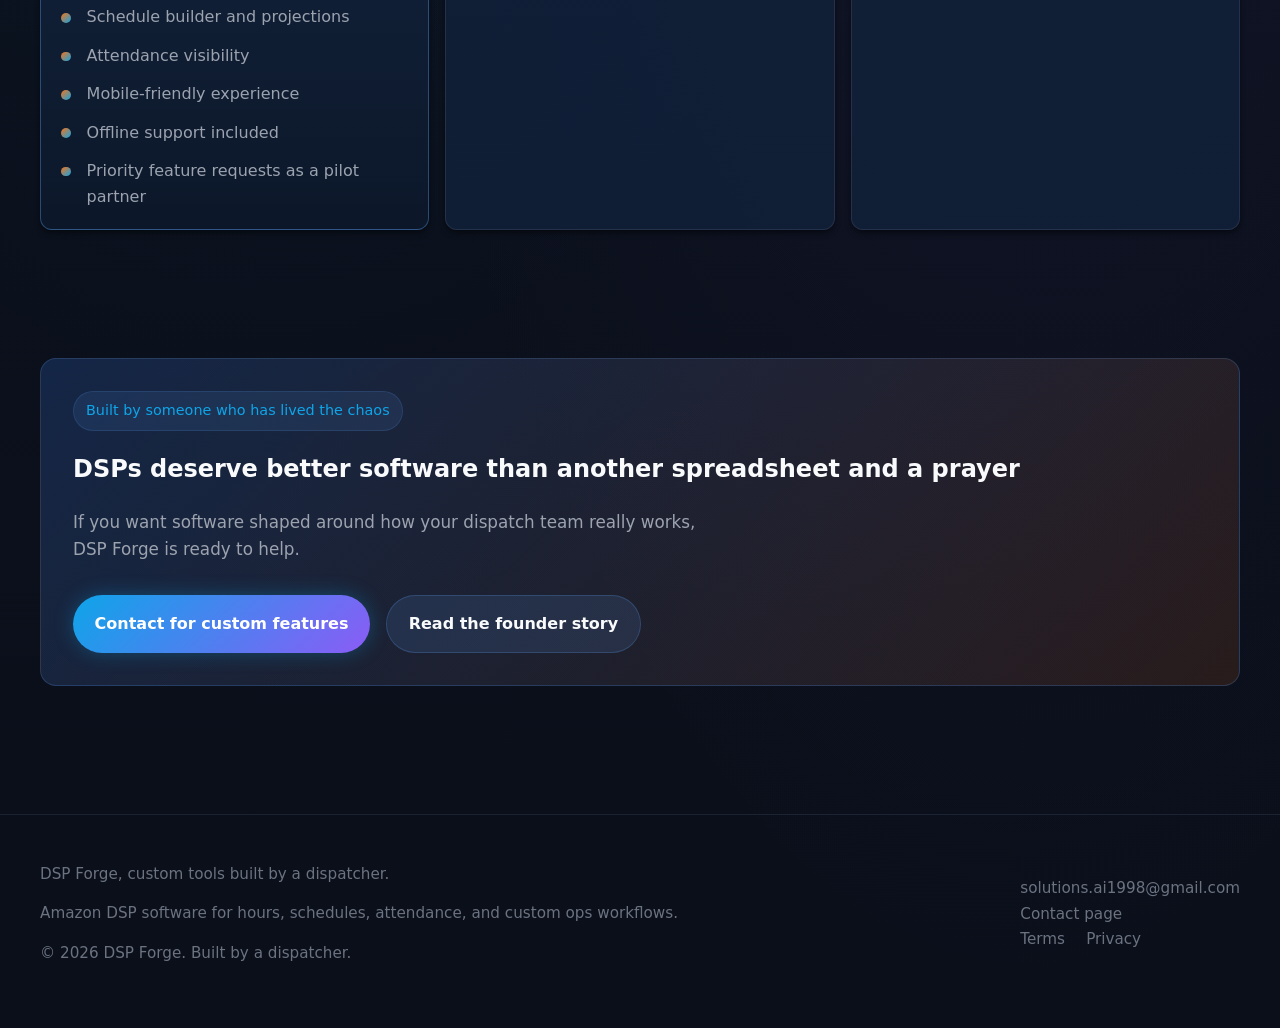
==== commit 47ecf752: "Correct the marketing staff-time savings example" ====
--- a/index.html
+++ b/index.html
@@ -80,7 +80,7 @@
             </ul>
             <div class="callout" style="margin-top: 1.5rem;">
               <strong>How many hours does your team spend on scheduling, attendance checks, and hours reporting each week?</strong><br>
-              At $20/hr, saving 10+ hours/week across dispatch, HR, and management = $800+/week in recovered time.
+              Example: at $20/hr, saving 10 hours/week across dispatch, HR, and management is $200/week in staff time — or $800 over four weeks.
             </div>
           </div>
         </div>
